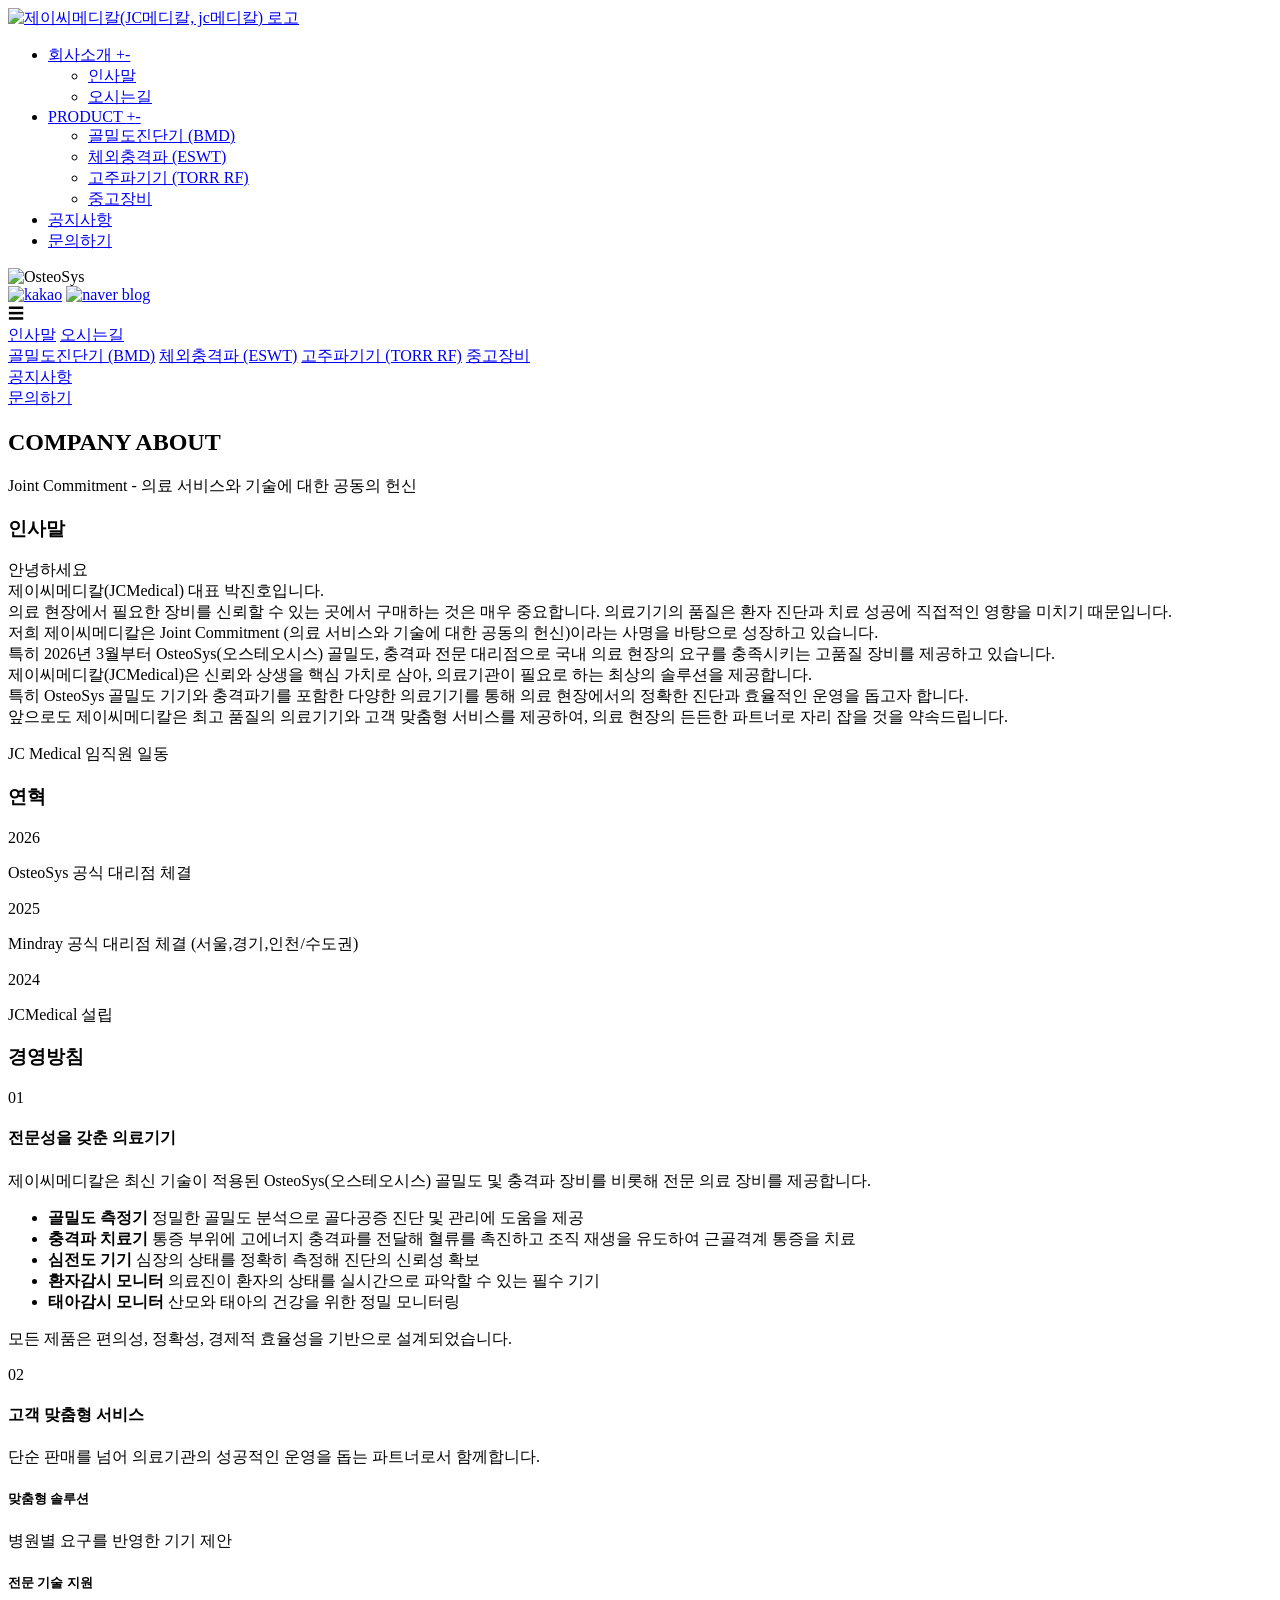
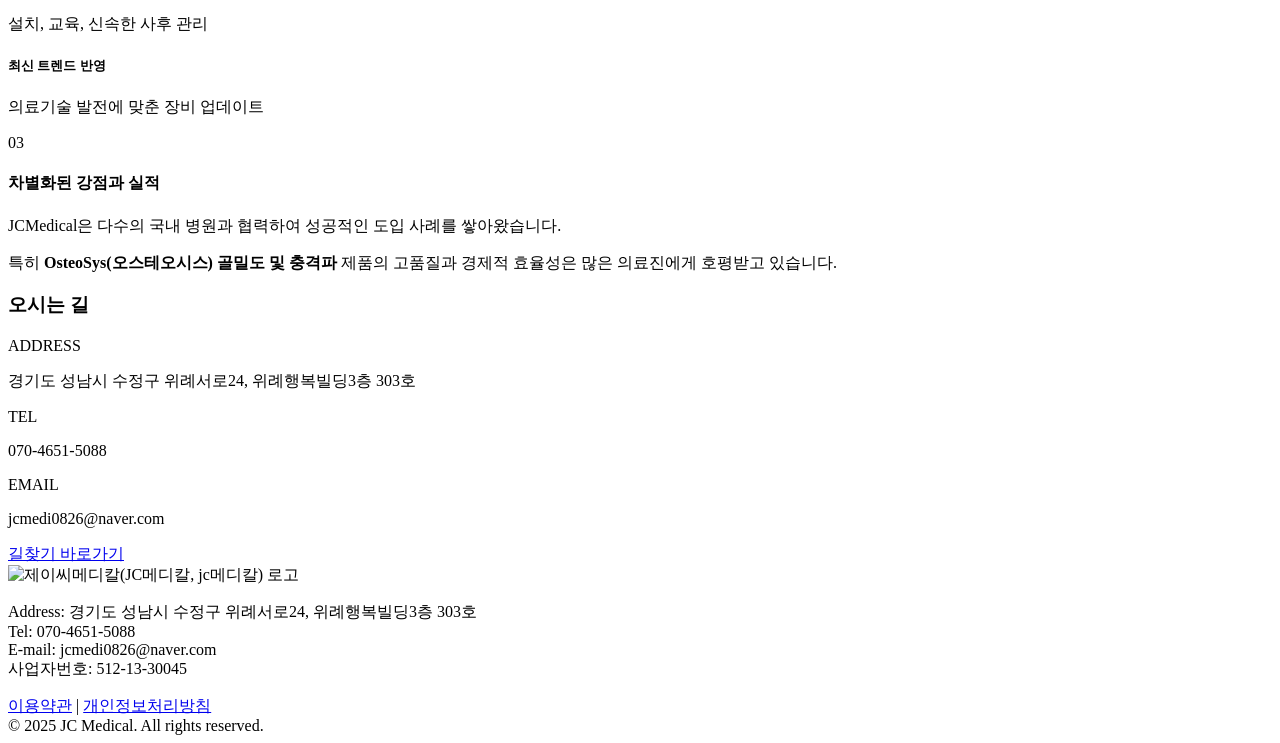
==== about.html @ 2f53f6f6 "Add files via upload" ====
<!DOCTYPE html>
<html lang="ko">
<head>
  <meta charset="UTF-8">
  <meta name="viewport" content="width=device-width, initial-scale=1.0">
  <title>제이씨메디칼(JCMedical)</title>
  <meta name="description" content="제이씨메디칼(JCMedical, JC메디칼) 오스테오시스 전문 대리점">
  <meta name="keywords" content="제이씨메디칼, JC메디칼, jcmedical, 오스테오시스, 골밀도, 충격파, 심전도, 환자감시모니터, 중고 초음파, 토르리프팅, jc메디칼">
  <meta name="robots" content="index, follow">
  <meta property="og:type" content="website">
  <meta property="og:title" content="제이씨메디칼(JCMedical)">
  <meta property="og:description" content="골밀도, 충격파, 심전도, 환자감시모니터, 중고 초음파, 토르리프팅">
  <meta property="og:url" content="https://jcmedi.com/">
  <meta property="og:image" content="https://jcmedi.com/img/logo.png">
  <script type="application/ld+json">
  {
    "@context": "https://schema.org",
    "@type": "MedicalBusiness",
    "name": "제이씨메디칼 (JCMedical, JC메디칼)",
    "description": "제이씨메디칼(JC메디칼) 오스테오시스 전문 대리점",
    "url": "https://jcmedi.com/",
    "telephone": "070-4651-5088",
    "address": {
      "@type": "PostalAddress",
	  "postalCode": "13647",
	  "addressRegion": "경기",
      "addressLocality": "성남시 수정구",
	  "streetAddress": "위례서로24, 위례행복빌딩3층 303호"
    },
    "keywords": "제이씨메디칼, JC메디칼, jcmedical, 오스테오시스, 골밀도, 충격파, 심전도, 환자감시모니터, 중고 초음파, 토르리프팅, jc메디칼"
  }
  </script>
  <meta name="author" content="JCMedical">
  <link rel="icon" href="/favicon.ico">
  <link rel="icon" sizes="32x32" href="/favicon-32.png">
  <link rel="icon" sizes="192x192" href="/favicon-192.png">
  <link rel="apple-touch-icon" href="/favicon-180.png">
  <link rel="stylesheet" href="css/style.css">
  <link rel="stylesheet" href="css/about.css">
  <script src="https://cdn.jsdelivr.net/npm/@supabase/supabase-js@2"></script>
  <script src="js/app.js" defer></script>
  <script type="text/javascript" src="//dapi.kakao.com/v2/maps/sdk.js?appkey=8cfbccd03d7ee80ea73496965b3babec"></script>
  <meta name="naver-site-verification" content="02772589406b6b3355207d270257fc00db805a91" />
  <link rel="canonical" href="https://jcmedi.com/about">
</head>
<body>
<header>
    <div class="header-inner">
        <a href="/" class="logo">
            <img src="img/logo_long.png" alt="제이씨메디칼(JC메디칼, jc메디칼) 로고">
        </a>
        
        <nav class="nav">
            <ul class="nav-menu">
                <li class="nav-item">
					<a href="#">회사소개 <span class="icon-plus">+</span><span class="icon-minus">-</span></a>
					<ul class="mobile-sub">
						<li><a href="about.html">인사말</a></li>
						<li><a href="about.html#location">오시는길</a></li>
					</ul>
				</li>
                <li class="nav-item">
					<a href="#">PRODUCT <span class="icon-plus">+</span><span class="icon-minus">-</span></a>
					<ul class="mobile-sub">
						<li><a href="products.html?cat=bmd">골밀도진단기 (BMD)</a></li>
						<li><a href="products.html?cat=eswt">체외충격파 (ESWT)</a></li>
						<!--<li><a href="products.html?cat=ultrasound">초음파진단기 (Ultrasound / SONO)</a></li>-->
						<li><a href="products.html?cat=freq">고주파기기 (TORR RF)</a></li>
						<li><a href="products.html?cat=used">중고장비</a></li>
					</ul>
				</li>
                <li class="nav-item">
					<a href="notice.html">공지사항</a>
				</li>
                <li class="nav-item">
					<a href="contact.html">문의하기</a>
				</li>
            </ul>
        </nav>
		
		<div class="partner-logo">
			<div class="vendor-logos">
				<img src="img/os_logo.png" alt="OsteoSys">
				<!--<img src="img/min_logo.png" alt="Mindray">-->
			</div>
			<a href="http://pf.kakao.com/_pdvjn/chat" target="_blank"><img src="img/kakao.png" alt="kakao"></a>
			<a href="https://blog.naver.com/jcmedical0826" target="_blank"><img src="img/blog.png" alt="naver blog"></a>
		</div>
        
        <div class="hamburger">☰</div>
    </div>

    <div class="mega-menu">
        <div class="mega-inner">
            <div class="mega-col">
                <a href="about.html">인사말</a>
				<a href="about.html#location">오시는길</a>
            </div>
        
            <div class="mega-col">
				<a href="products.html?cat=bmd">골밀도진단기 (BMD)</a>
				<a href="products.html?cat=eswt">체외충격파 (ESWT)</a>
				<!--<a href="products.html?cat=ultrasound">초음파진단기<br>(Ultrasound / SONO)</a>-->
				<a href="products.html?cat=freq">고주파기기 (TORR RF)</a>
                <a href="products.html?cat=used">중고장비</a>
            </div>
        
            <div class="mega-col">
                <a href="notice.html">공지사항</a>
            </div>
        
            <div class="mega-col">
                <a href="contact.html">문의하기</a>
            </div>
        </div>
    </div>
</header>

<section class="sub-visual">
    <div class="visual-text">
        <h2>COMPANY ABOUT</h2>
        <p>Joint Commitment - 의료 서비스와 기술에 대한 공동의 헌신</p>
    </div>
</section>

<div class="content-wrapper">
    <section id="greeting" class="about-section">
        <h3 class="content-title">인사말</h3>
        <div class="greeting-box">
            <div class="text">
                <p>안녕하세요<br>제이씨메디칼(JCMedical) 대표 박진호입니다.<br>
				의료 현장에서 필요한 장비를 신뢰할 수 있는 곳에서 구매하는 것은 매우 중요합니다. 의료기기의 품질은 환자 진단과 치료 성공에 직접적인 영향을 미치기 때문입니다.<br>
				저희 제이씨메디칼은 Joint Commitment (의료 서비스와 기술에 대한 공동의 헌신)이라는 사명을 바탕으로 성장하고 있습니다.<br>
				특히 2026년 3월부터 OsteoSys(오스테오시스) 골밀도, 충격파 전문 대리점으로 국내 의료 현장의 요구를 충족시키는 고품질 장비를 제공하고 있습니다.<br>
				제이씨메디칼(JCMedical)은 신뢰와 상생을 핵심 가치로 삼아, 의료기관이 필요로 하는 최상의 솔루션을 제공합니다.<br>
				특히 OsteoSys 골밀도 기기와 충격파기를 포함한 다양한 의료기기를 통해 의료 현장에서의 정확한 진단과 효율적인 운영을 돕고자 합니다.<br>
				앞으로도 제이씨메디칼은 최고 품질의 의료기기와 고객 맞춤형 서비스를 제공하여, 의료 현장의 든든한 파트너로 자리 잡을 것을 약속드립니다.<br>
				</p>
                <p class="signature">JC Medical 임직원 일동</p>
            </div>
        </div>
    </section>

    <section id="history" class="about-section">
        <h3 class="content-title">연혁</h3>
        <div class="history-list">
			<div class="history-item">
                <span class="year">2026</span>
				<div class="history-content">
					<p>OsteoSys 공식 대리점 체결</p>
				</div>
            </div>
            <div class="history-item">
				<span class="year">2025</span>
				<div class="history-content">
					<p>Mindray 공식 대리점 체결 (서울,경기,인천/수도권)</p>
				</div>
			</div>
			<div class="history-item">
				<span class="year">2024</span>
				<div class="history-content">
					<p>JCMedical 설립</p>
				</div>
			</div>
        </div>
    </section>

    <section id="policy" class="about-section">
		<div class="container">
			<h3 class="content-title">경영방침</h3>
			
			<div class="policy-grid">
				<div class="policy-card">
					<div class="card-header">
						<span class="card-num">01</span>
						<h4>전문성을 갖춘 의료기기</h4>
					</div>
					<div class="card-body">
						<p class="main-desc">제이씨메디칼은 최신 기술이 적용된 OsteoSys(오스테오시스) 골밀도 및 충격파 장비를 비롯해 전문 의료 장비를 제공합니다.</p>
						<ul class="product-list">
							<li><strong>골밀도 측정기</strong> <span>정밀한 골밀도 분석으로 골다공증 진단 및 관리에 도움을 제공</span></li>
							<li><strong>충격파 치료기</strong> <span>통증 부위에 고에너지 충격파를 전달해 혈류를 촉진하고 조직 재생을 유도하여 근골격계 통증을 치료</span></li>
							<!--<li><strong>초음파기</strong> <span>정밀한 영상을 제공하는 Mindray 초음파 영상 진단기</span></li>-->
							<li><strong>심전도 기기</strong> <span>심장의 상태를 정확히 측정해 진단의 신뢰성 확보</span></li>
							<li><strong>환자감시 모니터</strong> <span>의료진이 환자의 상태를 실시간으로 파악할 수 있는 필수 기기</span></li>
							<li><strong>태아감시 모니터</strong> <span>산모와 태아의 건강을 위한 정밀 모니터링</span></li>							
						</ul>
						<p class="sub-footer">모든 제품은 편의성, 정확성, 경제적 효율성을 기반으로 설계되었습니다.</p>
					</div>
				</div>
	
				<div class="policy-card">
					<div class="card-header">
						<span class="card-num">02</span>
						<h4>고객 맞춤형 서비스</h4>
					</div>
					<div class="card-body">
						<p class="main-desc">단순 판매를 넘어 의료기관의 성공적인 운영을 돕는 파트너로서 함께합니다.</p>
						<div class="service-flex">
							<div class="service-item">
								<h5>맞춤형 솔루션</h5>
								<p>병원별 요구를 반영한 기기 제안</p>
							</div>
							<div class="service-item">
								<h5>전문 기술 지원</h5>
								<p>설치, 교육, 신속한 사후 관리</p>
							</div>
							<div class="service-item">
								<h5>최신 트렌드 반영</h5>
								<p>의료기술 발전에 맞춘 장비 업데이트</p>
							</div>
						</div>
					</div>
				</div>
	
				<div class="policy-card highlight">
					<div class="card-header">
						<span class="card-num">03</span>
						<h4>차별화된 강점과 실적</h4>
					</div>
					<div class="card-body">
						<p class="main-desc">JCMedical은 다수의 국내 병원과 협력하여 성공적인 도입 사례를 쌓아왔습니다.</p>
						<div class="strength-box">
							<p>특히 <strong>OsteoSys(오스테오시스) 골밀도 및 충격파</strong> 제품의 고품질과 경제적 효율성은 많은 의료진에게 호평받고 있습니다.</p>
						</div>
					</div>
				</div>
			</div>
		</div>
	</section>
	
	<section id="location" class="about-section">
		<div class="container">
			<h3 class="content-title">오시는 길</h3>
			
			<div class="location-wrapper">
				<div id="map" class="map-area"></div>
	
				<div class="location-info">
					<div class="info-item">
						<span class="info-label">ADDRESS</span>
						<p>경기도 성남시 수정구 위례서로24, 위례행복빌딩3층 303호</p>
					</div>
					<div class="info-item">
						<span class="info-label">TEL</span>
						<p>070-4651-5088</p>
					</div>
					<div class="info-item">
						<span class="info-label">EMAIL</span>
						<p>jcmedi0826@naver.com</p>
					</div>
					<div class="info-btn-group">
						<a href="https://map.kakao.com/link/to/제이씨메디칼,37.46718,127.1371" target="_blank" class="btn-map-link">길찾기 바로가기</a>
					</div>
				</div>
			</div>
		</div>
	</section>

</div>

<footer class="site-footer">
  <div class="footer-inner">

    <div class="footer-logo-area">
      <img src="img/logo.png" alt="제이씨메디칼(JC메디칼, jc메디칼) 로고" class="footer-logo">
    </div>
	
	<div class="footer-text-area">
      <p class="footer-info">
        Address: 경기도 성남시 수정구 위례서로24, 위례행복빌딩3층 303호<br>
        Tel: 070-4651-5088<br>
        E-mail: jcmedi0826@naver.com<Br>
		사업자번호: 512-13-30045
      </p>
	  
	  <div class="footer-links">
      <a href="policy.html?tab=terms">이용약관</a>
      <span class="divider">|</span>
      <a href="policy.html?tab=privacy">개인정보처리방침</a>
    </div>
    </div>

  </div>

  <div class="footer-bottom">
    © 2025 JC Medical. All rights reserved.
  </div>
</footer>
<script>
window.onload = function() {
    var mapContainer = document.getElementById('map'), // 지도를 표시할 div 
        mapOption = { 
            center: new kakao.maps.LatLng(37.46718, 127.1371), // 지도의 중심좌표 (위도, 경도)
            level: 3 // 지도의 확대 레벨
        };

    var map = new kakao.maps.Map(mapContainer, mapOption); // 지도 생성

    // 마커가 표시될 위치입니다 
    var markerPosition  = new kakao.maps.LatLng(37.46718, 127.1371); 

    // 마커를 생성합니다
    var marker = new kakao.maps.Marker({
        position: markerPosition
    });

    // 마커가 지도 위에 표시되도록 설정합니다
    marker.setMap(map);

// 2. 반응형 대응 (Resize 이벤트 하나로 통합)
    window.addEventListener('resize', function() {
        // 지도의 크기가 변했을 때 내부 캔버스를 다시 그림
        map.relayout();
        // 마커가 있는 중심 좌표로 다시 이동
        map.setCenter(moveLatLon);
    });
};
</script>
</body>
</html>
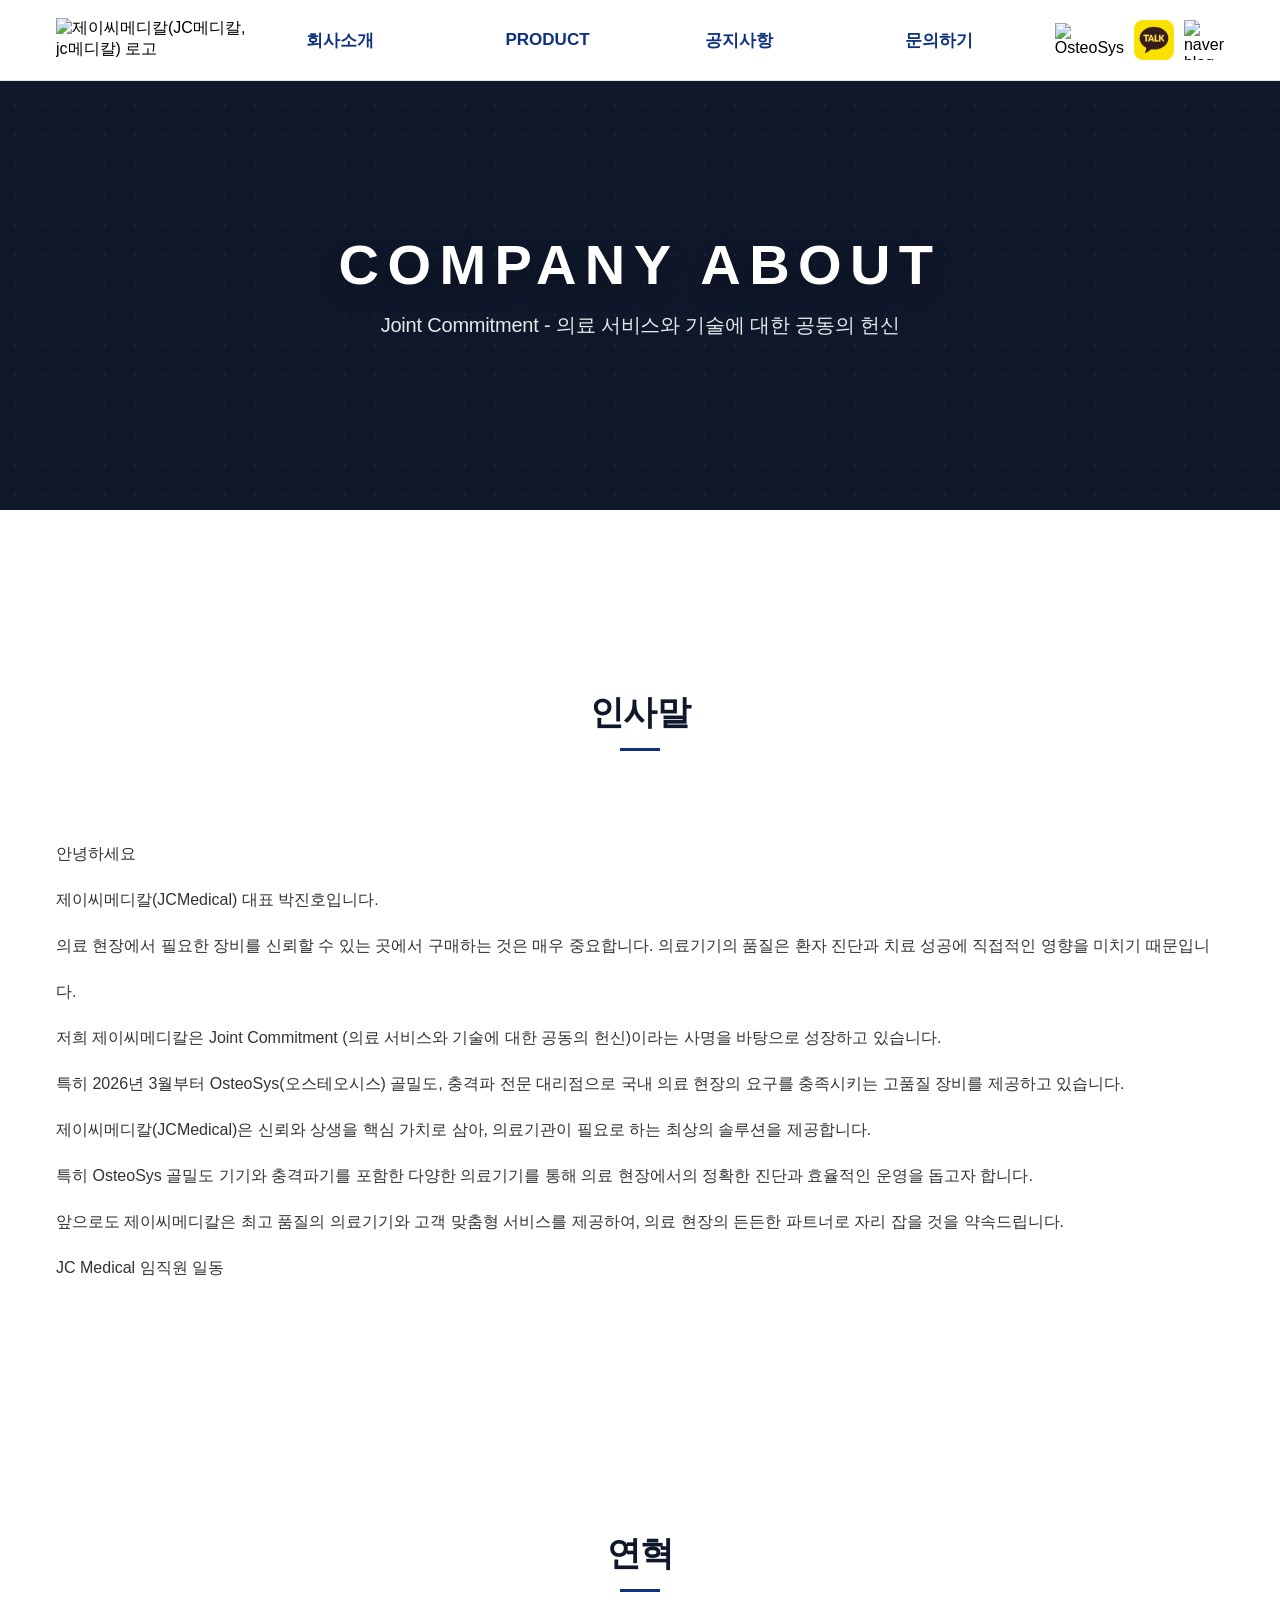
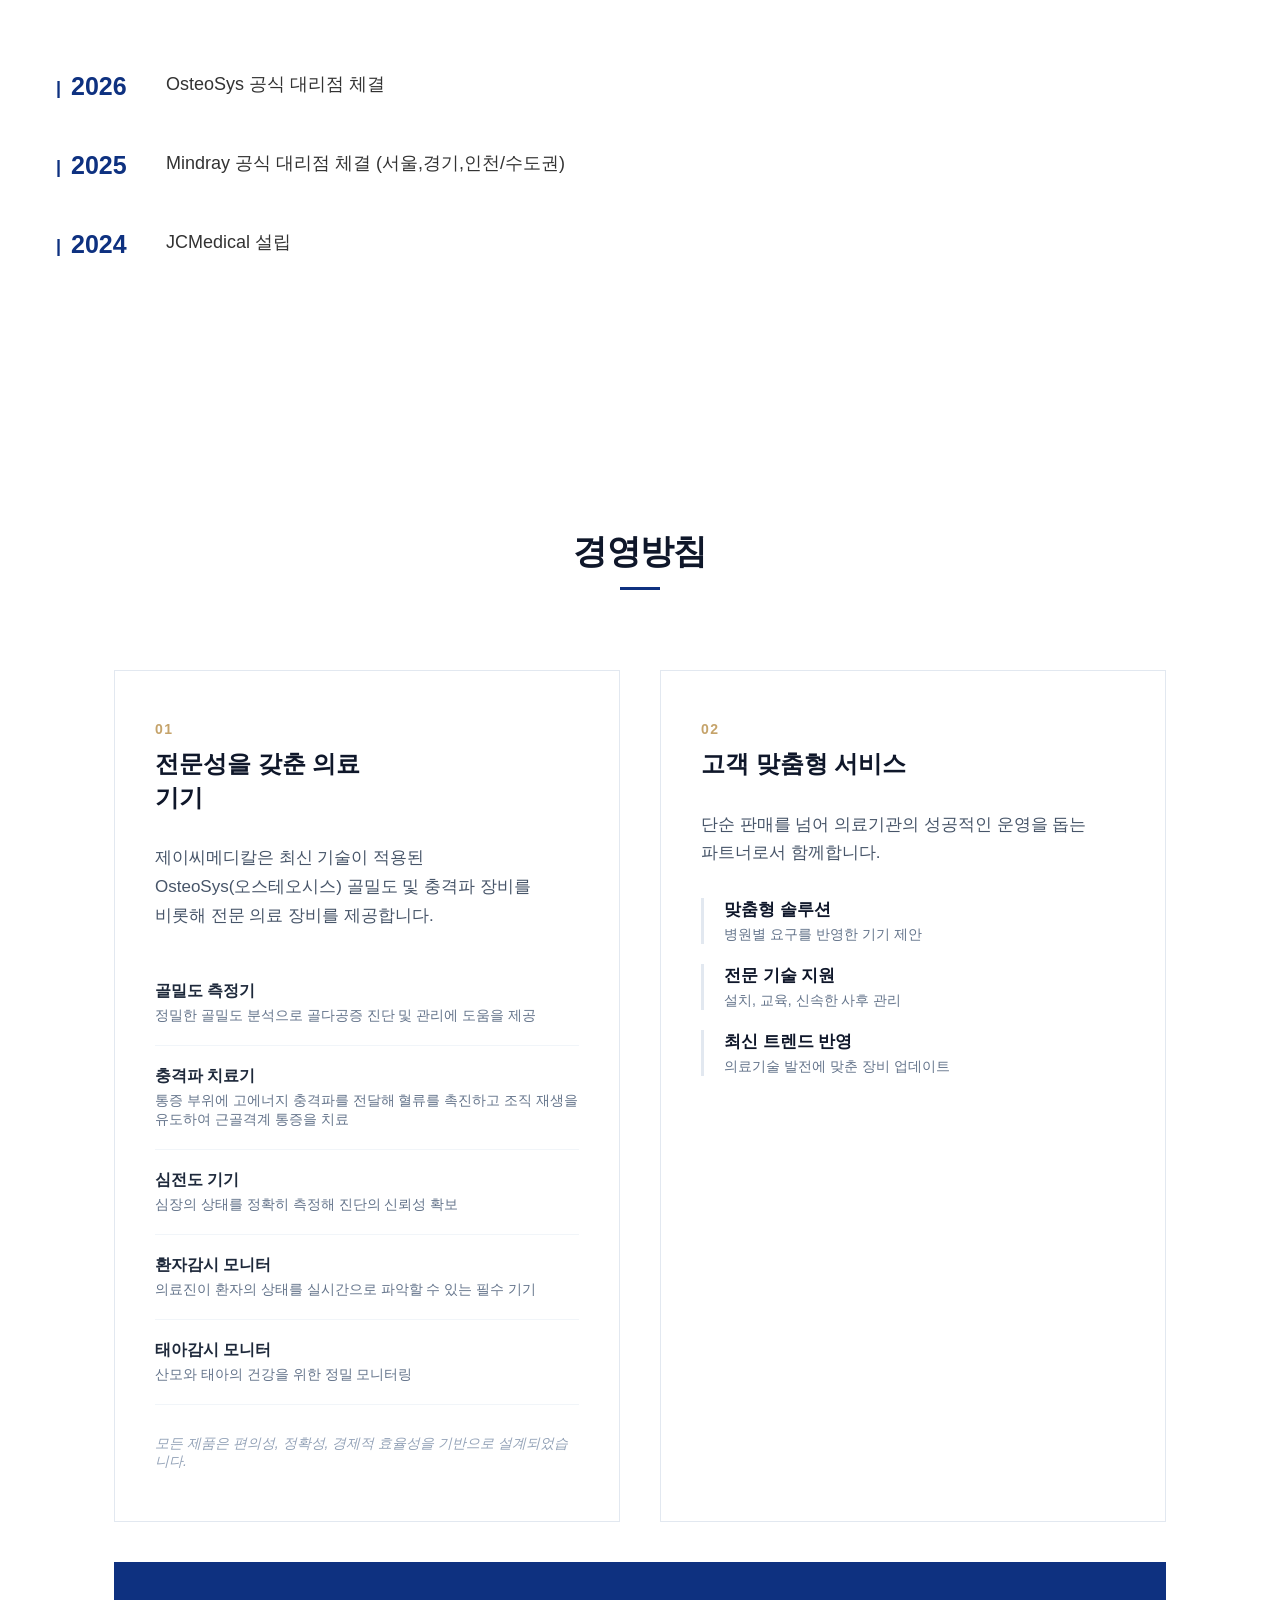
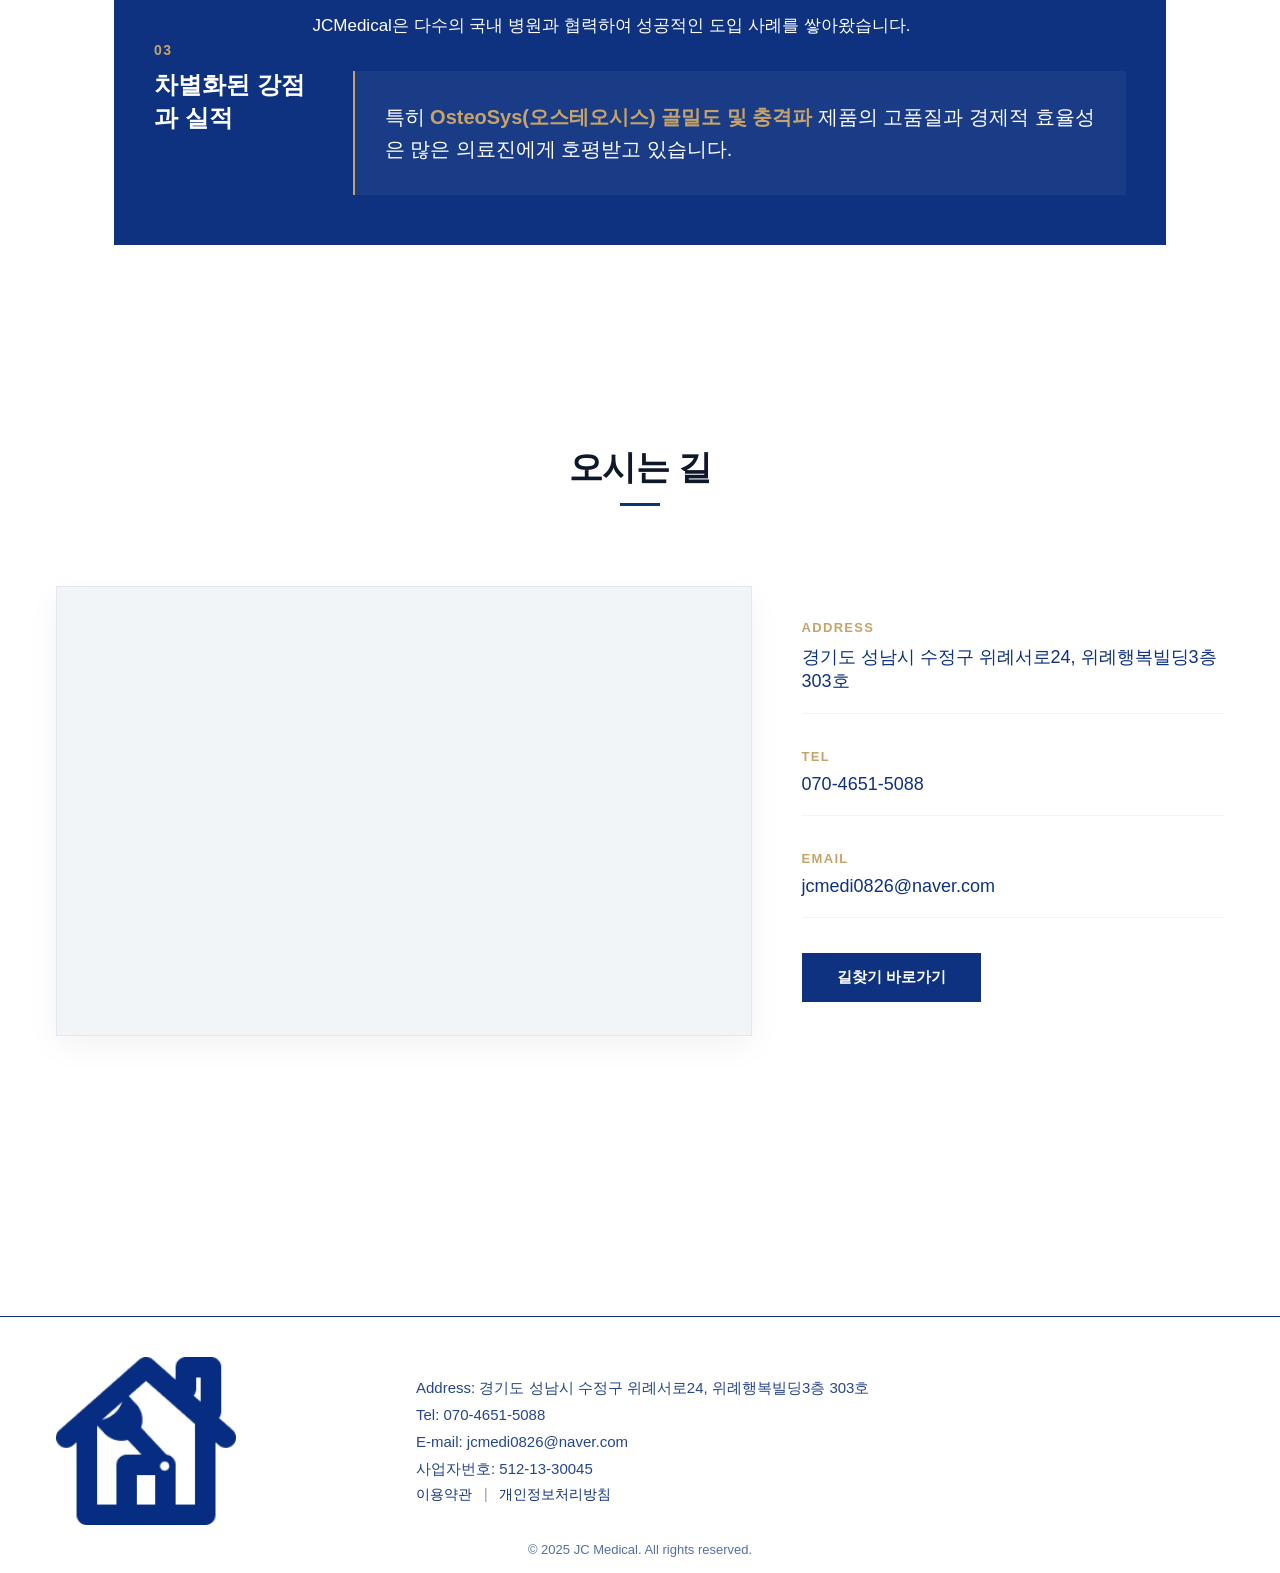
==== commit fa2ce717: "Add files via upload" ====
--- a/about.html
+++ b/about.html
@@ -40,7 +40,7 @@
   <script src="https://cdn.jsdelivr.net/npm/@supabase/supabase-js@2"></script>
   <script src="js/app.js" defer></script>
   <script type="text/javascript" src="//dapi.kakao.com/v2/maps/sdk.js?appkey=8cfbccd03d7ee80ea73496965b3babec"></script>
-  <meta name="naver-site-verification" content="02772589406b6b3355207d270257fc00db805a91" />
+  <meta name="naver-site-verification" content="" />
   <link rel="canonical" href="https://jcmedi.com/about">
 </head>
 <body>
--- a/css/style.css
+++ b/css/style.css
@@ -0,0 +1,1354 @@
+:root {
+    --point-color: #0E3180;
+    --main-bg: #F6F8F9;
+    --section-bg: #EEF2F5;
+    --text-color: #333;
+}
+
+* {
+  box-sizing: border-box;
+  margin: 0;
+  padding: 0;
+}
+
+ul { list-style: none; }
+a { text-decoration: none; color: inherit; }
+body { font-family: 'Pretendard', sans-serif; padding-top: 60px;}
+header {
+  position: fixed; top: 0;
+    left: 0;
+    width: 100%;
+  background: #fff;
+  border-bottom: 1px solid #e5e5e5;
+  z-index: 1000;
+}
+
+.header-inner, .mega-inner {
+  max-width: 1200px;
+  margin: 0 auto;
+  padding: 0 16px;
+  display: grid;
+  grid-template-columns: 200px 50px repeat(4, 1fr) 120px;
+  align-items: center;
+}
+
+/* LOGO */
+.logo {
+  grid-column: 1;
+  display: flex;
+  align-items: center;
+  height: 80px;
+}
+.logo img {
+  height: 45px;
+  display: block;
+}
+
+.partner-logo {
+  grid-column: 7;
+  display: flex;
+  justify-content: flex-end;
+  align-items: center;
+  gap: 10px;
+}
+
+.vendor-logos {
+    display: flex;
+    flex-direction: column;
+    justify-content: center;
+    align-items: center;
+    gap: 4px; 
+}
+
+.vendor-logos img:first-child {
+    height: 28px;
+    width: auto;
+}
+
+.vendor-logos img:last-child {
+    height: 35px;
+    width: auto;
+}
+
+.partner-logo a img {
+    height: 40px;
+    width: auto;
+    cursor: pointer;
+    display: block;
+}
+
+.nav {
+  grid-column: 3 / 7;
+  height: 100%;
+}
+
+.nav-menu {
+  display: grid;
+  grid-template-columns: repeat(4, 1fr);
+  height: 100%;
+}
+
+.nav-item {
+  display: flex;
+  align-items: center;
+  justify-content: flex-start;
+  font-size: 17px;
+  font-weight: 600;
+  color: #0E3180;
+  cursor: pointer;
+  height: 80px;
+}
+
+.mega-menu {
+  position: absolute;
+  top: 100%;
+  left: 0;
+  width: 100%;
+  background: #00425f;
+  overflow: hidden;
+  max-height: 0;
+  transition: max-height 0.3s ease-in-out;
+}
+
+/* 헤더 전체에 마우스 올리면 메가메뉴 내려옴 */
+header:hover .mega-menu {
+  max-height: 300px;
+  border-top: 1px solid rgba(255,255,255,0.1);
+}
+
+.mega-inner {
+  align-items: start;
+  padding: 30px 16px 20px;
+}
+
+.mega-col {
+  grid-column: span 1; 
+  display: flex;
+  flex-direction: column;
+  gap: 15px;
+}
+
+.mega-col:nth-child(1) { grid-column: 3; }
+.mega-col:nth-child(2) { grid-column: 4; }
+.mega-col:nth-child(3) { grid-column: 5; }
+.mega-col:nth-child(4) { grid-column: 6; }
+
+.mega-col a {
+  color: #dce5e3;
+  font-size: 16px;
+  transition: 0.2s;
+  line-height: 25px;
+}
+
+.mega-col a:hover {
+  color: #fff;
+  text-decoration: underline;
+}
+
+.hamburger {
+  display: none;
+  grid-column: 6;
+  justify-self: end;
+  font-size: 26px;
+  cursor: pointer;
+}
+
+.icon-plus, .icon-minus, .mobile-sub {
+  display: none;
+}
+
+.mobile-sub {
+  display: none;
+  list-style: none;
+  padding-left: 20px;
+  background: #f8f9fa;
+  width: 100%;
+}
+
+.mobile-sub li a {
+  font-size: 15px;
+  color: #666;
+  padding: 10px 0;
+  display: block;
+}
+
+.hero { width: 100%; height: 100vh; overflow: hidden; position: relative;}
+.hero::after {
+  content: "";
+  position: absolute;
+  inset: 0;
+  background: rgba(0, 0, 0, 0.6); /* 이미지 위에 30% 어두운 막 생성 */
+  z-index: 1;
+}
+.hero-inner { position: absolute; z-index: 2; height: 100%; width: 100%; max-width: 1200px; left: 0;
+  right: 0; margin: 0 auto; padding: 0 16px; display: flex; align-items: center; justify-content: center; text-align: center; pointer-events: none}
+.hero-text { max-width: 620px; pointer-events: auto;}
+.hero-title {  font-size: 5.2rem;
+  line-height: 1.2;
+  margin-bottom: 1.2rem;
+
+  background: linear-gradient(
+    90deg,
+    #3f5f66 0%,
+	#6fa6a1 40%,
+    #d1ffe9 100%
+  );
+
+  -webkit-background-clip: text;
+  background-clip: text;
+  color: transparent;
+
+}
+.hero h1 { font-size: 2.2rem; margin-bottom: 1.2rem; line-height: 1.2; text-shadow: none; color: #fff; }
+.hero p { font-size: 1.3rem; margin-bottom: 2.5rem; color: rgba(255,255,255,0.9); }
+.point  {color:#d1ffe9; font-size: 3.2rem;}
+.fx-underline{position:relative; color:#fff; text-shadow:4px 7px 7px #333;}
+.fx-underline::after{content:""; position:absolute; left:0; right:0; bottom:-3px; z-index: -2; height:10px; background:linear-gradient(90deg,#b2f1d6,#0E3180); transform:scaleX(0); transform-origin: left; animation:underline 1.2s .5s ease-out forwards}
+@keyframes underline{to{transform:scaleX(1)}}
+
+.hero::after {
+    background: linear-gradient(135deg, rgba(44, 67, 73, 0.85) 0%, rgba(0, 0, 0, 0.7) 100%);
+}
+
+.hero-title {
+    background: none;
+    -webkit-background-clip: border-box;
+    background-clip: border-box;
+    color: #ffffff;
+    font-weight: 800;
+    letter-spacing: -1px;
+    text-shadow: 0 4px 8px rgba(0, 0, 0, 0.6);
+    font-size: 5.2rem;
+    line-height: 1.1;
+    margin-bottom: 1.5rem;
+    display: block;
+}
+
+.hero h1 {
+    color: #f0f0f0;
+    text-shadow: 0 2px 4px rgba(0, 0, 0, 0.5);
+    font-weight: 400;
+    line-height: 1.4;
+}
+
+.point {
+    color: #00425f; /*#00e5ff; */
+    font-weight: 700;
+    font-size: 3.4rem;
+    text-shadow: 0 0 10px #b3e8ff; /*rgba(0, 229, 255, 0.5);*/
+}
+
+.fx-underline {
+    text-shadow: none;
+    font-weight: 500;
+    display: inline-block;
+    margin-bottom: 0.5rem;
+}
+
+.fx-underline::after {
+    height: 3px; 
+    bottom: -1px;
+    /*background: linear-gradient(90deg, #00e5ff, rgba(44, 67, 73, 0));*/
+	background: linear-gradient(90deg, #b3e8ff, rgba(44, 67, 73, 0));
+
+}
+
+@media (max-width: 1024px) {
+    .hero-title {
+        font-size: 4.2rem;
+    }
+    .point {
+        font-size: 2.8rem;
+    }
+    .hero h1 {
+        font-size: 1.8rem;
+    }
+}
+
+@media (max-width: 768px) {
+    .hero-title {
+        font-size: 3rem;
+        margin-bottom: 1rem;
+    }
+    .point {
+        font-size: 2.2rem;
+    }
+    .hero h1 {
+        font-size: 1.4rem;
+        line-height: 1.3;
+    }
+    .fx-underline::after {
+        height: 2px;
+    }
+	
+	.nav-item {
+    flex-direction: column; /* 메뉴와 서브메뉴를 세로로 정렬 */
+    align-items: flex-start;
+    height: auto; /* 높이 고정 해제 */
+    padding: 15px 20px;
+  }
+
+  /* 클릭 시 서브메뉴 보이기 */
+  .nav-item.open .mobile-sub {
+    display: block;
+  }
+}
+
+.heroSwiper {
+  position: absolute; inset: 0; z-index: 1;
+}
+
+.heroSwiper .swiper-slide {
+  width: 100%;
+  height: 100%;
+}
+
+.heroSwiper .swiper-slide img {
+  width: 100%;
+  height: 100%;
+  object-fit: cover;
+}
+
+.section-title {
+  max-width: 1200px;
+  margin: 0 auto 32px;
+  padding: 0 16px;
+  font-size: 28px;
+  font-weight: 600;
+}
+
+.notice {
+  padding: 80px 0;	
+}
+
+/* 섹션 공통 레이아웃 */
+.notice-map-section {
+    padding: 80px 0;
+    background-color: #f9f9f9;
+}
+
+.section-title {
+    text-align: center;
+    font-size: 2.5rem;
+    color: #0E3180;
+    margin-bottom: 50px;
+    font-weight: 800;
+}
+
+.grid-layout {
+    display: flex;
+    gap: 30px;
+    align-items: stretch; /* 두 영역의 높이를 동일하게 */
+}
+
+/* 왼쪽 문의하기 영역 디자인 */
+.notice-area {
+    flex: 1;
+    background: #fff;
+    padding: 30px;
+    border-top: 4px solid #0E3180; /* 상단 포인트 컬러 라인 */
+    box-shadow: 0 10px 30px rgba(0,0,0,0.05);
+    display: flex;
+    flex-direction: column;
+}
+
+.area-header {
+    display: flex;
+    justify-content: space-between;
+    align-items: center;
+    margin-bottom: 25px;
+    border-bottom: 1px solid #eee;
+    padding-bottom: 15px;
+}
+
+.area-header h3 {
+    font-size: 1.4rem;
+    color: #0E3180;
+    letter-spacing: 1px;
+}
+
+.plus-btn {
+    text-decoration: none;
+    color: #999;
+    font-size: 1.5rem;
+    transition: color 0.3s;
+}
+
+.plus-btn:hover { color: #0E3180; }
+
+/* 컨셉 2: 파트너십 상세 내용 */
+.btn-group {
+    display: flex;
+    gap: 10px;
+}
+
+.partnership-content {
+    display: flex;
+    flex-direction: column;
+    height: 100%;
+}
+
+.partnership-content .slogan {
+    font-size: 1.35rem;
+    line-height: 1.6;
+    color: #555;
+    margin-bottom: 42px;
+}
+
+.partnership-content .slogan strong {
+    color: #0E3180;
+}
+
+.contact-features {
+    list-style: none;
+    padding: 0;
+    margin-bottom: 30px;
+}
+
+.contact-features li {
+    margin-bottom: 24px;
+    font-size: 1.10rem;
+    color: #666;
+    display: flex;
+    align-items: center;
+}
+
+.contact-features li span {
+    color: #0E3180;
+    margin-right: 10px;
+    font-weight: bold;
+}
+
+/* 하단 버튼 및 연락처 */
+.contact-bottom {
+    margin-top: auto; /* 하단 밀착 */
+}
+
+.btn-partner {
+    flex: 1; /* 두 버튼의 너비를 동일하게 */
+    display: flex;
+    align-items: center;
+    justify-content: center;
+    height: 55px; /* 높이 고정 */
+    text-align: center;
+    text-decoration: none;
+    font-weight: 600;
+    border-radius: 4px;
+    font-size: 0.95rem;
+    transition: background 0.3s, opacity 0.3s;
+}
+
+.btn-email {
+    background-color: #0E3180;
+    color: #fff;
+}
+
+.btn-email:hover {
+    background-color: #1e2e32;
+}
+
+/* 카카오 버튼 (브랜드 컬러) */
+.btn-kakao {
+    background-color: #FEE500;
+    color: #3C1E1E; /* 카카오 특유의 진한 갈색 글자 */
+}
+
+.btn-kakao:hover {
+    background-color: #fada0a;
+}
+
+.btn-partner:hover {
+    background-color: #1e2e32;
+}
+
+.direct-tel {
+    text-align: center;
+    margin-top: 15px;
+    font-size: 0.9rem;
+    color: #888;
+}
+
+/* --- 오른쪽 지도 영역 유지 (기본 스타일만) --- */
+.map-area {
+    flex: 1;
+    background: #fff;
+    padding: 30px;
+    box-shadow: 0 10px 30px rgba(0,0,0,0.05);
+	border-top: 4px solid #0E3180;
+}
+
+.map-box {
+    width: 100%;
+    height: 300px; /* 높이 고정 */
+    background-color: #eee;
+}
+
+/* 커스텀 오버레이 기본 스타일 */
+.custom-marker {
+    position: relative;
+    width: 40px;
+    height: 40px;
+}
+
+/* 마커 본체 (고급스러운 원형 핀) */
+.marker-body {
+    width: 32px;
+    height: 32px;
+    background: #ffffff; /* 화이트 배경 */
+    border: 3px solid #2c3e50; /* 포인트 컬러 (네이비) */
+    border-radius: 50% 50% 50% 0; /* 물방울 모양 */
+    transform: rotate(-45deg);
+    box-shadow: 0 4px 10px rgba(0,0,0,0.2);
+    display: flex;
+    align-items: center;
+    justify-content: center;
+    z-index: 2;
+    transition: all 0.3s ease;
+}
+
+/* 마커 내부 아이콘/점 */
+.marker-body::after {
+    content: '';
+    width: 10px;
+    height: 10px;
+    background: #2c3e50;
+    border-radius: 50%;
+    transform: rotate(45deg); /* 뒤집힌 회전 복구 */
+}
+
+/* 하단 그림자 및 애니메이션 (퍼지는 효과) */
+.marker-pulse {
+    position: absolute;
+    top: 50%;
+    left: 50%;
+    transform: translate(-50%, -50%);
+    width: 20px;
+    height: 20px;
+    background: rgba(44, 62, 80, 0.4);
+    border-radius: 50%;
+    z-index: 1;
+    animation: pulse 2s infinite;
+}
+
+/* 마커와 레이블을 감싸는 컨테이너 */
+.premium-marker-wrapper {
+    display: flex;
+    flex-direction: column;
+    align-items: center;
+    position: relative;
+}
+
+/* 1. 회사명 레이블 디자인 */
+.marker-label {
+    background: #ffffff;
+    color: #2c3e50;
+    font-size: 13px;
+    font-weight: 700;
+    padding: 6px 15px;
+    border-radius: 20px;
+    border: 1px solid #d1d8e0;
+    box-shadow: 0 4px 12px rgba(0,0,0,0.1);
+    margin-bottom: 8px; /* 마커와의 간격 */
+    white-space: nowrap;
+    position: relative;
+    z-index: 10;
+}
+
+/* 레이블 하단 화살표 효과 */
+.marker-label::after {
+    content: '';
+    position: absolute;
+    bottom: -6px;
+    left: 50%;
+    transform: translateX(-50%);
+    border-left: 6px solid transparent;
+    border-right: 6px solid transparent;
+    border-top: 6px solid #ffffff;
+}
+
+/* 2. 마커 디자인 */
+.custom-marker {
+    position: relative;
+    width: 30px;
+    height: 30px;
+}
+
+.marker-body {
+    width: 24px;
+    height: 24px;
+    background: #2c3e50; /* 포인트 컬러 */
+    border: 3px solid #ffffff;
+    border-radius: 50% 50% 50% 0;
+    transform: rotate(-45deg);
+    box-shadow: 0 4px 10px rgba(0,0,0,0.2);
+    z-index: 2;
+    position: relative;
+}
+
+/* 3. 애니메이션 (맥박 효과) */
+.marker-pulse {
+    position: absolute;
+    top: 50%;
+    left: 50%;
+    transform: translate(-50%, -50%);
+    width: 15px;
+    height: 15px;
+    background: rgba(44, 62, 80, 0.4);
+    border-radius: 50%;
+    z-index: 1;
+    animation: pulse-animation 2s infinite;
+}
+
+@keyframes pulse-animation {
+    0% { transform: translate(-50%, -50%) scale(1); opacity: 0.8; }
+    100% { transform: translate(-50%, -50%) scale(4); opacity: 0; }
+}
+
+@keyframes pulse {
+    0% { transform: translate(-50%, -50%) scale(1); opacity: 0.8; }
+    100% { transform: translate(-50%, -50%) scale(3.5); opacity: 0; }
+}
+
+/* --- 반응형 웹 디자인 --- */
+@media (max-width: 1024px) {
+    .grid-layout {
+        gap: 20px;
+    }
+}
+
+@media (max-width: 768px) {
+    .grid-layout {
+        flex-direction: column; /* 모바일에서 세로로 쌓임 */
+    }
+    
+    .section-title {
+        font-size: 2rem;
+    }
+
+    .notice-area, .map-area {
+        width: 100%;
+    }
+}
+
+@media (max-width: 480px) {
+    .btn-group {
+        flex-direction: column;
+    }
+	.btn-partner {padding: 13px 0px;}
+}
+
+/* 섹션 레이아웃 */
+.notice-map-section {
+    padding: 80px 0;
+    background-color: var(--bg-main);
+}
+
+.notice.container {
+    max-width: 1200px;
+    margin: 0 auto;
+    padding: 0 16px;
+}
+
+.grid-layout {
+    display: grid;
+    grid-template-columns: 1fr 1fr; /* 1:1 비율 */
+    gap: 50px;
+}
+
+/* 공통 헤더 스타일 (이미지 참고) */
+.area-header {
+    display: flex;
+    justify-content: space-between;
+    align-items: center;
+    padding-bottom: 15px;
+    border-bottom: 1px solid #ccc;
+    margin-bottom: 25px;
+}
+
+.area-header h3 {
+    font-size: 22px;
+    font-weight: 600;
+    color: #333;
+}
+
+/* 지도 스타일 */
+.map-box {
+    width: 100%;
+    height: 400px;
+    border-radius: 8px;
+    background-color: #eee;
+}
+
+/* 서브 비주얼 */
+/* --- 서브 비주얼 프리미엄 디자인 --- */
+.sub-visual {
+    width: 100%;
+    height: 450px;
+    position: relative;
+    overflow: hidden;
+    background: #0f172a;
+    display: flex;
+    align-items: center;
+    justify-content: center;
+}
+
+.sub-visual::before {
+    content: '';
+    position: absolute;
+    position: absolute;
+    top: 0; left: 0; right: 0; bottom: 0;
+    background: 
+        linear-gradient(to right, rgba(15, 23, 42, 0.9) 20%, rgba(15, 23, 42, 0.2) 50%, rgba(15, 23, 42, 0.9) 80%),
+        linear-gradient(to bottom, rgba(15, 23, 42, 0.5), transparent, rgba(15, 23, 42, 0.8)),
+        url('img/sub_bg.jpg') no-repeat center/cover;
+    z-index: 1;
+}
+
+/* 테크니컬한 그리드 패턴 추가 (의료/정밀 기기 느낌) */
+.sub-visual::after {
+    content: '';
+    position: absolute;
+    top: 0; left: 0; right: 0; bottom: 0;
+    background-image: radial-gradient(rgba(255, 255, 255, 0.1) 1px, transparent 1px);
+    background-size: 30px 30px; /* 미세한 점 패턴 */
+    z-index: 2;
+    opacity: 0.5;
+}
+
+/* 텍스트 컨테이너 */
+.visual-text {
+    position: relative;
+    z-index: 3;
+    text-align: center;
+    padding: 0 20px;
+}
+
+.visual-text h2 {
+    font-size: 56px; /* 더 크고 웅장하게 */
+    font-weight: 800;
+    letter-spacing: 0.15em; /* 자간을 넓혀 고급스럽게 */
+    margin-bottom: 15px;
+    color: #fff;
+    text-shadow: 0 10px 20px rgba(0,0,0,0.3);
+    text-transform: uppercase;
+}
+
+.visual-text p {
+    font-size: 20px;
+    font-weight: 300;
+    color: rgba(255, 255, 255, 0.9);
+    letter-spacing: -0.01em;
+    word-break: keep-all;
+    position: relative;
+    display: inline-block;
+}
+
+/* 컨텐츠 공통 */
+.content-wrapper { max-width: 1200px; margin: 0 auto; padding: 60px 16px; }
+.about-section { padding: 120px 0; }
+
+.content-title { 
+    font-size: 34px; 
+    color: #0f172a;
+    text-align: center; 
+    margin-bottom: 80px; 
+    position: relative;
+    padding-bottom: 15px;
+	letter-spacing: -0.02em;
+}
+.content-title::after {
+    content: ''; width: 40px; height: 3px; background: #0E3180; /*#2563eb;*/ display: block;
+    position: absolute; bottom: 0; left: 50%; transform: translateX(-50%); margin: 20px auto 0;
+}
+/*인사말*/
+.greeting-box {line-height: 46px; color:#333;}
+
+/* 연혁 스타일 */
+.history-item {
+    display: flex;
+    gap: 30px;
+    margin-bottom: 50px; /* 항목 간 간격 넓힘 */
+    align-items: flex-start; /* 연도가 내용 첫 줄에 맞춰지도록 함 */
+}
+
+/* 연도 스타일 (파란색 아이콘 효과 포함) */
+.history-item .year {
+	font-size:25px;
+    font-weight: 800;
+    color: #0E3180; 
+    min-width: 80px;
+    flex-shrink: 0; /* 연도 영역이 좁아지지 않게 고정 */
+}
+
+/* 연도 앞의 꽃모양/별모양 아이콘 */
+.history-item .year::before {
+    content: "|";
+    font-size: 18px;
+    margin-right: 10px;
+    vertical-align: middle;
+}
+
+/* 내용 텍스트 스타일 */
+.history-item p {
+    margin: 0;
+    font-size: 18px;
+    line-height: 1.6;
+    color: #333;
+    font-weight: 500;
+}
+
+.history-content {
+    display: flex;
+    flex-direction: column; /* 내용들을 위아래(세로)로 배치 */
+    gap: 10px; /* 내용 줄 사이의 간격 */
+}
+
+.history-content p {
+    margin: 0; /* 기본 마진 제거 */
+    font-size: 18px;
+    line-height: 1.4;
+}
+
+/* 반응형 대응: 화면이 작아지면 왼쪽 여백 조절 */
+@media (max-width: 768px) {
+    .history-list { padding-left: 0; }
+    .history-list::before { position: static; display: block; margin-bottom: 30px; }
+    .history-item { gap: 20px; }
+}
+
+@media (max-width: 768px) {
+    .sub-visual {
+        height: 350px; /* 모바일에서는 높이 축소 */
+    }
+
+    .visual-text h2 {
+        font-size: 32px;
+        letter-spacing: 0.1em;
+    }
+
+    .visual-text p {
+        font-size: 16px;
+        line-height: 1.5;
+        padding: 0 10px;
+    }
+    
+    .visual-text::before {
+        margin-bottom: 15px;
+    }
+}
+
+/* 경영방침 그리드 */
+/* --- 프리미엄 경영방침 섹션 스타일 --- */
+
+/* 1. 섹션 전체 배경 및 레이아웃 */
+#policy {
+    padding: 100px 0;
+    background-color: #ffffff; /* 순백색 배경으로 깨끗한 이미지 강조 */
+    color: #1e293b;
+    font-family: 'Pretendard', -apple-system, sans-serif;
+}
+
+#policy .container {
+    max-width: 1100px;
+    margin: 0 auto;
+    padding: 0 24px;
+}
+
+/* 3. 그리드 레이아웃 */
+.policy-grid {
+    display: grid;
+    grid-template-columns: repeat(2, 1fr);
+    gap: 40px;
+}
+
+/* 4. 카드 디자인: 무게감 있는 섀도우와 미세한 보더 */
+.policy-card {
+    background: #ffffff;
+    border: 1px solid #e2e8f0;
+    border-radius: 0; /* 곡선을 줄여 직선의 신뢰감 강조 */
+    padding: 50px 40px;
+    transition: all 0.4s cubic-bezier(0.165, 0.84, 0.44, 1);
+    position: relative;
+    overflow: hidden;
+}
+
+.policy-card::before {
+    content: '';
+    position: absolute;
+    top: 0;
+    left: 0;
+    width: 100%;
+    height: 4px;
+    background: transparent;
+    transition: background 0.3s;
+}
+
+.policy-card:hover {
+    transform: translateY(-10px);
+    box-shadow: 0 30px 60px rgba(15, 23, 42, 0.1);
+    border-color: #cbd5e1;
+}
+
+.policy-card:hover::before {
+    background: #C5A36A; /* 호버 시 상단 포인트 라인 */
+}
+
+/* 5. 카드 헤더 & 숫자 */
+.card-header {
+    margin-bottom: 30px; width: 226px;
+}
+
+.card-num {
+    display: block;
+    font-size: 14px;
+    font-weight: 700;
+    color: #C5A36A;
+    margin-bottom: 10px;
+    letter-spacing: 0.1em;
+}
+
+.card-header h4 {
+    font-size: 24px;
+    font-weight: 700;
+    color: #0f172a;
+    line-height: 1.4;
+    margin: 0;
+}
+
+/* 6. 본문 텍스트 */
+.main-desc {
+    font-size: 17px;
+    line-height: 1.7;
+    color: #475569; /* 부드러운 다크 그레이 */
+    margin-bottom: 30px;
+    word-break: keep-all;
+}
+
+/* 7. 리스트 & 상세 항목 스타일 */
+.product-list {
+    list-style: none;
+    padding: 0;
+    margin-bottom: 30px;
+}
+
+.product-list li {
+    padding: 20px 0;
+    border-bottom: 1px solid #f1f5f9;
+}
+
+.product-list li strong {
+    display: block;
+    font-size: 16px;
+    color: #1e293b;
+    margin-bottom: 4px;
+}
+
+.product-list li span {
+    font-size: 14px;
+    color: #64748b;
+}
+
+.sub-footer {
+    font-size: 14px;
+    color: #94a3b8;
+    font-style: italic;
+}
+
+/* 8. 서비스 섹션 아이템 (박스 형태) */
+.service-flex {
+    display: flex;
+    flex-direction: column;
+    gap: 20px;
+}
+
+.service-item {
+    border-left: 3px solid #e2e8f0;
+    padding-left: 20px;
+    transition: border-color 0.3s;
+}
+
+.service-item:hover {
+    border-color: #C5A36A;
+}
+
+.service-item h5 {
+    font-size: 17px;
+    color: #0f172a;
+    margin-bottom: 5px;
+}
+
+.service-item p {
+    font-size: 14px;
+    color: #64748b;
+    margin: 0;
+}
+
+/* 9. 하이라이트 카드 (실적) - 무게감 있는 반전 디자인 */
+.policy-card.highlight {
+    grid-column: span 2;
+    background: #0E3180; /*#0f172a; /* 아주 깊은 네이비 */
+    border: none;
+    color: #ffffff;
+    display: flex;
+    align-items: center;
+    justify-content: space-between;
+}
+
+.policy-card.highlight .card-header h4,
+.policy-card.highlight .main-desc {
+    color: #ffffff;
+}
+
+.policy-card.highlight .card-num {
+    color: #C5A36A;
+}
+
+.strength-box {
+    flex: 1;
+    background: rgba(255, 255, 255, 0.05);
+    padding: 30px;
+    border-left: 2px solid #C5A36A;
+    margin-left: 40px;
+}
+
+.strength-box p {
+    margin: 0;
+    font-size: 20px;
+    font-weight: 500;
+    line-height: 1.6;
+}
+
+.strength-box strong {
+    color: #C5A36A;
+}
+
+/* 10. 반응형 웹 (Responsive) */
+@media (max-width: 1024px) {
+    .policy-grid {
+        grid-template-columns: 1fr;
+    }
+    .policy-card.highlight {
+        grid-column: span 1;
+        flex-direction: column;
+        align-items: flex-start;
+    }
+    .strength-box {
+        margin-left: 0;
+        margin-top: 30px;
+        width: 100%;
+    }
+}
+
+@media (max-width: 768px) {
+    #policy { padding: 60px 0; }
+	#policy .container {padding: 0px 7px;}
+    .content-title { font-size: 32px; margin-bottom: 40px; }
+    .policy-card { padding: 35px 17px; }
+	.main-desc {margin-left:0;}
+    .strength-box p { font-size: 17px; }
+	.about-section {padding: 30px 0;}
+}
+
+/* 모바일 반응형 */
+@media (max-width: 850px) {
+    .grid-layout {
+        grid-template-columns: 1fr;
+    }
+    .map-box {
+        height: 300px;
+    }
+}
+
+/* 제품 카드 호버 효과 */
+.product-card {
+    transition: transform 0.3s ease, box-shadow 0.3s ease;
+    overflow: hidden;
+}
+.product-card:hover {
+    transform: translateY(-10px);
+    box-shadow: 0 15px 30px rgba(0,0,0,0.1);
+}
+
+/* 에디터 내용 정렬을 위한 스타일 */
+.ql-editor img {
+    max-width: 100%;
+    height: auto;
+    display: block;
+    margin: 20px auto;
+}
+
+/* 제품 상세 이미지 */
+#p-img {
+    box-shadow: 0 4px 15px rgba(0,0,0,0.05);
+}
+
+.site-footer {
+  color: #0E3180;
+  background: #ffffff;
+  margin-top: 120px;
+  border-top: #0E3180 solid 1px;
+}
+
+/* 1200px */
+.footer-inner {
+  max-width: 1200px;
+  margin: 0 auto;
+  padding: 40px 16px 0px 16px;
+
+  display: grid;
+  grid-template-columns: 320px 1fr;
+  gap: 40px;
+  align-items: center;
+}
+
+/* LEFT */
+.footer-logo-area {
+  display: flex;
+  align-items: center;
+}
+
+.footer-logo {
+  width: 180px;    /* 🔥 로고 크게 */
+  height: auto;
+}
+
+.footer-text-area {
+  line-height: 1.8;
+}
+
+.footer-info {
+  font-size: 15px;
+  opacity: 0.9;
+  line-height: 1.8;
+}
+
+/* RIGHT */
+.footer-links {
+  font-size: 14px;
+  white-space: nowrap;
+}
+
+.footer-right a {
+  color: #ffffff;
+  opacity: 0.85;
+}
+
+.footer-right a:hover {
+  opacity: 1;
+  text-decoration: underline;
+}
+
+.divider {
+  margin: 0 8px;
+  opacity: 0.5;
+}
+
+/* BOTTOM */
+.footer-bottom {
+  border-top: 1px solid rgba(255,255,255,0.2);
+  padding: 16px;
+  text-align: center;
+  font-size: 13px;
+  opacity: 0.7;
+}
+
+@supports (height: 100svh) {
+  .hero {
+    height: 90svh;        /* 모바일 주소창 대응 최신 방식 */
+  }
+}
+
+@media (max-width: 768px) {
+  .hamburger {
+    display: block;
+  }
+  
+  .nav {
+    grid-column: auto;
+    position: absolute;
+    top: 61px;          /* header 높이 */
+    left: 0;
+    width: 100%;
+    height: auto;
+    background: #fff;
+    display: none;
+    box-shadow: 0 10px 20px rgba(0,0,0,0.08);
+  }
+
+  .nav.active {
+    display: block !important;
+  }
+
+  .nav-menu {
+	display: flex;
+    flex-direction: column;
+  }
+
+  .mega-menu {
+    display: none !important;
+  }
+
+  .header-inner {
+    overflow: visible;
+  }
+  
+  .nav-item {
+    height: 70px;
+    padding: 0 20px;
+    font-size: 18px;
+    border-bottom: 1px solid #eee;
+    justify-content: flex-start;
+  }
+
+  .nav-item:last-child {
+    border-bottom: none;
+  }
+}
+
+
+
+@media (max-width: 768px) {
+  .heroSwiper {
+    height: 260px;
+  }
+  
+  .products {
+    padding: 48px 0;
+  }
+  
+  .sub-visual { height: 200px; }
+  .sub-tab li a { padding: 15px 20px; font-size: 14px; }
+  .content-title { font-size: 24px; }
+  
+  .hero {
+    height: 0vh; /* 모바일에서는 너무 길지 않게 높이 조절 (취향껏 수정) */
+    min-height: 262px;
+  }
+
+  .hero-inner {
+    padding: 0 20px;
+	height: 70%;
+	margin-top: 44px;
+  }
+
+  .hero-title {
+    font-size: 2.25rem; /* 메인 타이틀 크기 축소 */
+    display: block;
+    margin-bottom: 10px;
+  }
+  .point {font-size: 1.8rem;}
+  .hero h1 {font-size:1rem; line-height:1.2;}
+
+  .fx-underline {
+    font-size: 1.25rem;
+    display: inline-block;
+    margin-bottom: 5px;
+  }
+  
+  .fx-underline::after {height:3px;}
+
+  .hero-text br {
+    display: none;
+  }
+
+  .mobile-br {
+    display: block;
+    content: "";
+    margin-top: 5px;
+  }
+  
+  .footer-inner {
+    grid-template-columns: 1fr;
+    text-align: center;
+  }
+  
+    .footer-logo-area {
+    justify-content: center;
+  }
+
+  .footer-logo {
+    width: 200px;
+  }
+}
+
+@media (max-width: 900px) {
+  .header-inner {
+	  display: grid;
+    grid-template-columns: 1fr 1fr 1fr !important;
+    height: 60px;
+	align-items: center;
+  }
+  .logo { height: 60px; }
+  .logo img { height: 35px; }
+  .nav, .mega-menu { display: none !important; }
+  .hamburger { display: block; }
+  .partner-logo { display: flex; grid-column: 2; justify-content: center; margin-top:2px; margin-left:13px; gap:0px; }
+  .partner-logo img { height: 17px; width: auto; margin-right: 5px; }
+  .partner-logo a img { height: 28px; margin-right: 5px; cursor:pointer; width: auto; }
+
+
+.vendor-logos img:first-child { height: 23px; width: auto;}
+.vendor-logos img:last-child { height: 23px; width: auto;}
+
+.icon-plus, .icon-minus, .mobile-sub {display:block;}
+  /* 모바일 메뉴 열렸을 때 */
+  .nav.active {
+    display: block !important;
+    position: fixed; top: 60px; left: 0; width: 100%; height: calc(100vh - 60px);
+    background: #fff; overflow-y: auto; z-index: 999;
+    border-top: 1px solid #eee; padding: 20px 0;
+  }
+  
+  /* 메뉴 항목 스타일 */
+  .nav-item {
+    border-bottom: 1px solid #f1f1f1;
+    flex-direction: column; align-items: flex-start; height: auto !important; padding: 0;
+  }
+  
+  /* 대메뉴 링크 스타일 */
+  .nav-item > a {
+    display: flex; justify-content: space-between; align-items: center;
+    width: 100%; padding: 15px 20px;
+    font-size: 18px; font-weight: 600; color: #333;
+  }
+
+  /* 펼침/접힘 아이콘 스타일 */
+  .icon-plus, .icon-minus { font-size: 20px; color: #999; }
+  .icon-minus { display: none; }
+  .nav-item:not(:has(.mobile-sub)) .icon-plus { display: none; }
+
+  .nav-item.open > a { color: #00425f; }
+  .nav-item.open .icon-plus { display: none; }
+  .nav-item.open .icon-minus { display: block !important; color: #00425f; }
+  
+  .mobile-sub {
+    display: none;
+    padding: 10px 0 20px 30px; background: #fff; width: 100%; list-style: none;
+  }
+  .nav-item.open .mobile-sub { display: block !important; }
+
+  .mobile-sub li a {
+    display: block; padding: 8px 0; font-size: 16px; color: #555; font-weight: 400;
+  }
+  .partnership-content .slogan {font-size:1.15rem; margin-bottom:29px;}
+  .contact-features li{margin-bottom:17px;}
+}
+
+.loader-container {
+    grid-column: 1 / -1;
+    text-align: center;
+    padding: 50px;
+}
+.spinner {
+    width: 40px;
+    height: 40px;
+    border: 4px solid #f3f3f3;
+    border-top: 4px solid #3498db;
+    border-radius: 50%;
+    animation: spin 1s linear infinite;
+    margin: 0 auto 10px;
+}
+@keyframes spin {
+    0% { transform: rotate(0deg); }
+    100% { transform: rotate(360deg); }
+}
--- a/css/about.css
+++ b/css/about.css
@@ -0,0 +1,83 @@
+#location {
+    padding: 100px 0;
+    background-color: #fff;
+}
+
+.location-wrapper {
+    display: flex;
+    gap: 50px;
+    margin-top: 40px;
+}
+
+/* 지도 스타일 */
+.map-area {
+    flex: 1.5;
+    height: 450px;
+    background: #f1f5f9;
+    border: 1px solid #e2e8f0;
+    filter: grayscale(0.2); /* 지도를 살짝 무채색으로 만들어 고급스럽게 연출 */
+}
+
+/* 정보 영역 스타일 */
+.location-info {
+    flex: 1;
+    display: flex;
+    flex-direction: column;
+    justify-content: center;
+}
+
+.info-item {
+    margin-bottom: 35px;
+    border-bottom: 1px solid #f1f5f9;
+    padding-bottom: 20px;
+}
+
+.info-label {
+    display: block;
+    font-size: 13px;
+    font-weight: 800;
+    color: #C5A36A; /* 포인트 골드 */
+    letter-spacing: 0.1em;
+    margin-bottom: 10px;
+}
+
+.info-item p {
+    font-size: 18px;
+    color: #0E3180; /* 포인트 딥 네이비 */
+    font-weight: 500;
+    margin: 0;
+    word-break: keep-all;
+}
+
+.btn-map-link {
+    display: inline-block;
+    padding: 15px 35px;
+    background-color: #0E3180;
+    color: #fff;
+    text-decoration: none;
+    font-size: 15px;
+    font-weight: 600;
+    transition: background 0.3s ease;
+}
+
+.btn-map-link:hover {
+    background-color: #1a2a2e;
+}
+
+/* 반응형 모바일 */
+@media (max-width: 992px) {
+    .location-wrapper {
+        flex-direction: column;
+        gap: 30px;
+    }
+    .map-area {
+        width: 100% !important; /* 너비 강제 고정 */
+        height: 350px; 
+        min-height: 350px; /* [추가] 최소 높이 보장 */
+        order: 2; 
+    }
+    .location-info {
+        width: 100%;
+        order: 1; 
+    }
+}
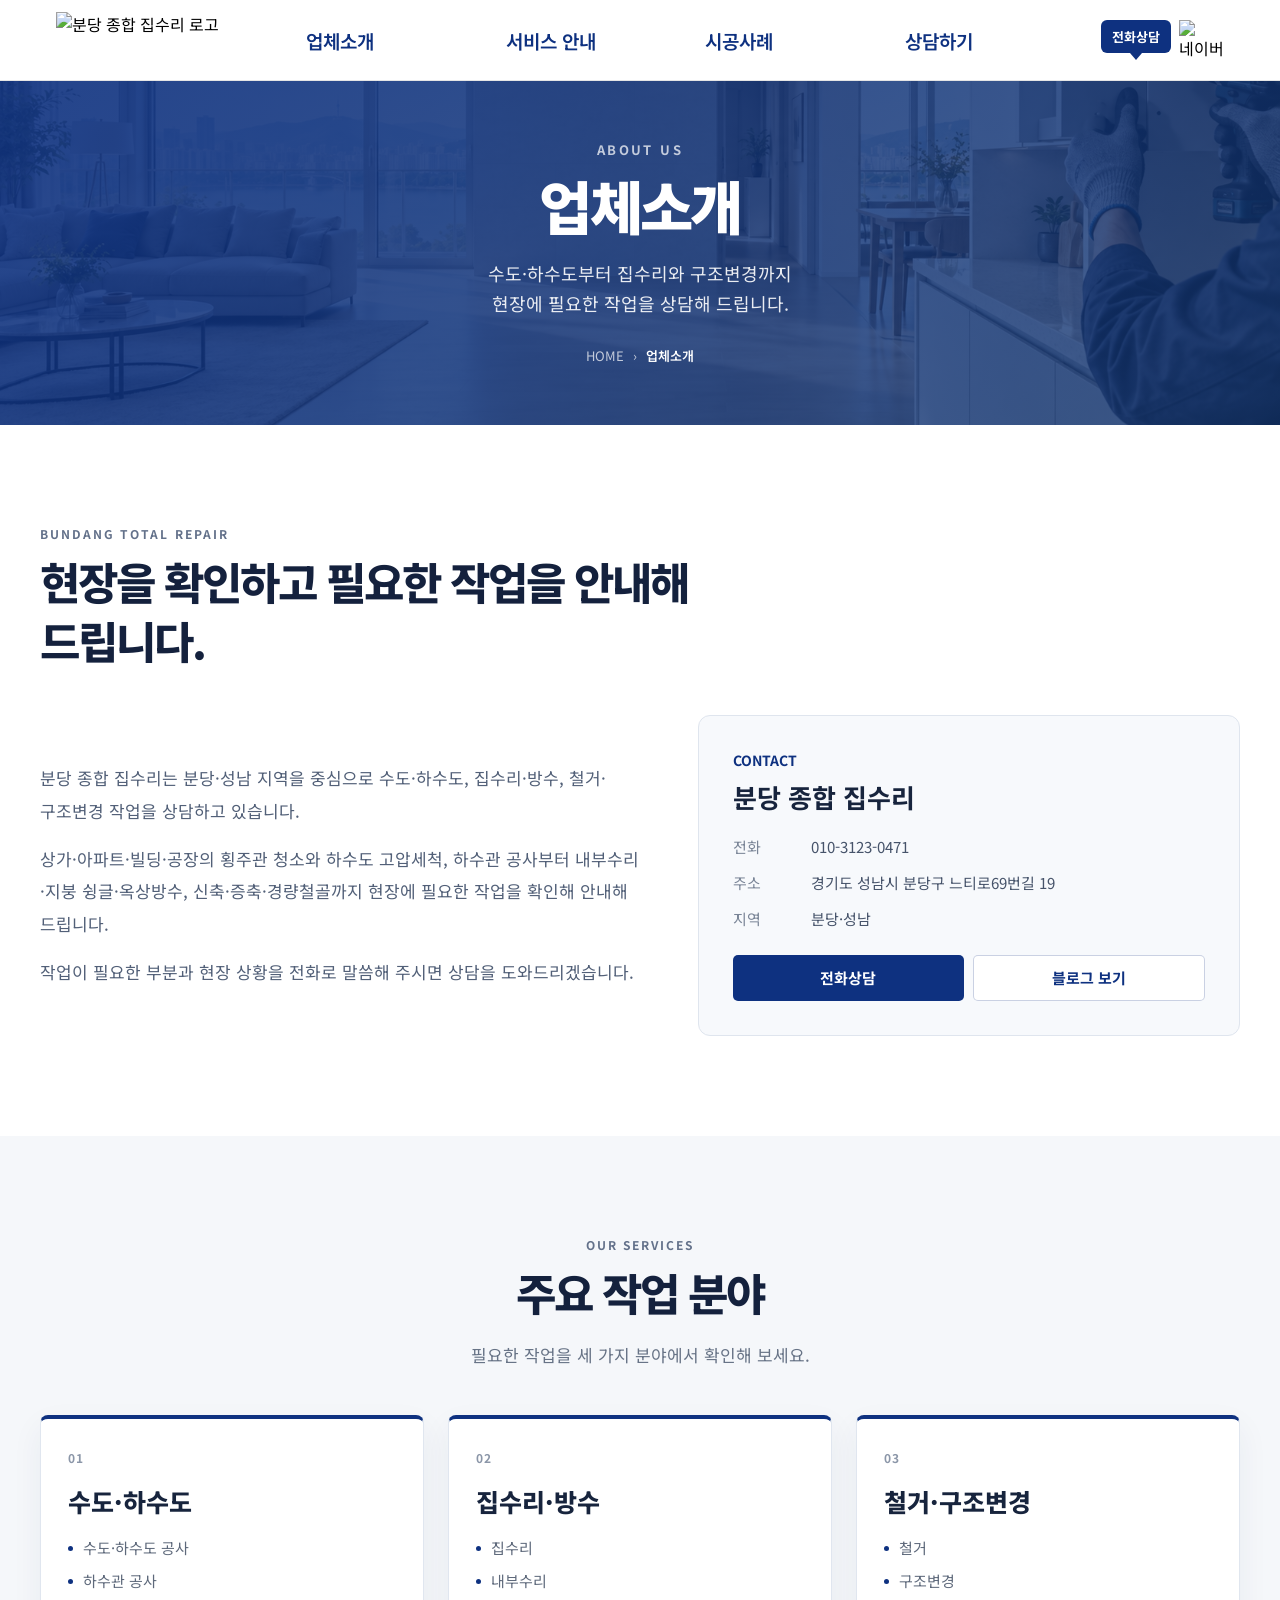
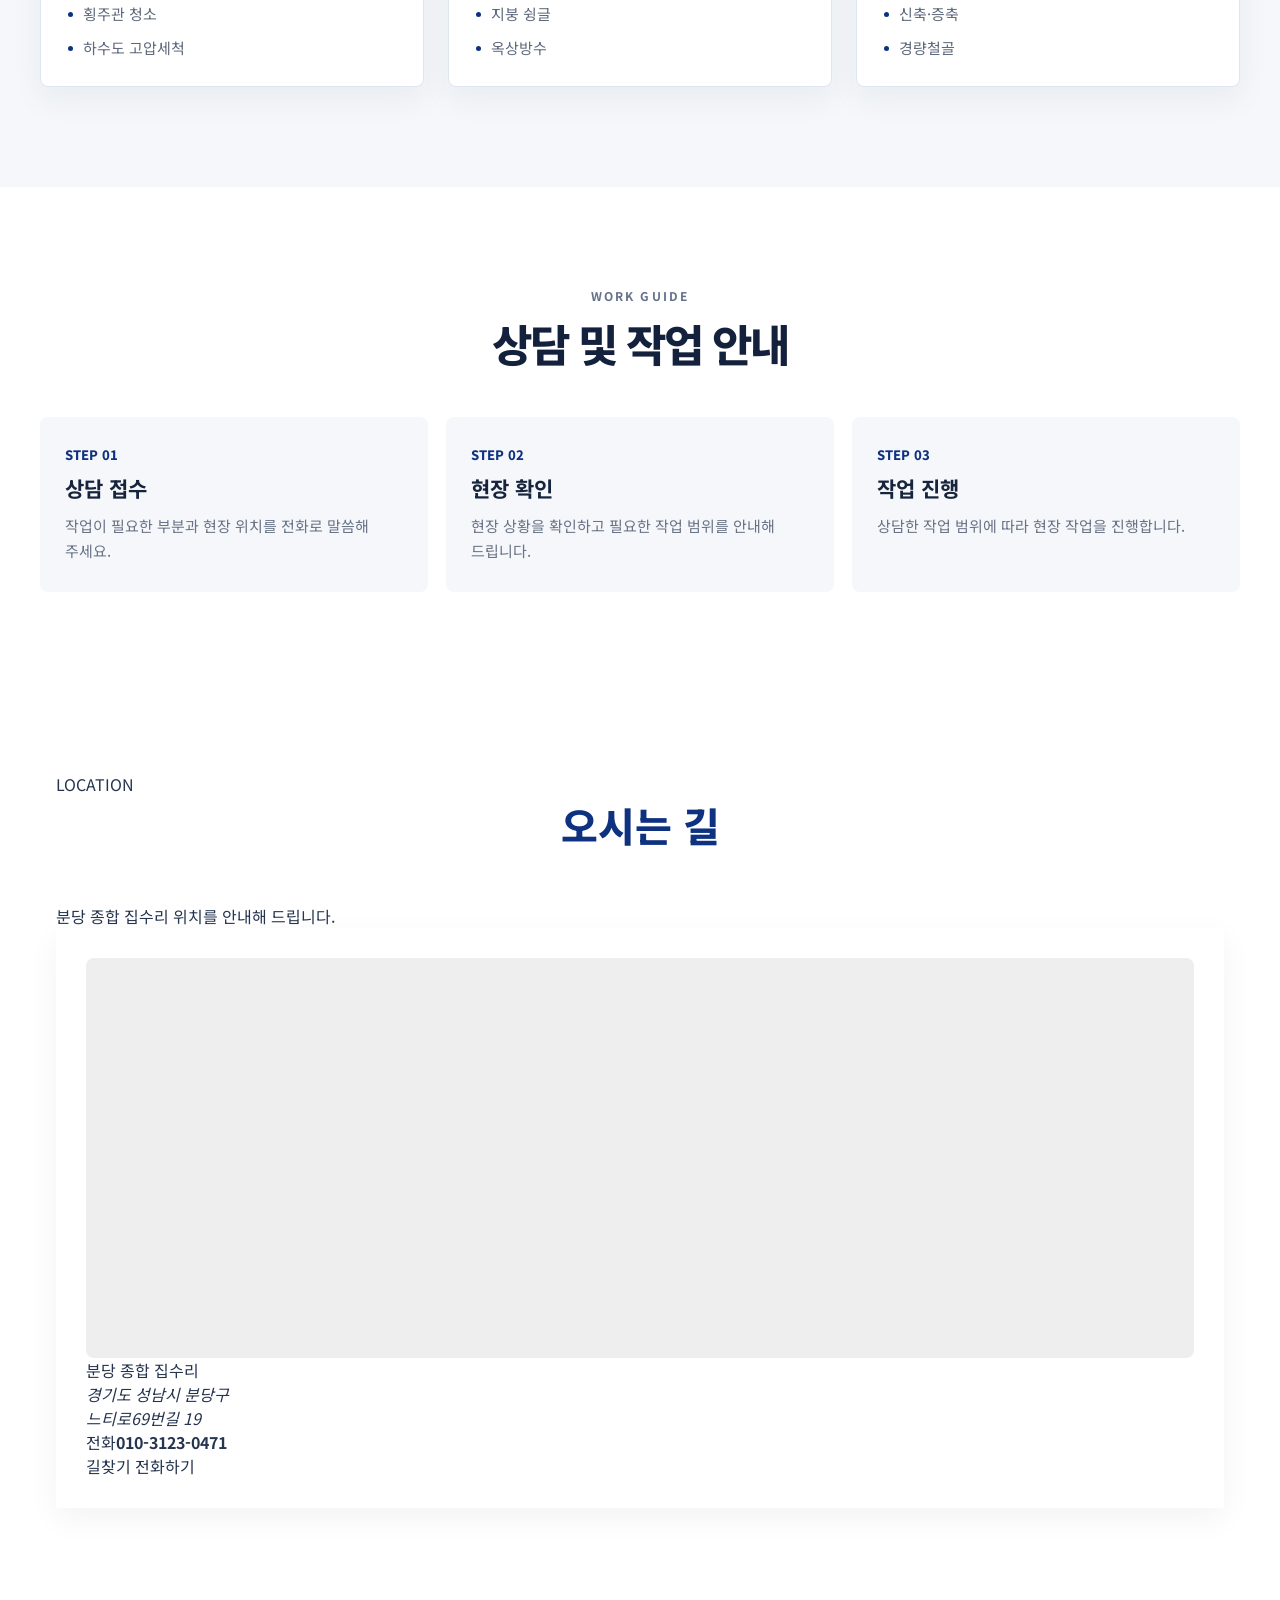
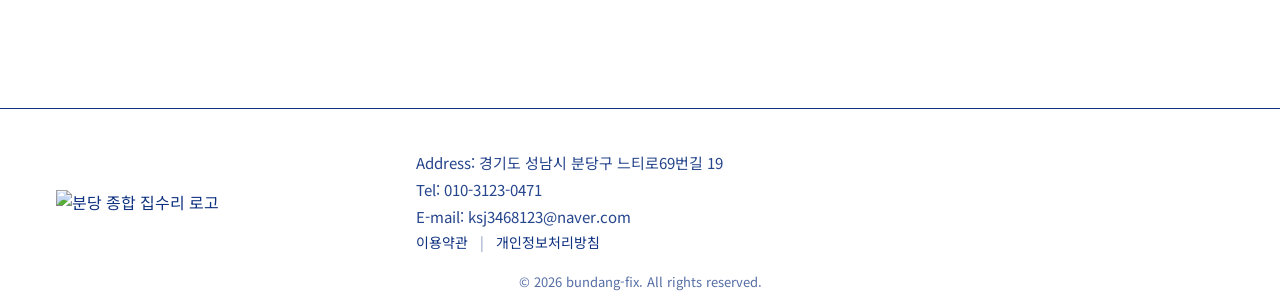
==== commit fa405a6f: "Add files via upload" ====
--- a/about.html
+++ b/about.html
@@ -1,321 +1,325 @@
-<!DOCTYPE html>
-<html lang="ko">
-<head>
-  <meta charset="UTF-8">
-  <meta name="viewport" content="width=device-width, initial-scale=1.0">
-  <title>제이씨메디칼(JCMedical)</title>
-  <meta name="description" content="제이씨메디칼(JCMedical, JC메디칼) 오스테오시스 전문 대리점">
-  <meta name="keywords" content="제이씨메디칼, JC메디칼, jcmedical, 오스테오시스, 골밀도, 충격파, 심전도, 환자감시모니터, 중고 초음파, 토르리프팅, jc메디칼">
-  <meta name="robots" content="index, follow">
-  <meta property="og:type" content="website">
-  <meta property="og:title" content="제이씨메디칼(JCMedical)">
-  <meta property="og:description" content="골밀도, 충격파, 심전도, 환자감시모니터, 중고 초음파, 토르리프팅">
-  <meta property="og:url" content="https://jcmedi.com/">
-  <meta property="og:image" content="https://jcmedi.com/img/logo.png">
-  <script type="application/ld+json">
-  {
-    "@context": "https://schema.org",
-    "@type": "MedicalBusiness",
-    "name": "제이씨메디칼 (JCMedical, JC메디칼)",
-    "description": "제이씨메디칼(JC메디칼) 오스테오시스 전문 대리점",
-    "url": "https://jcmedi.com/",
-    "telephone": "070-4651-5088",
-    "address": {
-      "@type": "PostalAddress",
-	  "postalCode": "13647",
-	  "addressRegion": "경기",
-      "addressLocality": "성남시 수정구",
-	  "streetAddress": "위례서로24, 위례행복빌딩3층 303호"
-    },
-    "keywords": "제이씨메디칼, JC메디칼, jcmedical, 오스테오시스, 골밀도, 충격파, 심전도, 환자감시모니터, 중고 초음파, 토르리프팅, jc메디칼"
-  }
-  </script>
-  <meta name="author" content="JCMedical">
-  <link rel="icon" href="/favicon.ico">
-  <link rel="icon" sizes="32x32" href="/favicon-32.png">
-  <link rel="icon" sizes="192x192" href="/favicon-192.png">
-  <link rel="apple-touch-icon" href="/favicon-180.png">
-  <link rel="stylesheet" href="css/style.css">
-  <link rel="stylesheet" href="css/about.css">
-  <script src="https://cdn.jsdelivr.net/npm/@supabase/supabase-js@2"></script>
-  <script src="js/app.js" defer></script>
-  <script type="text/javascript" src="//dapi.kakao.com/v2/maps/sdk.js?appkey=8cfbccd03d7ee80ea73496965b3babec"></script>
-  <meta name="naver-site-verification" content="" />
-  <link rel="canonical" href="https://jcmedi.com/about">
-</head>
-<body>
-<header>
-    <div class="header-inner">
-        <a href="/" class="logo">
-            <img src="img/logo_long.png" alt="제이씨메디칼(JC메디칼, jc메디칼) 로고">
-        </a>
-        
-        <nav class="nav">
-            <ul class="nav-menu">
-                <li class="nav-item">
-					<a href="#">회사소개 <span class="icon-plus">+</span><span class="icon-minus">-</span></a>
-					<ul class="mobile-sub">
-						<li><a href="about.html">인사말</a></li>
-						<li><a href="about.html#location">오시는길</a></li>
-					</ul>
-				</li>
-                <li class="nav-item">
-					<a href="#">PRODUCT <span class="icon-plus">+</span><span class="icon-minus">-</span></a>
-					<ul class="mobile-sub">
-						<li><a href="products.html?cat=bmd">골밀도진단기 (BMD)</a></li>
-						<li><a href="products.html?cat=eswt">체외충격파 (ESWT)</a></li>
-						<!--<li><a href="products.html?cat=ultrasound">초음파진단기 (Ultrasound / SONO)</a></li>-->
-						<li><a href="products.html?cat=freq">고주파기기 (TORR RF)</a></li>
-						<li><a href="products.html?cat=used">중고장비</a></li>
-					</ul>
-				</li>
-                <li class="nav-item">
-					<a href="notice.html">공지사항</a>
-				</li>
-                <li class="nav-item">
-					<a href="contact.html">문의하기</a>
-				</li>
-            </ul>
-        </nav>
-		
-		<div class="partner-logo">
-			<div class="vendor-logos">
-				<img src="img/os_logo.png" alt="OsteoSys">
-				<!--<img src="img/min_logo.png" alt="Mindray">-->
-			</div>
-			<a href="http://pf.kakao.com/_pdvjn/chat" target="_blank"><img src="img/kakao.png" alt="kakao"></a>
-			<a href="https://blog.naver.com/jcmedical0826" target="_blank"><img src="img/blog.png" alt="naver blog"></a>
-		</div>
-        
-        <div class="hamburger">☰</div>
-    </div>
-
-    <div class="mega-menu">
-        <div class="mega-inner">
-            <div class="mega-col">
-                <a href="about.html">인사말</a>
-				<a href="about.html#location">오시는길</a>
-            </div>
-        
-            <div class="mega-col">
-				<a href="products.html?cat=bmd">골밀도진단기 (BMD)</a>
-				<a href="products.html?cat=eswt">체외충격파 (ESWT)</a>
-				<!--<a href="products.html?cat=ultrasound">초음파진단기<br>(Ultrasound / SONO)</a>-->
-				<a href="products.html?cat=freq">고주파기기 (TORR RF)</a>
-                <a href="products.html?cat=used">중고장비</a>
-            </div>
-        
-            <div class="mega-col">
-                <a href="notice.html">공지사항</a>
-            </div>
-        
-            <div class="mega-col">
-                <a href="contact.html">문의하기</a>
-            </div>
-        </div>
-    </div>
-</header>
-
-<section class="sub-visual">
-    <div class="visual-text">
-        <h2>COMPANY ABOUT</h2>
-        <p>Joint Commitment - 의료 서비스와 기술에 대한 공동의 헌신</p>
-    </div>
-</section>
-
-<div class="content-wrapper">
-    <section id="greeting" class="about-section">
-        <h3 class="content-title">인사말</h3>
-        <div class="greeting-box">
-            <div class="text">
-                <p>안녕하세요<br>제이씨메디칼(JCMedical) 대표 박진호입니다.<br>
-				의료 현장에서 필요한 장비를 신뢰할 수 있는 곳에서 구매하는 것은 매우 중요합니다. 의료기기의 품질은 환자 진단과 치료 성공에 직접적인 영향을 미치기 때문입니다.<br>
-				저희 제이씨메디칼은 Joint Commitment (의료 서비스와 기술에 대한 공동의 헌신)이라는 사명을 바탕으로 성장하고 있습니다.<br>
-				특히 2026년 3월부터 OsteoSys(오스테오시스) 골밀도, 충격파 전문 대리점으로 국내 의료 현장의 요구를 충족시키는 고품질 장비를 제공하고 있습니다.<br>
-				제이씨메디칼(JCMedical)은 신뢰와 상생을 핵심 가치로 삼아, 의료기관이 필요로 하는 최상의 솔루션을 제공합니다.<br>
-				특히 OsteoSys 골밀도 기기와 충격파기를 포함한 다양한 의료기기를 통해 의료 현장에서의 정확한 진단과 효율적인 운영을 돕고자 합니다.<br>
-				앞으로도 제이씨메디칼은 최고 품질의 의료기기와 고객 맞춤형 서비스를 제공하여, 의료 현장의 든든한 파트너로 자리 잡을 것을 약속드립니다.<br>
-				</p>
-                <p class="signature">JC Medical 임직원 일동</p>
-            </div>
-        </div>
-    </section>
-
-    <section id="history" class="about-section">
-        <h3 class="content-title">연혁</h3>
-        <div class="history-list">
-			<div class="history-item">
-                <span class="year">2026</span>
-				<div class="history-content">
-					<p>OsteoSys 공식 대리점 체결</p>
-				</div>
-            </div>
-            <div class="history-item">
-				<span class="year">2025</span>
-				<div class="history-content">
-					<p>Mindray 공식 대리점 체결 (서울,경기,인천/수도권)</p>
-				</div>
-			</div>
-			<div class="history-item">
-				<span class="year">2024</span>
-				<div class="history-content">
-					<p>JCMedical 설립</p>
-				</div>
-			</div>
-        </div>
-    </section>
-
-    <section id="policy" class="about-section">
-		<div class="container">
-			<h3 class="content-title">경영방침</h3>
-			
-			<div class="policy-grid">
-				<div class="policy-card">
-					<div class="card-header">
-						<span class="card-num">01</span>
-						<h4>전문성을 갖춘 의료기기</h4>
-					</div>
-					<div class="card-body">
-						<p class="main-desc">제이씨메디칼은 최신 기술이 적용된 OsteoSys(오스테오시스) 골밀도 및 충격파 장비를 비롯해 전문 의료 장비를 제공합니다.</p>
-						<ul class="product-list">
-							<li><strong>골밀도 측정기</strong> <span>정밀한 골밀도 분석으로 골다공증 진단 및 관리에 도움을 제공</span></li>
-							<li><strong>충격파 치료기</strong> <span>통증 부위에 고에너지 충격파를 전달해 혈류를 촉진하고 조직 재생을 유도하여 근골격계 통증을 치료</span></li>
-							<!--<li><strong>초음파기</strong> <span>정밀한 영상을 제공하는 Mindray 초음파 영상 진단기</span></li>-->
-							<li><strong>심전도 기기</strong> <span>심장의 상태를 정확히 측정해 진단의 신뢰성 확보</span></li>
-							<li><strong>환자감시 모니터</strong> <span>의료진이 환자의 상태를 실시간으로 파악할 수 있는 필수 기기</span></li>
-							<li><strong>태아감시 모니터</strong> <span>산모와 태아의 건강을 위한 정밀 모니터링</span></li>							
-						</ul>
-						<p class="sub-footer">모든 제품은 편의성, 정확성, 경제적 효율성을 기반으로 설계되었습니다.</p>
-					</div>
-				</div>
-	
-				<div class="policy-card">
-					<div class="card-header">
-						<span class="card-num">02</span>
-						<h4>고객 맞춤형 서비스</h4>
-					</div>
-					<div class="card-body">
-						<p class="main-desc">단순 판매를 넘어 의료기관의 성공적인 운영을 돕는 파트너로서 함께합니다.</p>
-						<div class="service-flex">
-							<div class="service-item">
-								<h5>맞춤형 솔루션</h5>
-								<p>병원별 요구를 반영한 기기 제안</p>
-							</div>
-							<div class="service-item">
-								<h5>전문 기술 지원</h5>
-								<p>설치, 교육, 신속한 사후 관리</p>
-							</div>
-							<div class="service-item">
-								<h5>최신 트렌드 반영</h5>
-								<p>의료기술 발전에 맞춘 장비 업데이트</p>
-							</div>
-						</div>
-					</div>
-				</div>
-	
-				<div class="policy-card highlight">
-					<div class="card-header">
-						<span class="card-num">03</span>
-						<h4>차별화된 강점과 실적</h4>
-					</div>
-					<div class="card-body">
-						<p class="main-desc">JCMedical은 다수의 국내 병원과 협력하여 성공적인 도입 사례를 쌓아왔습니다.</p>
-						<div class="strength-box">
-							<p>특히 <strong>OsteoSys(오스테오시스) 골밀도 및 충격파</strong> 제품의 고품질과 경제적 효율성은 많은 의료진에게 호평받고 있습니다.</p>
-						</div>
-					</div>
-				</div>
-			</div>
-		</div>
-	</section>
-	
-	<section id="location" class="about-section">
-		<div class="container">
-			<h3 class="content-title">오시는 길</h3>
-			
-			<div class="location-wrapper">
-				<div id="map" class="map-area"></div>
-	
-				<div class="location-info">
-					<div class="info-item">
-						<span class="info-label">ADDRESS</span>
-						<p>경기도 성남시 수정구 위례서로24, 위례행복빌딩3층 303호</p>
-					</div>
-					<div class="info-item">
-						<span class="info-label">TEL</span>
-						<p>070-4651-5088</p>
-					</div>
-					<div class="info-item">
-						<span class="info-label">EMAIL</span>
-						<p>jcmedi0826@naver.com</p>
-					</div>
-					<div class="info-btn-group">
-						<a href="https://map.kakao.com/link/to/제이씨메디칼,37.46718,127.1371" target="_blank" class="btn-map-link">길찾기 바로가기</a>
-					</div>
-				</div>
-			</div>
-		</div>
-	</section>
-
-</div>
-
-<footer class="site-footer">
-  <div class="footer-inner">
-
-    <div class="footer-logo-area">
-      <img src="img/logo.png" alt="제이씨메디칼(JC메디칼, jc메디칼) 로고" class="footer-logo">
-    </div>
-	
-	<div class="footer-text-area">
-      <p class="footer-info">
-        Address: 경기도 성남시 수정구 위례서로24, 위례행복빌딩3층 303호<br>
-        Tel: 070-4651-5088<br>
-        E-mail: jcmedi0826@naver.com<Br>
-		사업자번호: 512-13-30045
-      </p>
-	  
-	  <div class="footer-links">
-      <a href="policy.html?tab=terms">이용약관</a>
-      <span class="divider">|</span>
-      <a href="policy.html?tab=privacy">개인정보처리방침</a>
-    </div>
-    </div>
-
-  </div>
-
-  <div class="footer-bottom">
-    © 2025 JC Medical. All rights reserved.
-  </div>
-</footer>
-<script>
-window.onload = function() {
-    var mapContainer = document.getElementById('map'), // 지도를 표시할 div 
-        mapOption = { 
-            center: new kakao.maps.LatLng(37.46718, 127.1371), // 지도의 중심좌표 (위도, 경도)
-            level: 3 // 지도의 확대 레벨
-        };
-
-    var map = new kakao.maps.Map(mapContainer, mapOption); // 지도 생성
-
-    // 마커가 표시될 위치입니다 
-    var markerPosition  = new kakao.maps.LatLng(37.46718, 127.1371); 
-
-    // 마커를 생성합니다
-    var marker = new kakao.maps.Marker({
-        position: markerPosition
-    });
-
-    // 마커가 지도 위에 표시되도록 설정합니다
-    marker.setMap(map);
-
-// 2. 반응형 대응 (Resize 이벤트 하나로 통합)
-    window.addEventListener('resize', function() {
-        // 지도의 크기가 변했을 때 내부 캔버스를 다시 그림
-        map.relayout();
-        // 마커가 있는 중심 좌표로 다시 이동
-        map.setCenter(moveLatLon);
-    });
-};
-</script>
-</body>
-</html>+<!DOCTYPE html>
+<html lang="ko">
+<head>
+  <meta charset="UTF-8">
+  <meta name="viewport" content="width=device-width, initial-scale=1.0">
+  <title>업체소개 | 분당 종합 집수리</title>
+  <meta name="description" content="분당·성남 지역의 수도·하수도, 집수리·방수, 철거·구조변경 작업을 상담하는 분당 종합 집수리를 소개합니다.">
+  <meta name="keywords" content="분당 종합 집수리, 분당 집수리, 분당 하수도, 횡주관 청소, 하수도 고압세척, 옥상방수, 구조변경, 경량철골">
+  <meta name="robots" content="index, follow">
+  <meta name="author" content="분당 종합 집수리">
+  <meta name="theme-color" content="#0E3180">
+  <link rel="canonical" href="https://bundang-fix.netlify.app/about.html">
+
+  <meta property="og:type" content="website">
+  <meta property="og:locale" content="ko_KR">
+  <meta property="og:site_name" content="분당 종합 집수리">
+  <meta property="og:title" content="업체소개 | 분당 종합 집수리">
+  <meta property="og:description" content="수도·하수도부터 집수리·방수, 철거·구조변경까지 현장에 필요한 작업을 상담합니다.">
+  <meta property="og:url" content="https://bundang-fix.netlify.app/about.html">
+  <meta property="og:image" content="https://bundang-fix.netlify.app/img/logo_long.png">
+  <meta property="og:image:alt" content="분당 종합 집수리 로고">
+
+  <script type="application/ld+json">
+  {
+    "@context": "https://schema.org",
+    "@type": "AboutPage",
+    "name": "분당 종합 집수리 업체소개",
+    "url": "https://bundang-fix.netlify.app/about.html",
+    "description": "분당·성남 지역의 수도·하수도, 집수리·방수, 철거·구조변경 작업을 안내합니다.",
+    "about": {
+      "@type": "HomeAndConstructionBusiness",
+      "@id": "https://bundang-fix.netlify.app/#business",
+      "name": "분당 종합 집수리",
+      "telephone": "+82-10-3123-0471",
+      "url": "https://bundang-fix.netlify.app/",
+      "address": {
+        "@type": "PostalAddress",
+        "postalCode": "13610",
+        "addressCountry": "KR",
+        "addressRegion": "경기도",
+        "addressLocality": "성남시 분당구",
+        "streetAddress": "느티로69번길 19"
+      },
+      "sameAs": [
+        "https://blog.naver.com/ksj3468123"
+      ]
+    }
+  }
+  </script>
+
+  <link rel="icon" href="/favicon.ico">
+  <link rel="icon" sizes="32x32" href="/favicon-32.png">
+  <link rel="icon" sizes="192x192" href="/favicon-192.png">
+  <link rel="apple-touch-icon" href="/favicon-180.png">
+  <link rel="stylesheet" href="css/style.css?v=26091404">
+  <link rel="stylesheet" href="https://fonts.googleapis.com/css2?family=Noto+Sans+KR:wght@500;700;900&display=swap">
+  <link rel="stylesheet" crossorigin href="https://cdn.jsdelivr.net/gh/orioncactus/pretendard@v1.3.9/dist/web/variable/pretendardvariable-dynamic-subset.min.css">
+
+  <!-- 카카오맵 JavaScript 키 발급 후 아래 주석을 해제하세요. -->
+  <!--
+  <script src="https://dapi.kakao.com/v2/maps/sdk.js?appkey=발급받은_JavaScript_키"></script>
+  -->
+</head>
+
+<body>
+  <header>
+    <div class="header-inner">
+      <a href="/" class="logo">
+        <img src="img/logo_long.png" alt="분당 종합 집수리 로고">
+      </a>
+
+      <nav class="nav" aria-label="주요 메뉴">
+        <ul class="nav-menu">
+          <li class="nav-item">
+            <a href="about.html">업체소개 <span class="icon-plus">+</span><span class="icon-minus">-</span></a>
+            <ul class="mobile-sub">
+              <li><a href="about.html">인사말</a></li>
+              <li><a href="about.html#location">오시는길</a></li>
+            </ul>
+          </li>
+          <li class="nav-item">
+            <a href="service.html?cat=11">서비스 안내 <span class="icon-plus">+</span><span class="icon-minus">-</span></a>
+            <ul class="mobile-sub">
+              <li><a href="service.html?cat=11">수도·하수도</a></li>
+              <li><a href="service.html?cat=21">집수리·방수</a></li>
+              <li><a href="service.html?cat=31">철거·구조변경</a></li>
+            </ul>
+          </li>
+          <li class="nav-item"><a href="notice.html">시공사례</a></li>
+          <li class="nav-item"><a href="contact.html">상담하기</a></li>
+        </ul>
+      </nav>
+
+      <div class="partner-logo">
+        <a href="tel:01031230471" class="call-bubble" aria-label="전화 상담하기">전화상담</a>
+        <a href="https://blog.naver.com/ksj3468123" target="_blank" rel="noopener noreferrer" aria-label="네이버 블로그 새 창으로 열기">
+          <img src="img/blog.png" alt="네이버 블로그">
+        </a>
+      </div>
+
+      <div class="hamburger" aria-label="모바일 메뉴 열기">☰</div>
+    </div>
+
+    <div class="mega-menu">
+      <div class="mega-inner">
+        <div class="mega-col">
+          <a href="about.html">인사말</a>
+          <a href="about.html#location">오시는길</a>
+        </div>
+        <div class="mega-col">
+          <a href="service.html?cat=11">수도·하수도</a>
+          <a href="service.html?cat=21">집수리·방수</a>
+          <a href="service.html?cat=31">철거·구조변경</a>
+        </div>
+        <div class="mega-col">
+          <a href="notice.html">시공사례</a>
+        </div>
+        <div class="mega-col">
+          <a href="contact.html">상담·견적문의</a>
+        </div>
+      </div>
+    </div>
+  </header>
+
+  <main class="about-page">
+    <section class="subpage-hero" aria-labelledby="aboutTitle">
+      <div class="subpage-hero-inner">
+        <span class="subpage-eyebrow">ABOUT US</span>
+        <h1 class="subpage-title" id="aboutTitle">업체소개</h1>
+        <p class="subpage-description">수도·하수도부터 집수리와 구조변경까지<br>현장에 필요한 작업을 상담해 드립니다.</p>
+        <div class="subpage-breadcrumb" aria-label="현재 위치">
+          <a href="/">HOME</a><span aria-hidden="true">›</span><strong>업체소개</strong>
+        </div>
+      </div>
+    </section>
+
+    <section class="about-section" aria-labelledby="greetingTitle">
+      <div class="about-container">
+        <div class="about-heading">
+          <span class="about-label">BUNDANG TOTAL REPAIR</span>
+          <h2 id="greetingTitle">현장을 확인하고 필요한 작업을 안내해 드립니다.</h2>
+        </div>
+
+        <div class="about-intro-grid">
+          <div class="about-intro-copy">
+            <p>분당 종합 집수리는 분당·성남 지역을 중심으로 수도·하수도, 집수리·방수, 철거·구조변경 작업을 상담하고 있습니다.</p>
+            <p>상가·아파트·빌딩·공장의 횡주관 청소와 하수도 고압세척, 하수관 공사부터 내부수리·지붕 슁글·옥상방수, 신축·증축·경량철골까지 현장에 필요한 작업을 확인해 안내해 드립니다.</p>
+            <p>작업이 필요한 부분과 현장 상황을 전화로 말씀해 주시면 상담을 도와드리겠습니다.</p>
+          </div>
+
+          <aside class="about-contact-panel" aria-label="업체 연락처">
+            <strong>CONTACT</strong>
+            <h3>분당 종합 집수리</h3>
+            <ul class="about-contact-list">
+              <li><span>전화</span><a href="tel:01031230471">010-3123-0471</a></li>
+              <li><span>주소</span><address>경기도 성남시 분당구 느티로69번길 19</address></li>
+              <li><span>지역</span><div>분당·성남</div></li>
+            </ul>
+            <div class="about-contact-actions">
+              <a class="is-primary" href="tel:01031230471">전화상담</a>
+              <a class="is-secondary" href="https://blog.naver.com/ksj3468123" target="_blank" rel="noopener noreferrer">블로그 보기</a>
+            </div>
+          </aside>
+        </div>
+      </div>
+    </section>
+
+    <section class="about-section is-muted" aria-labelledby="businessTitle">
+      <div class="about-container">
+        <div class="about-heading is-center">
+          <span class="about-label">OUR SERVICES</span>
+          <h2 id="businessTitle">주요 작업 분야</h2>
+          <p>필요한 작업을 세 가지 분야에서 확인해 보세요.</p>
+        </div>
+
+        <div class="about-service-grid">
+          <article class="about-service-card">
+            <span class="about-service-number">01</span>
+            <h3>수도·하수도</h3>
+            <ul>
+              <li>수도·하수도 공사</li>
+              <li>하수관 공사</li>
+              <li>횡주관 청소</li>
+              <li>하수도 고압세척</li>
+            </ul>
+          </article>
+
+          <article class="about-service-card">
+            <span class="about-service-number">02</span>
+            <h3>집수리·방수</h3>
+            <ul>
+              <li>집수리</li>
+              <li>내부수리</li>
+              <li>지붕 슁글</li>
+              <li>옥상방수</li>
+            </ul>
+          </article>
+
+          <article class="about-service-card">
+            <span class="about-service-number">03</span>
+            <h3>철거·구조변경</h3>
+            <ul>
+              <li>철거</li>
+              <li>구조변경</li>
+              <li>신축·증축</li>
+              <li>경량철골</li>
+            </ul>
+          </article>
+        </div>
+      </div>
+    </section>
+
+    <section class="about-section" aria-labelledby="processTitle">
+      <div class="about-container">
+        <div class="about-heading is-center">
+          <span class="about-label">WORK GUIDE</span>
+          <h2 id="processTitle">상담 및 작업 안내</h2>
+        </div>
+
+        <div class="about-process-grid">
+          <article class="about-process-card">
+            <span>STEP 01</span>
+            <strong>상담 접수</strong>
+            <p>작업이 필요한 부분과 현장 위치를 전화로 말씀해 주세요.</p>
+          </article>
+          <article class="about-process-card">
+            <span>STEP 02</span>
+            <strong>현장 확인</strong>
+            <p>현장 상황을 확인하고 필요한 작업 범위를 안내해 드립니다.</p>
+          </article>
+          <article class="about-process-card">
+            <span>STEP 03</span>
+            <strong>작업 진행</strong>
+            <p>상담한 작업 범위에 따라 현장 작업을 진행합니다.</p>
+          </article>
+        </div>
+      </div>
+    </section>
+
+    <section class="notice-map-section" id="location" aria-labelledby="locationTitle">
+      <div class="notice container">
+        <div class="location-heading">
+          <span class="location-label">LOCATION</span>
+          <h2 class="section-title" id="locationTitle">오시는 길</h2>
+          <p>분당 종합 집수리 위치를 안내해 드립니다.</p>
+        </div>
+
+        <div class="map-area location-map-wrap">
+          <div id="kakaomap" class="map-box" aria-label="분당 종합 집수리 지도"></div>
+
+          <div class="location-info">
+            <span class="location-company">분당 종합 집수리</span>
+            <address>경기도 성남시 분당구<br>느티로69번길 19</address>
+            <a class="location-tel" href="tel:01031230471">
+              <span>전화</span><strong>010-3123-0471</strong>
+            </a>
+            <div class="location-buttons">
+              <a class="location-route" href="https://map.kakao.com/link/search/경기도 성남시 분당구 느티로69번길 19" target="_blank" rel="noopener noreferrer">길찾기</a>
+              <a class="location-call" href="tel:01031230471">전화하기</a>
+            </div>
+          </div>
+        </div>
+      </div>
+    </section>
+  </main>
+
+  <footer class="site-footer">
+    <div class="footer-inner">
+      <div class="footer-logo-area">
+        <img src="img/logo_long.png" alt="분당 종합 집수리 로고" class="footer-logo">
+      </div>
+      <div class="footer-text-area">
+        <p class="footer-info">
+          Address: 경기도 성남시 분당구 느티로69번길 19<br>
+          Tel: 010-3123-0471<br>
+          E-mail: ksj3468123@naver.com
+        </p>
+        <div class="footer-links">
+          <a href="policy.html?tab=terms">이용약관</a>
+          <span class="divider">|</span>
+          <a href="policy.html?tab=privacy">개인정보처리방침</a>
+        </div>
+      </div>
+    </div>
+    <div class="footer-bottom">© 2026 bundang-fix. All rights reserved.</div>
+  </footer>
+
+  <script>
+  window.addEventListener("load", function () {
+    if (typeof kakao === "undefined" || !kakao.maps) return;
+
+    var mapContainer = document.getElementById("kakaomap");
+    if (!mapContainer) return;
+
+    var markerPosition = new kakao.maps.LatLng(37.46718, 127.1371);
+    var map = new kakao.maps.Map(mapContainer, {
+      center: markerPosition,
+      level: 5
+    });
+
+    var content = `
+      <div class="premium-marker-wrapper">
+        <div class="marker-label">분당 종합 집수리</div>
+        <div class="custom-marker">
+          <div class="marker-pulse"></div>
+          <div class="marker-body"></div>
+        </div>
+      </div>
+    `;
+
+    new kakao.maps.CustomOverlay({
+      position: markerPosition,
+      content: content,
+      xAnchor: 0.5,
+      yAnchor: 1.0
+    }).setMap(map);
+
+    window.addEventListener("resize", function () {
+      map.setCenter(markerPosition);
+    });
+  });
+  </script>
+  <script src="js/app.js?v=26091404" defer></script>
+</body>
+</html>
--- a/css/style.css
+++ b/css/style.css
@@ -13,7 +13,10 @@
 
 ul { list-style: none; }
 a { text-decoration: none; color: inherit; }
-body { font-family: 'Pretendard', sans-serif; padding-top: 60px;}
+body {
+  font-family: "Pretendard Variable", Pretendard, "Noto Sans KR", sans-serif;
+  padding-top: 60px;
+}
 header {
   position: fixed; top: 0;
     left: 0;
@@ -40,7 +43,7 @@
   height: 80px;
 }
 .logo img {
-  height: 45px;
+  height: 56px;
   display: block;
 }
 
@@ -48,33 +51,62 @@
   grid-column: 7;
   display: flex;
   justify-content: flex-end;
+  align-items: flex-start;
+  gap: 8px; height: 40px;
+}
+
+.call-bubble {
+  position: relative;
+  display: inline-flex;
   align-items: center;
-  gap: 10px;
-}
-
-.vendor-logos {
-    display: flex;
-    flex-direction: column;
-    justify-content: center;
-    align-items: center;
-    gap: 4px; 
-}
-
-.vendor-logos img:first-child {
-    height: 28px;
-    width: auto;
-}
-
-.vendor-logos img:last-child {
-    height: 35px;
-    width: auto;
-}
-
-.partner-logo a img {
-    height: 40px;
-    width: auto;
-    cursor: pointer;
-    display: block;
+  justify-content: center;
+
+  /* 기존 40px에서 33px로 변경 */
+  height: 33px;
+  padding: 0 11px;
+
+  color: #ffffff;
+  background-color: #0E3180;
+  border-radius: 6px;
+
+  font-size: 13px;
+  font-weight: 700;
+  line-height: 1;
+  white-space: nowrap;
+
+  transition:
+    background-color 0.2s ease,
+    transform 0.2s ease;
+}
+
+.call-bubble::after {
+  content: "";
+  position: absolute;
+
+  left: 50%;
+  bottom: -7px;
+  transform: translateX(-50%);
+
+  width: 0;
+  height: 0;
+
+  border-left: 6px solid transparent;
+  border-right: 6px solid transparent;
+  border-top: 7px solid #0E3180;
+}
+
+.header-blog,
+.partner-logo a:not(.call-bubble) {
+  display: flex;
+  align-items: flex-start;
+}
+
+.partner-logo img {
+  display: block;
+  width: auto;
+
+  /* 블로그는 꼬리를 포함한 전체 높이 */
+  height: 40px;
 }
 
 .nav {
@@ -92,7 +124,7 @@
   display: flex;
   align-items: center;
   justify-content: flex-start;
-  font-size: 17px;
+  font-size: 19px;
   font-weight: 600;
   color: #0E3180;
   cursor: pointer;
@@ -104,7 +136,7 @@
   top: 100%;
   left: 0;
   width: 100%;
-  background: #00425f;
+  background: #F4F7FC;
   overflow: hidden;
   max-height: 0;
   transition: max-height 0.3s ease-in-out;
@@ -134,14 +166,14 @@
 .mega-col:nth-child(4) { grid-column: 6; }
 
 .mega-col a {
-  color: #dce5e3;
+  color: #26354F;
   font-size: 16px;
   transition: 0.2s;
   line-height: 25px;
 }
 
 .mega-col a:hover {
-  color: #fff;
+  color: #0E3180;
   text-decoration: underline;
 }
 
@@ -177,52 +209,28 @@
   content: "";
   position: absolute;
   inset: 0;
-  background: rgba(0, 0, 0, 0.6); /* 이미지 위에 30% 어두운 막 생성 */
   z-index: 1;
+  background: linear-gradient(135deg,rgba(30, 39, 52, 0.68) 0%,rgba(0, 0, 0, 0.58) 100%);
 }
 .hero-inner { position: absolute; z-index: 2; height: 100%; width: 100%; max-width: 1200px; left: 0;
   right: 0; margin: 0 auto; padding: 0 16px; display: flex; align-items: center; justify-content: center; text-align: center; pointer-events: none}
-.hero-text { max-width: 620px; pointer-events: auto;}
-.hero-title {  font-size: 5.2rem;
-  line-height: 1.2;
-  margin-bottom: 1.2rem;
-
-  background: linear-gradient(
-    90deg,
-    #3f5f66 0%,
-	#6fa6a1 40%,
-    #d1ffe9 100%
-  );
-
-  -webkit-background-clip: text;
-  background-clip: text;
-  color: transparent;
-
-}
+.hero-text { max-width: 760px; pointer-events: auto;}
 .hero h1 { font-size: 2.2rem; margin-bottom: 1.2rem; line-height: 1.2; text-shadow: none; color: #fff; }
 .hero p { font-size: 1.3rem; margin-bottom: 2.5rem; color: rgba(255,255,255,0.9); }
-.point  {color:#d1ffe9; font-size: 3.2rem;}
-.fx-underline{position:relative; color:#fff; text-shadow:4px 7px 7px #333;}
-.fx-underline::after{content:""; position:absolute; left:0; right:0; bottom:-3px; z-index: -2; height:10px; background:linear-gradient(90deg,#b2f1d6,#0E3180); transform:scaleX(0); transform-origin: left; animation:underline 1.2s .5s ease-out forwards}
 @keyframes underline{to{transform:scaleX(1)}}
-
-.hero::after {
-    background: linear-gradient(135deg, rgba(44, 67, 73, 0.85) 0%, rgba(0, 0, 0, 0.7) 100%);
-}
-
 .hero-title {
     background: none;
     -webkit-background-clip: border-box;
     background-clip: border-box;
     color: #ffffff;
     font-weight: 800;
-    letter-spacing: -1px;
-    text-shadow: 0 4px 8px rgba(0, 0, 0, 0.6);
+    letter-spacing: -3px;
+    text-shadow: 0 3px 12px rgba(0, 0, 0, 0.35);
+    line-height: 1.1;
+    display: block;
     font-size: 5.2rem;
-    line-height: 1.1;
-    margin-bottom: 1.5rem;
-    display: block;
-}
+    margin-bottom: 54px;
+  }
 
 .hero h1 {
     color: #f0f0f0;
@@ -231,26 +239,45 @@
     line-height: 1.4;
 }
 
-.point {
-    color: #00425f; /*#00e5ff; */
-    font-weight: 700;
-    font-size: 3.4rem;
-    text-shadow: 0 0 10px #b3e8ff; /*rgba(0, 229, 255, 0.5);*/
-}
-
-.fx-underline {
-    text-shadow: none;
-    font-weight: 500;
-    display: inline-block;
-    margin-bottom: 0.5rem;
-}
-
-.fx-underline::after {
-    height: 3px; 
-    bottom: -1px;
-    /*background: linear-gradient(90deg, #00e5ff, rgba(44, 67, 73, 0));*/
-	background: linear-gradient(90deg, #b3e8ff, rgba(44, 67, 73, 0));
-
+.point {color:#7EA7FF; font-weight: 700; font-size: 3.4rem;}
+.fx-underline{position:relative; color:rgba(255, 255, 255, 0.92); font-weight: 500; display: block; margin-bottom: 0.5rem; text-shadow: 0 2px 8px rgba(0, 0, 0, 0.3);
+  font-size: 2.7rem; line-height: 1.35; letter-spacing: -1.8px;}
+.fx-underline::after { display: none;}
+.fx-underline .point {
+  position: relative;
+  display: inline-block;
+
+  margin-left: 5px;
+
+  color: #8eaeff;
+  font-size: inherit;
+  font-weight: 800;
+  line-height: inherit;
+
+  text-shadow: none;
+}
+
+/* 핵심 문구에만 밑줄 */
+.fx-underline .point::after {
+  content: "";
+  position: absolute;
+
+  left: 0;
+  right: 0;
+  bottom: -7px;
+
+  height: 4px;
+  border-radius: 10px;
+
+  background: linear-gradient(
+    90deg,
+    #8eaeff 0%,
+    rgba(142, 174, 255, 0.12) 100%
+  );
+
+  transform: scaleX(0);
+  transform-origin: left;
+  animation: underline 1.1s 0.4s ease-out forwards;
 }
 
 @media (max-width: 1024px) {
@@ -263,12 +290,15 @@
     .hero h1 {
         font-size: 1.8rem;
     }
+	.fx-underline {
+		font-size: 2.25rem;
+	}
 }
 
 @media (max-width: 768px) {
     .hero-title {
         font-size: 3rem;
-        margin-bottom: 1rem;
+        margin-bottom: 1rem; letter-spacing: -2px;
     }
     .point {
         font-size: 2.2rem;
@@ -277,9 +307,22 @@
         font-size: 1.4rem;
         line-height: 1.3;
     }
+	.fx-underline {
+		margin-bottom: 15px;
+		font-size: 1.8rem;
+		letter-spacing: -1.2px;
+	}
     .fx-underline::after {
         height: 2px;
     }
+	.fx-underline .point {
+		margin-left: 2px;
+	}
+	
+	.fx-underline .point::after {
+		bottom: -4px;
+		height: 3px;
+	}
 	
 	.nav-item {
     flex-direction: column; /* 메뉴와 서브메뉴를 세로로 정렬 */
@@ -313,8 +356,11 @@
   max-width: 1200px;
   margin: 0 auto 32px;
   padding: 0 16px;
-  font-size: 28px;
-  font-weight: 600;
+  text-align: center;
+  font-size: 2.5rem;
+  color: #0E3180;
+  margin-bottom: 50px;
+  font-weight: 800;
 }
 
 .notice {
@@ -325,14 +371,6 @@
 .notice-map-section {
     padding: 80px 0;
     background-color: #f9f9f9;
-}
-
-.section-title {
-    text-align: center;
-    font-size: 2.5rem;
-    color: #0E3180;
-    margin-bottom: 50px;
-    font-weight: 800;
 }
 
 .grid-layout {
@@ -474,7 +512,6 @@
     background: #fff;
     padding: 30px;
     box-shadow: 0 10px 30px rgba(0,0,0,0.05);
-	border-top: 4px solid #0E3180;
 }
 
 .map-box {
@@ -631,6 +668,14 @@
 }
 
 @media (max-width: 480px) {
+	.hero-title {
+    font-size: 2.25rem;
+  }
+
+  .fx-underline {
+    font-size: 1.45rem;
+  }
+
     .btn-group {
         flex-direction: column;
     }
@@ -1108,7 +1153,7 @@
 }
 
 .footer-logo {
-  width: 180px;    /* 🔥 로고 크게 */
+  width: 195px;    /* 🔥 로고 크게 */
   height: auto;
 }
 
@@ -1230,27 +1275,11 @@
 	height: 70%;
 	margin-top: 44px;
   }
-
-  .hero-title {
-    font-size: 2.25rem; /* 메인 타이틀 크기 축소 */
-    display: block;
-    margin-bottom: 10px;
-  }
   .point {font-size: 1.8rem;}
   .hero h1 {font-size:1rem; line-height:1.2;}
 
-  .fx-underline {
-    font-size: 1.25rem;
-    display: inline-block;
-    margin-bottom: 5px;
-  }
-  
+  .fx-underline { display: block; margin-bottom: 19px; color: rgba(255, 255, 255, 0.92); font-size: 2.7rem; font-weight: 500; line-height: 1.35; letter-spacing: -1.8px;}
   .fx-underline::after {height:3px;}
-
-  .hero-text br {
-    display: none;
-  }
-
   .mobile-br {
     display: block;
     content: "";
@@ -1279,16 +1308,13 @@
 	align-items: center;
   }
   .logo { height: 60px; }
-  .logo img { height: 35px; }
+  .logo img { height: 36px; }
   .nav, .mega-menu { display: none !important; }
   .hamburger { display: block; }
-  .partner-logo { display: flex; grid-column: 2; justify-content: center; margin-top:2px; margin-left:13px; gap:0px; }
-  .partner-logo img { height: 17px; width: auto; margin-right: 5px; }
-  .partner-logo a img { height: 28px; margin-right: 5px; cursor:pointer; width: auto; }
-
-
-.vendor-logos img:first-child { height: 23px; width: auto;}
-.vendor-logos img:last-child { height: 23px; width: auto;}
+  .partner-logo { display: flex; grid-column: 2; justify-content: center; margin-top:2px; margin-left:13px; gap:0px; align-items: flex-start;}
+  .call-bubble { height: 23px; padding: 0 8px; border-radius: 4px; font-size: 11px; }
+  .call-bubble::after { bottom: -5px; border-left-width: 5px; border-right-width: 5px; border-top-width: 5px; }
+  .partner-logo img { height: 28px;}
 
 .icon-plus, .icon-minus, .mobile-sub {display:block;}
   /* 모바일 메뉴 열렸을 때 */
@@ -1339,7 +1365,7 @@
     text-align: center;
     padding: 50px;
 }
-.spinner {
+.spinner {
     width: 40px;
     height: 40px;
     border: 4px solid #f3f3f3;
@@ -1348,7 +1374,1539 @@
     animation: spin 1s linear infinite;
     margin: 0 auto 10px;
 }
-@keyframes spin {
-    0% { transform: rotate(0deg); }
-    100% { transform: rotate(360deg); }
-}+@keyframes spin {
+    0% { transform: rotate(0deg); }
+    100% { transform: rotate(360deg); }
+}
+
+/* =========================================================
+   MAIN PAGE RESPONSIVE FINAL
+   PC 스타일은 유지하고 태블릿·모바일의 비율만 정돈합니다.
+   index.html 후반의 섹션별 <style>보다 우선하도록 선택자를
+   구체적으로 작성했습니다.
+========================================================= */
+
+html {
+  -webkit-text-size-adjust: 100%;
+  text-size-adjust: 100%;
+  scroll-behavior: smooth;
+}
+
+body {
+  min-width: 320px;
+  overflow-x: hidden;
+  word-break: keep-all;
+}
+
+img {
+  max-width: 100%;
+}
+
+@media (max-width: 900px) {
+  body {
+    padding-top: 60px;
+  }
+
+  header .header-inner {
+    width: 100%;
+    max-width: none;
+    height: 60px;
+    padding: 0 12px !important;
+    grid-template-columns: minmax(100px, 1fr) auto auto !important;
+    column-gap: 10px;
+  }
+
+  header .logo {
+    grid-column: 1;
+    justify-self: start;
+    height: 60px;
+    min-width: 0;
+  }
+
+  header .logo img {
+    width: auto;
+    height: 38px;
+    object-fit: contain;
+  }
+
+  header .partner-logo {
+    grid-column: 2;
+    justify-self: end;
+    justify-content: flex-end;
+    align-items: flex-start;
+    height: 34px;
+    margin: 0;
+    gap: 7px;
+    display: flex !important;
+    width: auto !important;
+    min-width: max-content !important;
+    flex-shrink: 0 !important;
+    z-index: 2 !important;
+  }
+  
+  header .partner-logo .call-bubble {
+	 border-radius: 5px;
+    display: inline-flex !important;
+    flex: 0 0 auto !important;
+    width: auto !important;
+    height: 28px !important;
+    padding: 0 9px !important;
+    font-size: 11px !important;
+  }
+  
+  header .partner-logo a:not(.call-bubble) {
+    display: flex !important;
+    flex: 0 0 34px !important;
+    width: 34px !important;
+    min-width: 34px !important;
+    height: 34px !important;
+    overflow: visible !important;
+  }
+  
+  header .partner-logo a:not(.call-bubble) img {
+    display: block !important;
+    width: 34px !important;
+    min-width: 34px !important;
+    max-width: none !important;
+    height: 34px !important;
+    object-fit: contain !important;
+  }
+
+  header .call-bubble::after {
+    bottom: -6px;
+    border-left-width: 6px;
+    border-right-width: 6px;
+    border-top-width: 6px;
+  }
+
+  header .partner-logo img {
+    height: 35px;
+  }
+  
+  header .hamburger {
+	display: block;
+    font-size: 0;
+    line-height: 1;
+    grid-column: 3 !important;
+    justify-self: end !important;
+    margin: 0 !important;
+    z-index: 3 !important;
+  }
+
+  header .hamburger::after {
+    content: "☰";
+    display: block;
+    color: #0e3180;
+    font-size: 27px;
+  }
+
+  header .nav.active {
+    top: 60px;
+    height: calc(100dvh - 60px);
+    padding: 10px 0 24px;
+  }
+
+  header .nav-menu {
+    width: 100%;
+  }
+
+  header .nav-item > a {
+    min-height: 54px;
+    padding: 14px 20px;
+    font-size: 17px;
+  }
+
+  header .mobile-sub {
+    padding: 5px 20px 15px 34px;
+    background: #f7f9fc;
+  }
+
+  header .mobile-sub li a {
+    min-height: 42px;
+    padding: 10px 0;
+    color: #586477;
+    font-size: 15px;
+    line-height: 1.45;
+  }
+
+  /* 히어로: PC 구성을 비례 축소 */
+  body .hero {
+    width: 100%;
+    height: min(680px, calc(100svh - 60px));
+    min-height: 500px;
+  }
+
+  body .hero-inner {
+    height: 100%;
+    margin-top: 0;
+    padding: 0 28px;
+  }
+
+  body .hero-text {
+    width: 100%;
+    max-width: 650px;
+  }
+
+  body .hero h1 {
+    margin: 0;
+    font-size: 1rem;
+    line-height: 1.35;
+  }
+
+  body .hero h1 > br {
+    display: none;
+  }
+
+  body .hero-title {
+    margin-bottom: 30px;
+    font-size: clamp(3.3rem, 8vw, 4.2rem);
+    line-height: 1.12;
+    letter-spacing: -2.5px;
+  }
+
+  body .fx-underline {
+    margin-bottom: 18px;
+    font-size: clamp(2rem, 5.2vw, 2.5rem);
+    line-height: 1.4;
+    letter-spacing: -1.3px;
+  }
+
+  body .fx-underline .point {
+    margin-left: 3px;
+    font-size: inherit;
+  }
+
+  body .heroSwiper {
+    width: 100%;
+    height: 100%;
+  }
+
+  body .heroSwiper .swiper-slide img {
+    object-position: center center;
+  }
+
+  body .products {
+    padding: 82px 20px;
+  }
+
+  body .products .container {
+    width: 100%;
+    max-width: 760px;
+  }
+
+  body .service-heading {
+    max-width: 650px;
+    margin-bottom: 40px;
+  }
+
+  body .products .section-title {
+    font-size: 38px;
+  }
+
+  body .service-message {
+    font-size: 24px;
+    line-height: 1.5;
+  }
+
+  body .service-intro {
+    font-size: 15px;
+  }
+
+  body .service-grid {
+    grid-template-columns: repeat(2, minmax(0, 1fr));
+    gap: 20px;
+  }
+
+  body .service-content {
+    min-height: 150px;
+    padding: 21px 20px 18px;
+  }
+
+  body .service-content h3 {
+    font-size: 22px;
+  }
+
+  body .service-content p {
+    margin: 5px 0 22px;
+    font-size: 15px;
+    line-height: 1.6;
+  }
+
+  body .service-more {
+    right: 20px;
+    bottom: 18px;
+    font-size: 14px;
+  }
+
+  body .notice-map-section {
+    padding: 82px 20px;
+  }
+
+  body .notice-map-section .notice.container {
+    width: 100%;
+    max-width: 760px;
+    padding: 0;
+  }
+
+  body .location-heading {
+    margin-bottom: 30px;
+  }
+
+  body .notice-map-section .location-heading .section-title {
+    font-size: 38px;
+  }
+
+  body .location-map-wrap,
+  body .notice-map-section .map-box {
+    width: 100%;
+    height: 520px;
+    min-height: 520px;
+  }
+
+  body .location-info {
+    top: auto;
+    right: 22px;
+    bottom: 22px;
+    left: 22px;
+    width: auto;
+    max-width: 360px;
+    padding: 25px 24px 23px;
+    transform: none;
+  }
+
+  body .location-company {
+    font-size: 20px;
+  }
+
+  body .location-info address,
+  body .location-tel span,
+  body .location-buttons a {
+    font-size: 15px;
+  }
+
+  body .site-footer {
+    margin-top: 0;
+  }
+
+  body .footer-inner {
+    max-width: 760px;
+    padding: 38px 20px 26px;
+    grid-template-columns: 190px minmax(0, 1fr);
+    gap: 28px;
+    text-align: left;
+  }
+
+  body .footer-logo-area {
+    justify-content: flex-start;
+  }
+
+  body .footer-logo {
+    width: 180px;
+  }
+}
+
+@media (max-width: 600px) {
+  header .header-inner {
+    padding: 0 12px;
+    grid-template-columns: minmax(92px, 1fr) auto auto !important;
+    column-gap: 10px;
+  }
+
+  header .logo img {
+    height: 34px;
+  }
+
+  header .partner-logo {
+    height: 33px;
+    gap: 6px;
+  }
+
+  header .call-bubble {
+    height: 27px;
+    padding: 0 9px;
+    font-size: 11px;
+  }
+
+  header .partner-logo img {
+    height: 33px;
+  }
+
+  body .hero {
+    height: min(610px, calc(100svh - 60px));
+    min-height: 470px;
+  }
+
+  body .hero-inner {
+    padding: 0 18px;
+  }
+
+  body .hero-title {
+    margin-bottom: 26px;
+    font-size: clamp(2.5rem, 11vw, 3.25rem);
+    letter-spacing: -2px;
+  }
+
+  body .fx-underline {
+    margin-bottom: 17px;
+    font-size: clamp(1.45rem, 6.2vw, 1.85rem);
+    letter-spacing: -.9px;
+  }
+
+  body .fx-underline .point::after {
+    bottom: -5px;
+    height: 3px;
+  }
+
+  body .heroSwiper .swiper-button-next,
+  body .heroSwiper .swiper-button-prev {
+    width: 36px;
+    height: 36px;
+  }
+
+  body .heroSwiper .swiper-button-prev {
+    left: 10px;
+  }
+
+  body .heroSwiper .swiper-button-next {
+    right: 10px;
+  }
+
+  body .products {
+    padding: 64px 16px;
+  }
+
+  body .products .container {
+    max-width: 520px;
+  }
+
+  body .service-heading {
+    margin-bottom: 34px;
+  }
+
+  body .service-eyebrow {
+    margin-bottom: 8px;
+    font-size: 11px;
+  }
+
+  body .products .section-title {
+    font-size: 32px;
+  }
+
+  body .products .section-title::after {
+    margin: 15px auto 18px;
+  }
+
+  body .service-message {
+    margin-bottom: 13px;
+    font-size: clamp(20px, 5.8vw, 23px);
+    line-height: 1.5;
+  }
+
+  body .service-intro {
+    font-size: 14px;
+    line-height: 1.7;
+  }
+
+  body .service-target {
+    max-width: 100%;
+    margin-top: 17px;
+    padding: 8px 14px;
+    font-size: 15px;
+    line-height: 1.55;
+  }
+
+  body .service-grid {
+    grid-template-columns: 1fr;
+    gap: 18px;
+  }
+
+  body .service-card:hover {
+    transform: none;
+  }
+
+  body .service-image {
+    aspect-ratio: 16 / 10;
+  }
+
+  body .service-content {
+    min-height: 146px;
+    padding: 20px 19px 17px;
+  }
+
+  body .service-content h3 {
+    font-size: 21px;
+    line-height: 1.35;
+	margin-bottom: 10px;
+  }
+
+  body .service-content p {
+    margin: 5px 0 22px;
+    font-size: 17px;
+    line-height: 1.3;
+  }
+
+  body .service-more {
+    right: 19px;
+    bottom: 17px;
+    font-size: 13px;
+  }
+
+  body .notice-map-section {
+    padding: 64px 16px;
+  }
+
+  body .notice-map-section .notice.container {
+    max-width: 520px;
+  }
+
+  body .location-heading {
+    margin-bottom: 26px;
+  }
+
+  body .location-label {
+    margin-bottom: 8px;
+    font-size: 11px;
+  }
+
+  body .notice-map-section .location-heading .section-title {
+    font-size: 32px;
+  }
+
+  body .notice-map-section .location-heading .section-title::after {
+    margin: 15px auto 12px;
+  }
+
+  body .location-heading p {
+    font-size: 14px;
+  }
+
+  body .location-map-wrap,
+  body .notice-map-section .map-box {
+    height: 520px;
+    min-height: 520px;
+  }
+
+  body .location-info {
+    right: 14px;
+    bottom: 14px;
+    left: 14px;
+    max-width: none;
+    padding: 22px 20px 19px;
+  }
+
+  body .location-company {
+    margin-bottom: 9px;
+    font-size: 19px;
+  }
+
+  body .location-info address {
+    font-size: 15px;
+    line-height: 1.5;
+  }
+
+  body .location-tel {
+    margin: 14px 0 17px;
+  }
+
+  body .location-tel span {
+    font-size: 13px;
+  }
+
+  body .location-tel strong {
+    font-size: 16px;
+  }
+
+  body .location-buttons a {
+    min-height: 44px;
+    font-size: 14px;
+  }
+
+  body .site-footer {
+    margin-top: 0;
+  }
+
+  body .footer-inner {
+    padding: 34px 20px 22px;
+    grid-template-columns: 1fr;
+    gap: 20px;
+    text-align: center;
+  }
+
+  body .footer-logo-area {
+    justify-content: center;
+  }
+
+  body .footer-logo {
+    width: 174px;
+  }
+
+  body .footer-info {
+    font-size: 13px;
+    line-height: 1.75;
+  }
+
+  body .footer-links {
+    margin-top: 9px;
+    font-size: 13px;
+    white-space: normal;
+  }
+
+  body .footer-bottom {
+    padding: 14px 16px;
+    font-size: 12px;
+  }
+}
+
+@media (max-width: 380px) {  
+  header .header-inner {
+    grid-template-columns: minmax(90px, 1fr) auto auto !important;
+    column-gap: 7px !important;
+    padding: 0 9px !important;
+  }
+
+  header .logo img {
+    height: 34px !important;
+  }
+
+  header .partner-logo {
+    display: flex;
+    height: 32px;
+    gap: 5px;
+  }
+  
+  header .partner-logo .call-bubble {
+    height: 27px !important;
+    padding: 0 8px !important;
+    font-size: 10px !important;
+  }
+
+  header .partner-logo a:not(.call-bubble) {
+    display: flex !important;
+    flex-basis: 32px !important;
+
+    width: 32px !important;
+    min-width: 32px !important;
+    height: 32px !important;
+  }
+  
+  header .partner-logo a:not(.call-bubble) img {
+    display: block !important;
+
+    width: 32px !important;
+    min-width: 32px !important;
+    max-width: none !important;
+    height: 32px !important;
+  }
+  
+  header .partner-logo img {
+    height: 32px;
+  }
+
+  header .hamburger::after {
+    font-size: 24px !important;
+  }
+
+  body .hero {
+    min-height: 445px;
+  }
+
+  body .hero-title {
+    font-size: 2.3rem;
+  }
+
+  body .fx-underline {
+    font-size: 1.35rem;
+  }
+
+  body .service-message br,
+  body .service-intro br {
+    display: none;
+  }
+
+  body .location-map-wrap,
+  body .notice-map-section .map-box {
+    height: 550px;
+    min-height: 550px;
+  }
+
+  body .location-buttons {
+    grid-template-columns: 1fr;
+  }
+}
+
+@media (prefers-reduced-motion: reduce) {
+  html {
+    scroll-behavior: auto;
+  }
+}
+
+/* =========================================================
+   FINAL 3-CATEGORY + MOBILE OVERRIDE (2026-09-14)
+   이전 반응형 선언보다 아래에서 적용되는 최종 규칙입니다.
+========================================================= */
+@media (min-width: 901px) {
+  body .service-grid {
+    grid-template-columns: repeat(3, minmax(0, 1fr));
+    align-items: stretch;
+  }
+
+  body .service-card {
+    height: 100%;
+  }
+}
+
+@media (max-width: 900px) {
+  header .header-inner {
+    grid-template-columns: minmax(96px, 1fr) auto auto !important;
+    column-gap: 9px !important;
+    padding-inline: 12px !important;
+  }
+
+  header .partner-logo {
+    display: flex !important;
+    width: auto !important;
+    min-width: max-content !important;
+    margin: 0 !important;
+    gap: 7px !important;
+    align-items: flex-start !important;
+    overflow: visible !important;
+  }
+
+  header .partner-logo .call-bubble {
+    display: inline-flex !important;
+    flex: 0 0 auto !important;
+    height: 28px !important;
+    padding: 0 9px !important;
+    font-size: 11px !important;
+  }
+
+  header .partner-logo a:not(.call-bubble),
+  header .partner-logo a:not(.call-bubble) img {
+    display: block !important;
+    flex: 0 0 34px !important;
+    width: 34px !important;
+    min-width: 34px !important;
+    max-width: 34px !important;
+    height: 34px !important;
+    object-fit: contain !important;
+  }
+
+  header .hamburger {
+    grid-column: 3 !important;
+    justify-self: end !important;
+    flex: 0 0 auto !important;
+  }
+
+  body .service-grid {
+    grid-template-columns: repeat(2, minmax(0, 1fr));
+  }
+}
+
+@media (max-width: 600px) {
+  header .header-inner {
+    grid-template-columns: minmax(90px, 1fr) auto auto !important;
+    column-gap: 7px !important;
+    padding-inline: 10px !important;
+  }
+
+  header .logo img {
+    height: 34px !important;
+  }
+
+  body .service-grid {
+    grid-template-columns: minmax(0, 1fr) !important;
+    gap: 18px !important;
+  }
+
+  body .service-card {
+    width: 100%;
+  }
+
+  body .service-content p {
+    word-break: keep-all;
+  }
+}
+
+@media (max-width: 380px) {
+  header .header-inner {
+    grid-template-columns: minmax(82px, 1fr) auto auto !important;
+    column-gap: 5px !important;
+    padding-inline: 8px !important;
+  }
+
+  header .logo img {
+    height: 34px !important;
+  }
+
+  header .partner-logo {
+    gap: 4px !important;
+  }
+
+  header .partner-logo .call-bubble {
+    height: 26px !important;
+    padding-inline: 7px !important;
+    font-size: 10px !important;
+  }
+
+  header .partner-logo a:not(.call-bubble),
+  header .partner-logo a:not(.call-bubble) img {
+    flex-basis: 31px !important;
+    width: 31px !important;
+    min-width: 31px !important;
+    max-width: 31px !important;
+    height: 31px !important;
+  }
+
+  header .hamburger::after {
+    font-size: 23px !important;
+  }
+}
+
+/* =========================================================
+   TYPOGRAPHY
+========================================================= */
+.hero-title,
+.fx-underline,
+.section-title,
+.service-content h3,
+.location-company,
+.subpage-title,
+.about-heading h2,
+.about-service-card h3,
+.about-process-card strong {
+  font-family: "Noto Sans KR", sans-serif;
+}
+
+.nav,
+.mega-menu,
+.mobile-sub,
+.service-content p,
+.service-more,
+.service-intro,
+.service-target,
+.location-info,
+.site-footer,
+.call-bubble,
+.about-page {
+  font-family: "Pretendard Variable", Pretendard, "Noto Sans KR", sans-serif;
+}
+
+/* =========================================================
+   ABOUT PAGE
+========================================================= */
+.about-page {
+  color: #26354f;
+  background: #fff;
+}
+
+.subpage-hero {
+  position: relative;
+  display: flex;
+  align-items: center;
+  justify-content: center;
+  min-height: 360px;
+  padding: 80px 20px 60px;
+  overflow: hidden;
+  text-align: center;
+  background:
+    linear-gradient(135deg, rgba(14, 49, 128, .91), rgba(19, 54, 112, .76)),
+    url("../img/banner1.webp") center / cover no-repeat;
+}
+
+.subpage-hero-inner {
+  position: relative;
+  z-index: 1;
+  width: 100%;
+  max-width: 1200px;
+  margin: 0 auto;
+}
+
+.subpage-eyebrow {
+  display: block;
+  margin-bottom: 12px;
+  color: rgba(255, 255, 255, .72);
+  font-size: 13px;
+  font-weight: 700;
+  letter-spacing: .18em;
+}
+
+.subpage-title {
+  margin: 0;
+  color: #fff;
+  font-size: clamp(38px, 5vw, 58px);
+  font-weight: 900;
+  line-height: 1.2;
+  letter-spacing: -.045em;
+}
+
+.subpage-description {
+  margin: 17px 0 0;
+  color: rgba(255, 255, 255, .9);
+  font-size: 18px;
+  line-height: 1.7;
+}
+
+.subpage-breadcrumb {
+  display: flex;
+  justify-content: center;
+  gap: 9px;
+  margin-top: 27px;
+  color: rgba(255, 255, 255, .72);
+  font-size: 13px;
+}
+
+.subpage-breadcrumb strong {
+  color: #fff;
+  font-weight: 600;
+}
+
+.about-section {
+  padding: 100px 20px;
+}
+
+.about-section.is-muted {
+  background: #f5f7fa;
+}
+
+.about-container {
+  width: 100%;
+  max-width: 1200px;
+  margin: 0 auto;
+}
+
+.about-heading {
+  max-width: 760px;
+  margin-bottom: 44px;
+}
+
+.about-heading.is-center {
+  margin-right: auto;
+  margin-left: auto;
+  text-align: center;
+}
+
+.about-label {
+  display: block;
+  margin-bottom: 10px;
+  color: #63718a;
+  font-size: 12px;
+  font-weight: 700;
+  letter-spacing: .17em;
+}
+
+.about-heading h2 {
+  margin: 0;
+  color: #14213d;
+  font-size: clamp(30px, 4vw, 44px);
+  font-weight: 800;
+  line-height: 1.35;
+  letter-spacing: -.045em;
+  word-break: keep-all;
+}
+
+.about-heading p {
+  margin: 18px 0 0;
+  color: #677386;
+  font-size: 17px;
+  line-height: 1.8;
+  word-break: keep-all;
+}
+
+.about-intro-grid {
+  display: grid;
+  grid-template-columns: minmax(0, 1.05fr) minmax(320px, .95fr);
+  gap: 58px;
+  align-items: center;
+}
+
+.about-intro-copy {
+  color: #526078;
+  font-size: 17px;
+  line-height: 1.9;
+  word-break: keep-all;
+}
+
+.about-intro-copy p + p {
+  margin-top: 16px;
+}
+
+.about-contact-panel {
+  padding: 34px;
+  border: 1px solid #dfe5ee;
+  border-radius: 12px;
+  background: #f7f9fc;
+}
+
+.about-contact-panel strong {
+  display: block;
+  margin-bottom: 9px;
+  color: #0e3180;
+  font-size: 14px;
+  font-weight: 700;
+}
+
+.about-contact-panel h3 {
+  margin: 0 0 20px;
+  color: #17243d;
+  font-size: 26px;
+  line-height: 1.4;
+}
+
+.about-contact-list {
+  display: grid;
+  gap: 12px;
+}
+
+.about-contact-list li {
+  display: grid;
+  grid-template-columns: 68px minmax(0, 1fr);
+  gap: 10px;
+  color: #46536a;
+  font-size: 15px;
+  line-height: 1.6;
+}
+
+.about-contact-list span {
+  color: #7a8597;
+}
+
+.about-contact-list address {
+  font-style: normal;
+}
+
+.about-contact-actions {
+  display: grid;
+  grid-template-columns: repeat(2, minmax(0, 1fr));
+  gap: 9px;
+  margin-top: 24px;
+}
+
+.about-contact-actions a {
+  display: inline-flex;
+  align-items: center;
+  justify-content: center;
+  min-height: 46px;
+  padding: 0 14px;
+  border-radius: 5px;
+  font-size: 15px;
+  font-weight: 700;
+}
+
+.about-contact-actions .is-primary {
+  color: #fff;
+  background: #0e3180;
+}
+
+.about-contact-actions .is-secondary {
+  color: #0e3180;
+  border: 1px solid rgba(14, 49, 128, .22);
+  background: #fff;
+}
+
+.about-service-grid {
+  display: grid;
+  grid-template-columns: repeat(3, minmax(0, 1fr));
+  gap: 24px;
+}
+
+.about-service-card {
+  min-width: 0;
+  padding: 30px 27px 27px;
+  border: 1px solid #e0e6ef;
+  border-top: 4px solid #0e3180;
+  border-radius: 8px;
+  background: #fff;
+  box-shadow: 0 12px 32px rgba(31, 49, 82, .06);
+}
+
+.about-service-number {
+  display: block;
+  margin-bottom: 18px;
+  color: #8b96a8;
+  font-size: 12px;
+  font-weight: 700;
+  letter-spacing: .12em;
+}
+
+.about-service-card h3 {
+  margin: 0 0 17px;
+  color: #17243d;
+  font-size: 25px;
+  font-weight: 800;
+  line-height: 1.4;
+}
+
+.about-service-card ul {
+  display: grid;
+  gap: 10px;
+}
+
+.about-service-card li {
+  position: relative;
+  padding-left: 15px;
+  color: #5e697b;
+  font-size: 15px;
+  line-height: 1.55;
+}
+
+.about-service-card li::before {
+  content: "";
+  position: absolute;
+  top: .67em;
+  left: 0;
+  width: 5px;
+  height: 5px;
+  border-radius: 50%;
+  background: #0e3180;
+}
+
+.about-process-grid {
+  display: grid;
+  grid-template-columns: repeat(3, minmax(0, 1fr));
+  gap: 18px;
+}
+
+.about-process-card {
+  padding: 28px 25px;
+  border-radius: 8px;
+  background: #f5f7fa;
+}
+
+.about-process-card span {
+  display: block;
+  margin-bottom: 10px;
+  color: #0e3180;
+  font-size: 13px;
+  font-weight: 800;
+}
+
+.about-process-card strong {
+  display: block;
+  margin-bottom: 9px;
+  color: #17243d;
+  font-size: 21px;
+  line-height: 1.4;
+}
+
+.about-process-card p {
+  margin: 0;
+  color: #687386;
+  font-size: 15px;
+  line-height: 1.7;
+}
+
+@media (max-width: 900px) {
+  .subpage-hero {
+    min-height: 320px;
+    padding-top: 70px;
+  }
+
+  .about-section {
+    padding: 80px 20px;
+  }
+
+  .about-intro-grid {
+    grid-template-columns: 1fr;
+    gap: 34px;
+  }
+
+  .about-service-grid,
+  .about-process-grid {
+    grid-template-columns: repeat(2, minmax(0, 1fr));
+  }
+}
+
+@media (max-width: 600px) {
+  .subpage-hero {
+    min-height: 280px;
+    padding: 58px 18px 44px;
+  }
+
+  .subpage-eyebrow {
+    font-size: 11px;
+  }
+
+  .subpage-title {
+    font-size: 36px;
+  }
+
+  .subpage-description {
+    font-size: 15px;
+    line-height: 1.65;
+  }
+
+  .subpage-breadcrumb {
+    margin-top: 21px;
+    font-size: 12px;
+  }
+
+  .about-section {
+    padding: 64px 16px;
+  }
+
+  .about-heading {
+    margin-bottom: 31px;
+  }
+
+  .about-heading h2 {
+    font-size: 29px;
+  }
+
+  .about-heading p,
+  .about-intro-copy {
+    font-size: 15px;
+    line-height: 1.75;
+  }
+
+  .about-contact-panel {
+    padding: 25px 20px;
+  }
+
+  .about-contact-panel h3 {
+    font-size: 22px;
+  }
+
+  .about-contact-list li {
+    grid-template-columns: 58px minmax(0, 1fr);
+    font-size: 14px;
+  }
+
+  .about-service-grid,
+  .about-process-grid {
+    grid-template-columns: 1fr;
+    gap: 16px;
+  }
+
+  .about-service-card {
+    padding: 25px 21px 23px;
+  }
+
+  .about-service-card h3 {
+    font-size: 22px;
+  }
+}
+
+@media (max-width: 380px) {
+  .about-contact-actions {
+    grid-template-columns: 1fr;
+  }
+}
+
+/* =========================================================
+   SERVICE PAGE
+========================================================= */
+.service-page {
+  color: #26354f;
+  background: #fff;
+  font-family: "Pretendard Variable", Pretendard, "Noto Sans KR", sans-serif;
+}
+
+.service-page .subpage-hero {
+  background:
+    linear-gradient(135deg, rgba(14, 49, 128, .91), rgba(19, 54, 112, .76)),
+    url("../img/banner3.webp") center / cover no-repeat;
+}
+
+.service-detail-section {
+  padding: 90px 20px 110px;
+}
+
+.service-detail-container {
+  width: 100%;
+  max-width: 1200px;
+  margin: 0 auto;
+}
+
+.service-category-nav {
+  display: grid;
+  grid-template-columns: repeat(3, minmax(0, 1fr));
+  margin-bottom: 52px;
+  border: 1px solid #dfe5ed;
+  border-radius: 7px;
+  overflow: hidden;
+  background: #fff;
+}
+
+.service-category-nav a {
+  position: relative;
+  display: flex;
+  align-items: center;
+  justify-content: center;
+  min-height: 64px;
+  padding: 12px 16px;
+  color: #536078;
+  border-right: 1px solid #dfe5ed;
+  font-size: 17px;
+  font-weight: 700;
+  line-height: 1.4;
+  text-align: center;
+  transition: color .2s ease, background-color .2s ease;
+}
+
+.service-category-nav a:last-child {
+  border-right: 0;
+}
+
+.service-category-nav a:hover {
+  color: #0e3180;
+  background: #f4f7fc;
+}
+
+.service-category-nav a.is-active {
+  color: #fff;
+  background: #0e3180;
+}
+
+.service-detail-panel {
+  display: grid;
+  grid-template-columns: minmax(0, 1.03fr) minmax(360px, .97fr);
+  gap: 58px;
+  align-items: center;
+}
+
+.service-detail-panel[hidden] {
+  display: none;
+}
+
+.service-detail-image {
+  position: relative;
+  aspect-ratio: 16 / 11;
+  overflow: hidden;
+  border-radius: 10px;
+  background: #e2e7ee;
+  box-shadow: 0 18px 44px rgba(29, 45, 75, .12);
+}
+
+.service-detail-image::after {
+  content: "";
+  position: absolute;
+  inset: 0;
+  background: linear-gradient(180deg, transparent 62%, rgba(12, 24, 46, .25));
+  pointer-events: none;
+}
+
+.service-detail-image img {
+  display: block;
+  width: 100%;
+  height: 100%;
+  object-fit: cover;
+}
+
+.service-detail-number {
+  display: block;
+  margin-bottom: 11px;
+  color: #0e3180;
+  font-size: 12px;
+  font-weight: 800;
+  letter-spacing: .16em;
+}
+
+.service-detail-copy h2 {
+  margin: 0;
+  color: #14213d;
+  font-family: "Noto Sans KR", sans-serif;
+  font-size: clamp(34px, 4vw, 48px);
+  font-weight: 800;
+  line-height: 1.3;
+  letter-spacing: -.045em;
+}
+
+.service-detail-copy > p {
+  margin: 19px 0 29px;
+  color: #687386;
+  font-size: 17px;
+  line-height: 1.8;
+  word-break: keep-all;
+}
+
+.service-work-list {
+  border-top: 1px solid #dfe5ed;
+}
+
+.service-work-list li {
+  display: grid;
+  grid-template-columns: 145px minmax(0, 1fr);
+  gap: 14px;
+  padding: 16px 0;
+  border-bottom: 1px solid #e5e9ef;
+  line-height: 1.55;
+}
+
+.service-work-list strong {
+  color: #26354f;
+  font-size: 16px;
+  font-weight: 700;
+}
+
+.service-work-list span {
+  color: #707b8d;
+  font-size: 15px;
+}
+
+.service-consult-section {
+  padding: 82px 20px;
+  color: #fff;
+  text-align: center;
+  background: #0e3180;
+}
+
+.service-consult-inner {
+  width: 100%;
+  max-width: 780px;
+  margin: 0 auto;
+}
+
+.service-consult-inner > span {
+  display: block;
+  margin-bottom: 11px;
+  color: rgba(255, 255, 255, .68);
+  font-size: 12px;
+  font-weight: 800;
+  letter-spacing: .18em;
+}
+
+.service-consult-inner h2 {
+  margin: 0;
+  color: #fff;
+  font-family: "Noto Sans KR", sans-serif;
+  font-size: clamp(29px, 4vw, 40px);
+  font-weight: 800;
+  line-height: 1.45;
+  letter-spacing: -.04em;
+  word-break: keep-all;
+}
+
+.service-consult-inner p {
+  margin: 17px 0 0;
+  color: rgba(255, 255, 255, .78);
+  font-size: 16px;
+  line-height: 1.7;
+}
+
+.service-consult-actions {
+  display: flex;
+  justify-content: center;
+  gap: 10px;
+  margin-top: 29px;
+}
+
+.service-consult-actions a {
+  display: inline-flex;
+  align-items: center;
+  justify-content: center;
+  min-width: 170px;
+  min-height: 50px;
+  padding: 0 20px;
+  border-radius: 5px;
+  font-size: 16px;
+  font-weight: 700;
+}
+
+.service-consult-actions .is-call {
+  color: #0e3180;
+  background: #fff;
+}
+
+.service-consult-actions .is-contact {
+  color: #fff;
+  border: 1px solid rgba(255, 255, 255, .52);
+  background: transparent;
+}
+
+@media (max-width: 900px) {
+  .service-detail-section {
+    padding: 74px 20px 88px;
+  }
+
+  .service-category-nav {
+    margin-bottom: 40px;
+  }
+
+  .service-detail-panel {
+    grid-template-columns: 1fr;
+    gap: 38px;
+  }
+
+  .service-detail-image {
+    max-height: 520px;
+  }
+}
+
+@media (max-width: 600px) {
+  .service-detail-section {
+    padding: 54px 15px 68px;
+  }
+
+  .service-category-nav {
+    grid-template-columns: 1fr;
+    margin-bottom: 34px;
+    border-radius: 6px;
+  }
+
+  .service-category-nav a {
+    min-height: 51px;
+    border-right: 0;
+    border-bottom: 1px solid #dfe5ed;
+    font-size: 15px;
+  }
+
+  .service-category-nav a:last-child {
+    border-bottom: 0;
+  }
+
+  .service-detail-panel {
+    gap: 29px;
+  }
+
+  .service-detail-image {
+    aspect-ratio: 16 / 10;
+    border-radius: 7px;
+  }
+
+  .service-detail-copy h2 {
+    font-size: 30px;
+  }
+
+  .service-detail-copy > p {
+    margin: 15px 0 23px;
+    font-size: 15px;
+    line-height: 1.75;
+  }
+
+  .service-work-list li {
+    grid-template-columns: 1fr;
+    gap: 4px;
+    padding: 14px 0;
+  }
+
+  .service-work-list strong {
+    font-size: 15px;
+  }
+
+  .service-work-list span {
+    font-size: 14px;
+  }
+
+  .service-consult-section {
+    padding: 65px 16px;
+  }
+
+  .service-consult-inner h2 {
+    font-size: 27px;
+  }
+
+  .service-consult-inner p {
+    font-size: 14px;
+  }
+
+  .service-consult-actions {
+    display: grid;
+    grid-template-columns: 1fr;
+    gap: 9px;
+  }
+
+  .service-consult-actions a {
+    width: 100%;
+    min-width: 0;
+  }
+}
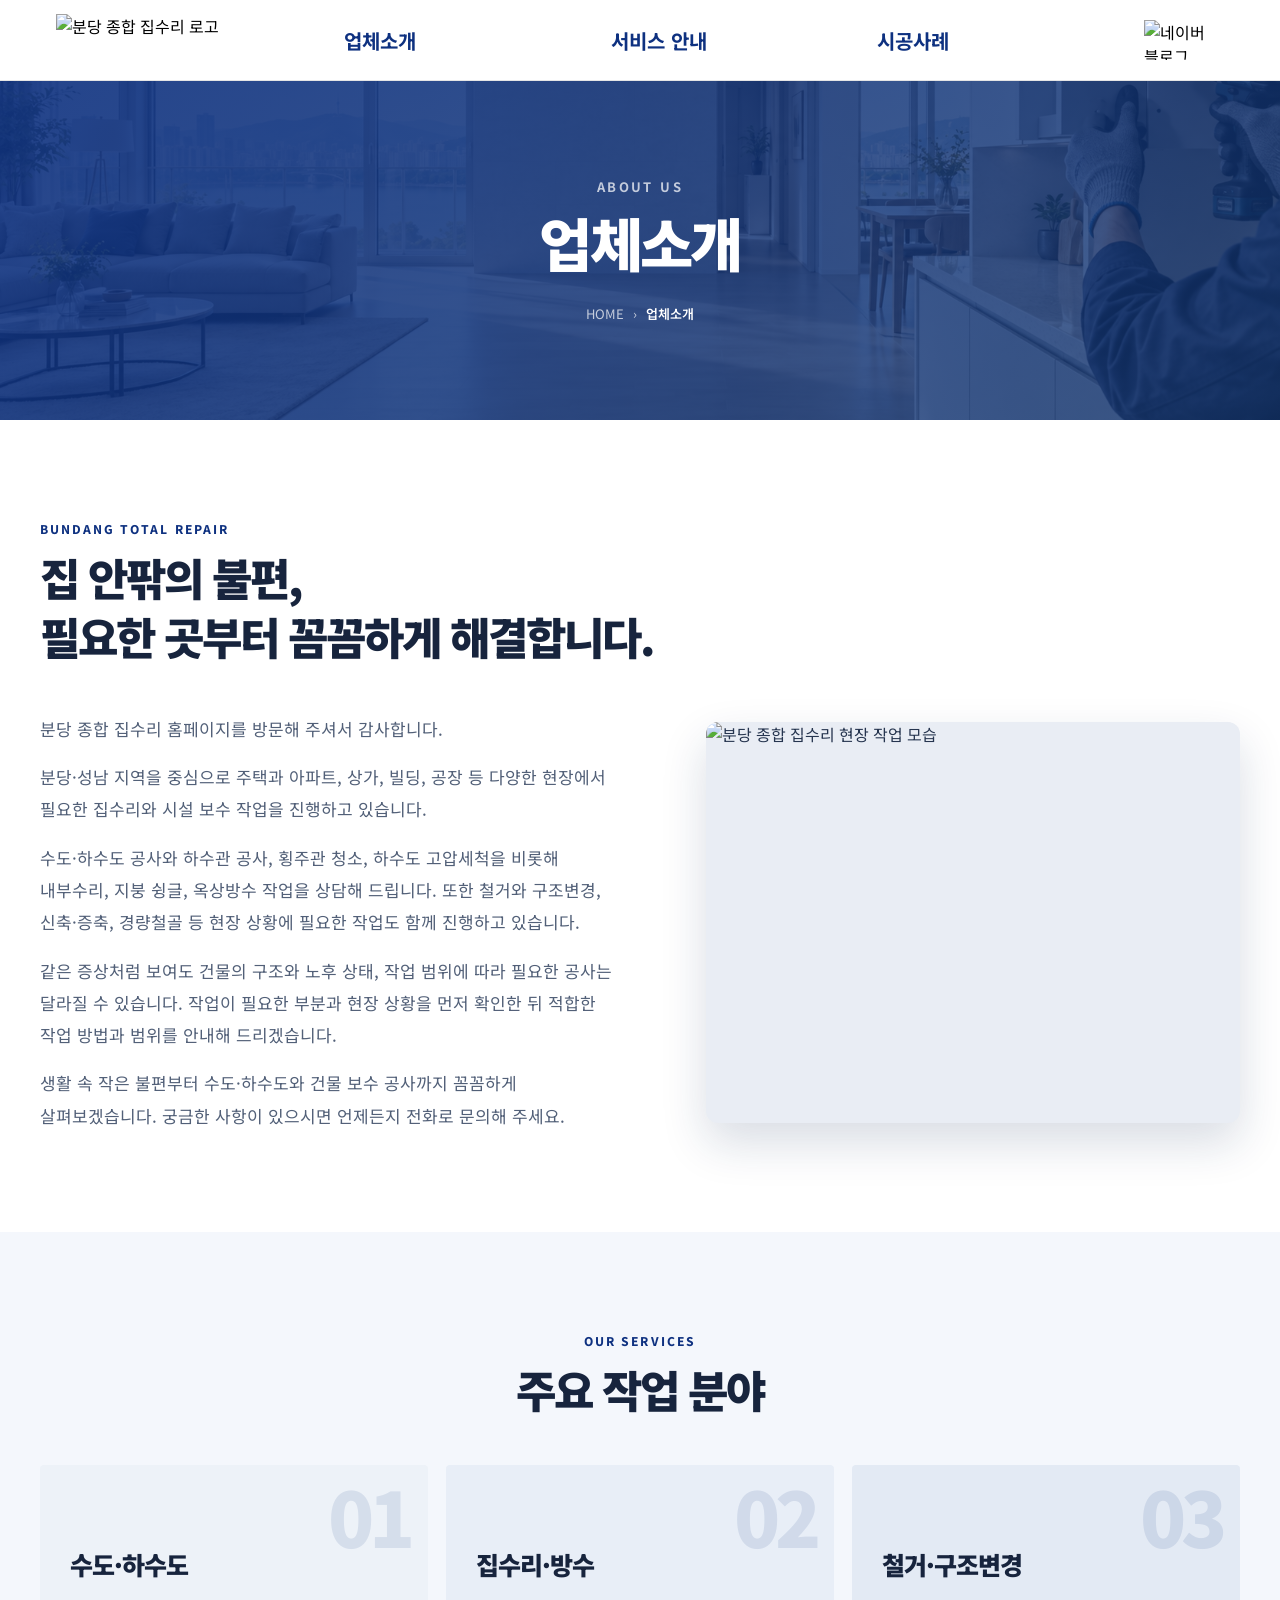
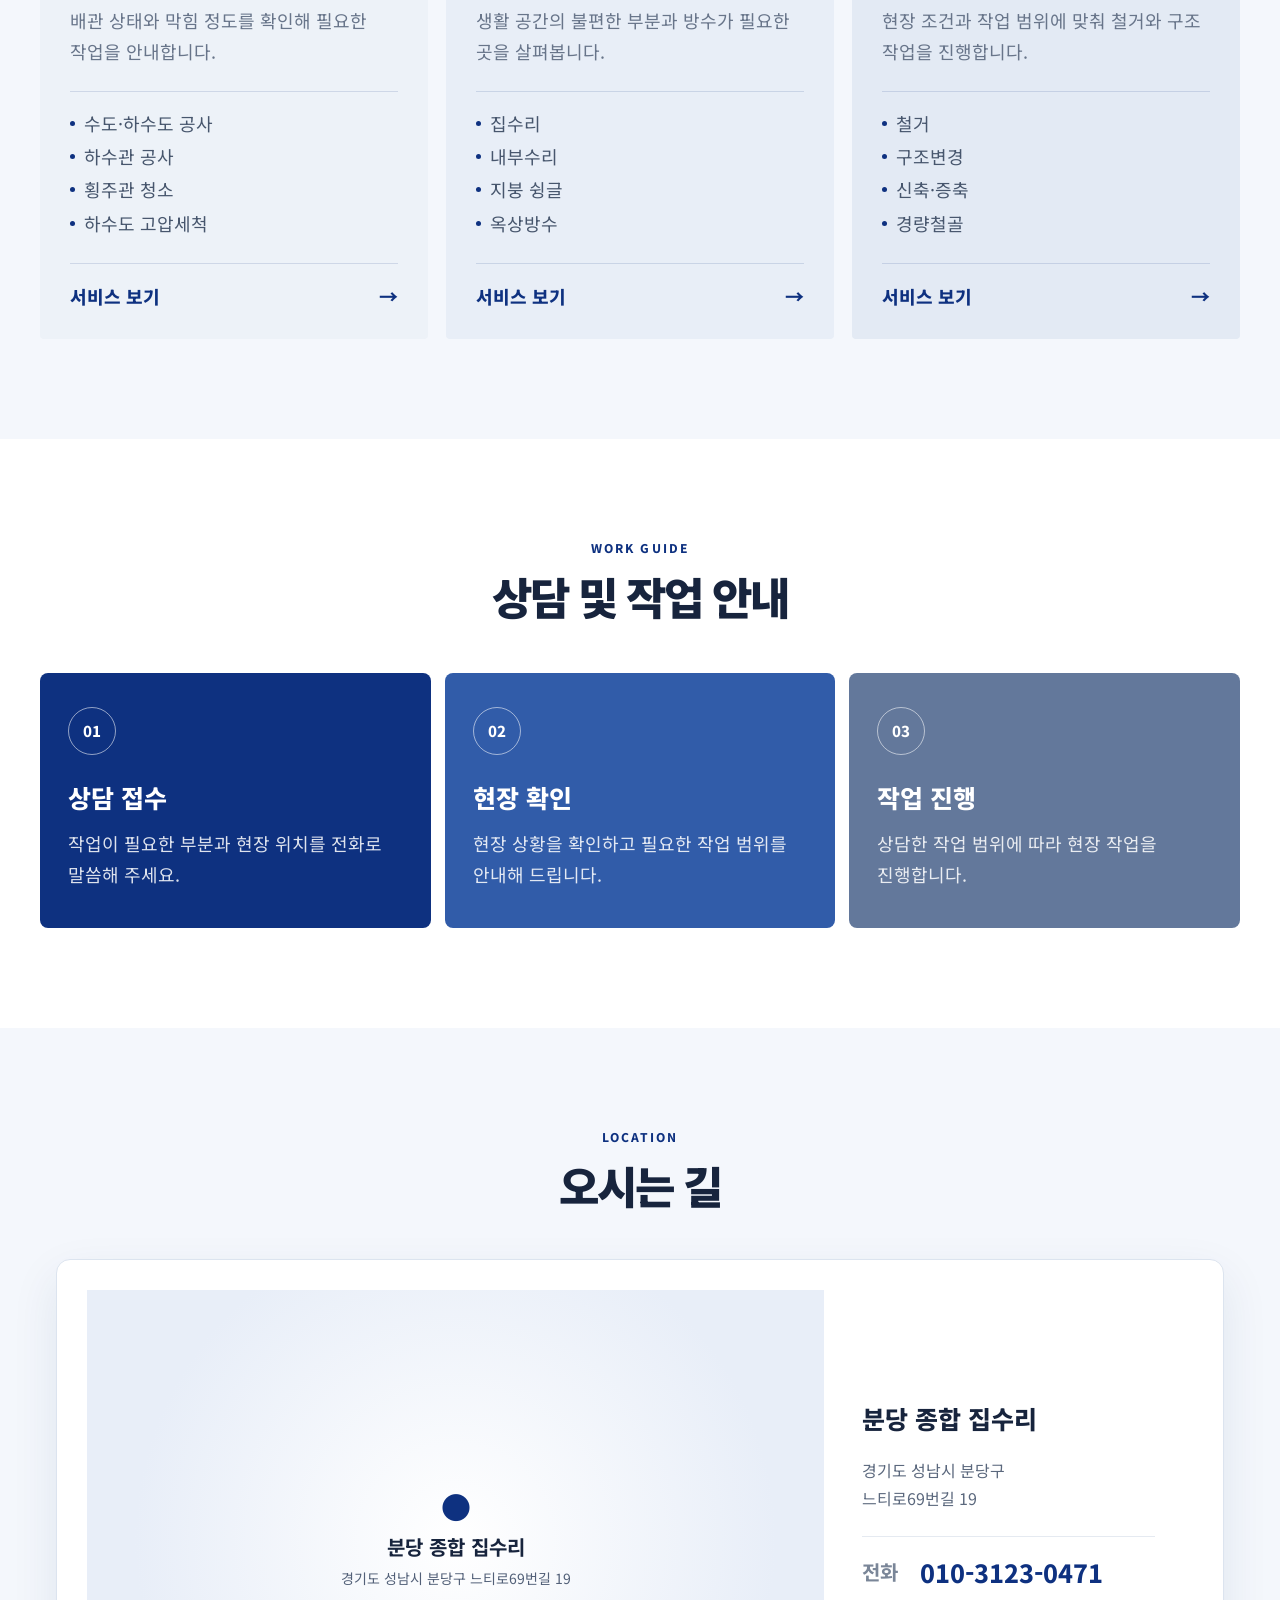
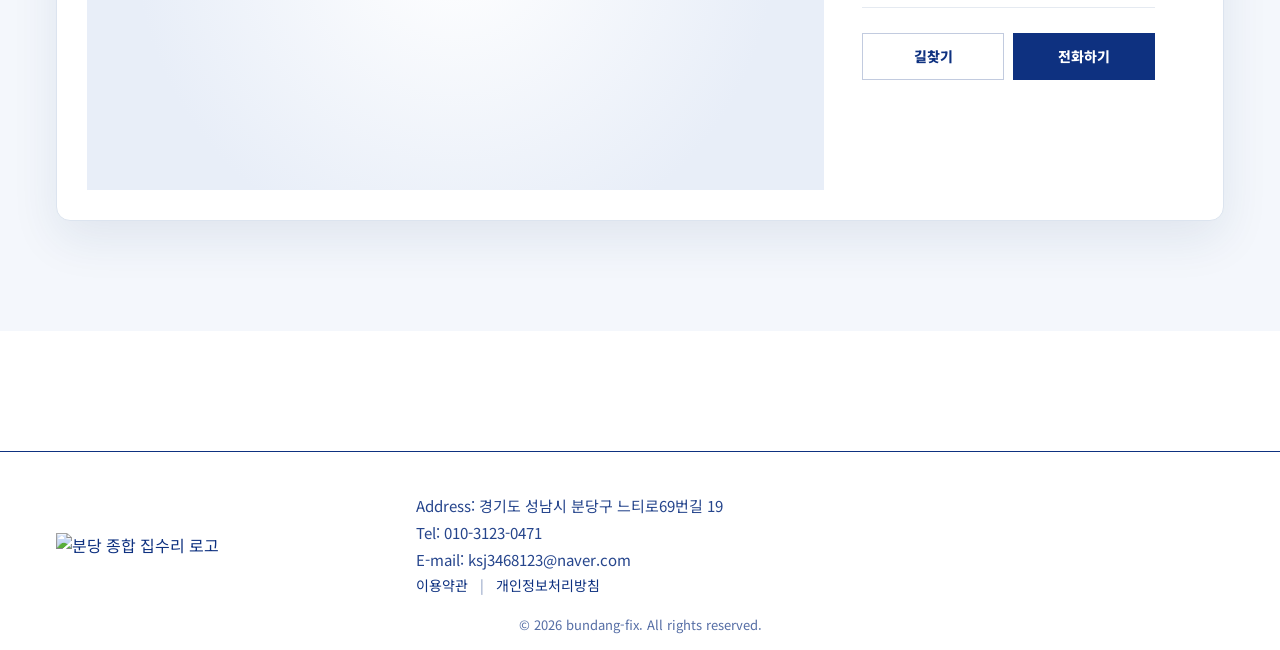
==== commit 9e19b9b1: "Add files via upload" ====
--- a/about.html
+++ b/about.html
@@ -52,7 +52,8 @@
   <link rel="icon" sizes="32x32" href="/favicon-32.png">
   <link rel="icon" sizes="192x192" href="/favicon-192.png">
   <link rel="apple-touch-icon" href="/favicon-180.png">
-  <link rel="stylesheet" href="css/style.css?v=26091404">
+  <link rel="stylesheet" href="css/style.css?v=26091506">
+  <link rel="stylesheet" href="css/about.css?v=26091506">
   <link rel="stylesheet" href="https://fonts.googleapis.com/css2?family=Noto+Sans+KR:wght@500;700;900&display=swap">
   <link rel="stylesheet" crossorigin href="https://cdn.jsdelivr.net/gh/orioncactus/pretendard@v1.3.9/dist/web/variable/pretendardvariable-dynamic-subset.min.css">
 
@@ -87,12 +88,11 @@
             </ul>
           </li>
           <li class="nav-item"><a href="notice.html">시공사례</a></li>
-          <li class="nav-item"><a href="contact.html">상담하기</a></li>
         </ul>
       </nav>
 
       <div class="partner-logo">
-        <a href="tel:01031230471" class="call-bubble" aria-label="전화 상담하기">전화상담</a>
+        <a href="tel:01031230471" class="call-bubble" aria-label="전화 상담하기" style="display:none;">전화상담</a>
         <a href="https://blog.naver.com/ksj3468123" target="_blank" rel="noopener noreferrer" aria-label="네이버 블로그 새 창으로 열기">
           <img src="img/blog.png" alt="네이버 블로그">
         </a>
@@ -115,9 +115,6 @@
         <div class="mega-col">
           <a href="notice.html">시공사례</a>
         </div>
-        <div class="mega-col">
-          <a href="contact.html">상담·견적문의</a>
-        </div>
       </div>
     </div>
   </header>
@@ -127,7 +124,6 @@
       <div class="subpage-hero-inner">
         <span class="subpage-eyebrow">ABOUT US</span>
         <h1 class="subpage-title" id="aboutTitle">업체소개</h1>
-        <p class="subpage-description">수도·하수도부터 집수리와 구조변경까지<br>현장에 필요한 작업을 상담해 드립니다.</p>
         <div class="subpage-breadcrumb" aria-label="현재 위치">
           <a href="/">HOME</a><span aria-hidden="true">›</span><strong>업체소개</strong>
         </div>
@@ -138,29 +134,21 @@
       <div class="about-container">
         <div class="about-heading">
           <span class="about-label">BUNDANG TOTAL REPAIR</span>
-          <h2 id="greetingTitle">현장을 확인하고 필요한 작업을 안내해 드립니다.</h2>
+          <h2 id="greetingTitle">집 안팎의 불편,<br>필요한 곳부터 꼼꼼하게 해결합니다.</h2>
         </div>
 
         <div class="about-intro-grid">
           <div class="about-intro-copy">
-            <p>분당 종합 집수리는 분당·성남 지역을 중심으로 수도·하수도, 집수리·방수, 철거·구조변경 작업을 상담하고 있습니다.</p>
-            <p>상가·아파트·빌딩·공장의 횡주관 청소와 하수도 고압세척, 하수관 공사부터 내부수리·지붕 슁글·옥상방수, 신축·증축·경량철골까지 현장에 필요한 작업을 확인해 안내해 드립니다.</p>
-            <p>작업이 필요한 부분과 현장 상황을 전화로 말씀해 주시면 상담을 도와드리겠습니다.</p>
+            <p>분당 종합 집수리 홈페이지를 방문해 주셔서 감사합니다.</p>
+            <p>분당·성남 지역을 중심으로 주택과 아파트, 상가, 빌딩, 공장 등 다양한 현장에서 필요한 집수리와 시설 보수 작업을 진행하고 있습니다.</p>
+            <p>수도·하수도 공사와 하수관 공사, 횡주관 청소, 하수도 고압세척을 비롯해 내부수리, 지붕 슁글, 옥상방수 작업을 상담해 드립니다. 또한 철거와 구조변경, 신축·증축, 경량철골 등 현장 상황에 필요한 작업도 함께 진행하고 있습니다.</p>
+            <p>같은 증상처럼 보여도 건물의 구조와 노후 상태, 작업 범위에 따라 필요한 공사는 달라질 수 있습니다. 작업이 필요한 부분과 현장 상황을 먼저 확인한 뒤 적합한 작업 방법과 범위를 안내해 드리겠습니다.</p>
+            <p>생활 속 작은 불편부터 수도·하수도와 건물 보수 공사까지 꼼꼼하게 살펴보겠습니다. 궁금한 사항이 있으시면 언제든지 전화로 문의해 주세요.</p>
           </div>
 
-          <aside class="about-contact-panel" aria-label="업체 연락처">
-            <strong>CONTACT</strong>
-            <h3>분당 종합 집수리</h3>
-            <ul class="about-contact-list">
-              <li><span>전화</span><a href="tel:01031230471">010-3123-0471</a></li>
-              <li><span>주소</span><address>경기도 성남시 분당구 느티로69번길 19</address></li>
-              <li><span>지역</span><div>분당·성남</div></li>
-            </ul>
-            <div class="about-contact-actions">
-              <a class="is-primary" href="tel:01031230471">전화상담</a>
-              <a class="is-secondary" href="https://blog.naver.com/ksj3468123" target="_blank" rel="noopener noreferrer">블로그 보기</a>
-            </div>
-          </aside>
+          <figure class="about-intro-image">
+            <img src="img/about.jpg" alt="분당 종합 집수리 현장 작업 모습" loading="lazy">
+          </figure>
         </div>
       </div>
     </section>
@@ -170,41 +158,28 @@
         <div class="about-heading is-center">
           <span class="about-label">OUR SERVICES</span>
           <h2 id="businessTitle">주요 작업 분야</h2>
-          <p>필요한 작업을 세 가지 분야에서 확인해 보세요.</p>
         </div>
 
         <div class="about-service-grid">
           <article class="about-service-card">
-            <span class="about-service-number">01</span>
-            <h3>수도·하수도</h3>
-            <ul>
-              <li>수도·하수도 공사</li>
-              <li>하수관 공사</li>
-              <li>횡주관 청소</li>
-              <li>하수도 고압세척</li>
-            </ul>
+            <div class="about-service-head"><span class="about-service-number">01</span><h3>수도·하수도</h3></div>
+            <p>배관 상태와 막힘 정도를 확인해 필요한 작업을 안내합니다.</p>
+            <ul class="about-service-tags"><li>수도·하수도 공사</li><li>하수관 공사</li><li>횡주관 청소</li><li>하수도 고압세척</li></ul>
+            <a class="about-service-link" href="service.html?cat=11">서비스 보기 <span aria-hidden="true">→</span></a>
           </article>
 
           <article class="about-service-card">
-            <span class="about-service-number">02</span>
-            <h3>집수리·방수</h3>
-            <ul>
-              <li>집수리</li>
-              <li>내부수리</li>
-              <li>지붕 슁글</li>
-              <li>옥상방수</li>
-            </ul>
+            <div class="about-service-head"><span class="about-service-number">02</span><h3>집수리·방수</h3></div>
+            <p>생활 공간의 불편한 부분과 방수가 필요한 곳을 살펴봅니다.</p>
+            <ul class="about-service-tags"><li>집수리</li><li>내부수리</li><li>지붕 슁글</li><li>옥상방수</li></ul>
+            <a class="about-service-link" href="service.html?cat=21">서비스 보기 <span aria-hidden="true">→</span></a>
           </article>
 
           <article class="about-service-card">
-            <span class="about-service-number">03</span>
-            <h3>철거·구조변경</h3>
-            <ul>
-              <li>철거</li>
-              <li>구조변경</li>
-              <li>신축·증축</li>
-              <li>경량철골</li>
-            </ul>
+            <div class="about-service-head"><span class="about-service-number">03</span><h3>철거·구조변경</h3></div>
+            <p>현장 조건과 작업 범위에 맞춰 철거와 구조 작업을 진행합니다.</p>
+            <ul class="about-service-tags"><li>철거</li><li>구조변경</li><li>신축·증축</li><li>경량철골</li></ul>
+            <a class="about-service-link" href="service.html?cat=31">서비스 보기 <span aria-hidden="true">→</span></a>
           </article>
         </div>
       </div>
@@ -242,11 +217,12 @@
         <div class="location-heading">
           <span class="location-label">LOCATION</span>
           <h2 class="section-title" id="locationTitle">오시는 길</h2>
-          <p>분당 종합 집수리 위치를 안내해 드립니다.</p>
         </div>
 
         <div class="map-area location-map-wrap">
-          <div id="kakaomap" class="map-box" aria-label="분당 종합 집수리 지도"></div>
+          <div id="kakaomap" class="map-box" aria-label="분당 종합 집수리 지도">
+            <div class="map-placeholder"><strong>분당 종합 집수리</strong><span>경기도 성남시 분당구 느티로69번길 19</span></div>
+          </div>
 
           <div class="location-info">
             <span class="location-company">분당 종합 집수리</span>
@@ -256,7 +232,7 @@
             </a>
             <div class="location-buttons">
               <a class="location-route" href="https://map.kakao.com/link/search/경기도 성남시 분당구 느티로69번길 19" target="_blank" rel="noopener noreferrer">길찾기</a>
-              <a class="location-call" href="tel:01031230471">전화하기</a>
+              <a class="location-call" href="tel:01031230471" data-phone="010-3123-0471">전화하기</a>
             </div>
           </div>
         </div>
@@ -292,6 +268,9 @@
     var mapContainer = document.getElementById("kakaomap");
     if (!mapContainer) return;
 
+    var mapPlaceholder = mapContainer.querySelector(".map-placeholder");
+    if (mapPlaceholder) mapPlaceholder.remove();
+
     var markerPosition = new kakao.maps.LatLng(37.46718, 127.1371);
     var map = new kakao.maps.Map(mapContainer, {
       center: markerPosition,
@@ -320,6 +299,6 @@
     });
   });
   </script>
-  <script src="js/app.js?v=26091404" defer></script>
+  <script src="js/app.js?v=26091506" defer></script>
 </body>
 </html>
--- a/css/style.css
+++ b/css/style.css
@@ -31,7 +31,7 @@
   margin: 0 auto;
   padding: 0 16px;
   display: grid;
-  grid-template-columns: 200px 50px repeat(4, 1fr) 120px;
+  grid-template-columns: 200px 88px repeat(3, 1fr) 80px;
   align-items: center;
 }
 
@@ -43,12 +43,12 @@
   height: 80px;
 }
 .logo img {
-  height: 56px;
+  height: 52px;
   display: block;
 }
 
 .partner-logo {
-  grid-column: 7;
+  grid-column: 6;
   display: flex;
   justify-content: flex-end;
   align-items: flex-start;
@@ -110,13 +110,13 @@
 }
 
 .nav {
-  grid-column: 3 / 7;
+  grid-column: 3 / 6;
   height: 100%;
 }
 
 .nav-menu {
   display: grid;
-  grid-template-columns: repeat(4, 1fr);
+  grid-template-columns: repeat(3, minmax(0, 1fr));
   height: 100%;
 }
 
@@ -124,8 +124,8 @@
   display: flex;
   align-items: center;
   justify-content: flex-start;
-  font-size: 19px;
-  font-weight: 600;
+  font-size: 20px;
+  font-weight: 700;
   color: #0E3180;
   cursor: pointer;
   height: 80px;
@@ -163,11 +163,10 @@
 .mega-col:nth-child(1) { grid-column: 3; }
 .mega-col:nth-child(2) { grid-column: 4; }
 .mega-col:nth-child(3) { grid-column: 5; }
-.mega-col:nth-child(4) { grid-column: 6; }
 
 .mega-col a {
   color: #26354F;
-  font-size: 16px;
+  font-size: 17px;
   transition: 0.2s;
   line-height: 25px;
 }
@@ -2239,13 +2238,6 @@
   letter-spacing: -.045em;
 }
 
-.subpage-description {
-  margin: 17px 0 0;
-  color: rgba(255, 255, 255, .9);
-  font-size: 18px;
-  line-height: 1.7;
-}
-
 .subpage-breadcrumb {
   display: flex;
   justify-content: center;
@@ -2528,11 +2520,6 @@
 
   .subpage-title {
     font-size: 36px;
-  }
-
-  .subpage-description {
-    font-size: 15px;
-    line-height: 1.65;
   }
 
   .subpage-breadcrumb {
@@ -2791,15 +2778,18 @@
 }
 
 .service-consult-actions a {
-  display: inline-flex;
+  display: flex;
   align-items: center;
   justify-content: center;
-  min-width: 170px;
-  min-height: 50px;
-  padding: 0 20px;
-  border-radius: 5px;
-  font-size: 16px;
+  min-width: 230px;
+  min-height: 64px;
+  padding: 10px 22px;
+  gap: 2px;
+  flex-direction: column;
+  border-radius: 6px;
+  font-size: 15px;
   font-weight: 700;
+  line-height: 1.35;
 }
 
 .service-consult-actions .is-call {
@@ -2807,10 +2797,24 @@
   background: #fff;
 }
 
-.service-consult-actions .is-contact {
+.service-consult-actions .is-call strong {
+  display: block;
+  color: #0e3180;
+  font-size: 18px;
+  font-weight: 900;
+}
+
+.service-consult-actions .is-message {
   color: #fff;
-  border: 1px solid rgba(255, 255, 255, .52);
+  border: 1px solid rgba(255, 255, 255, .55);
   background: transparent;
+}
+
+.service-consult-actions .is-message span {
+  display: block;
+  color: rgba(255, 255, 255, .74);
+  font-size: 12px;
+  font-weight: 500;
 }
 
 @media (max-width: 900px) {
@@ -2837,21 +2841,28 @@
     padding: 54px 15px 68px;
   }
 
-  .service-category-nav {
-    grid-template-columns: 1fr;
-    margin-bottom: 34px;
-    border-radius: 6px;
-  }
-
-  .service-category-nav a {
-    min-height: 51px;
-    border-right: 0;
-    border-bottom: 1px solid #dfe5ed;
-    font-size: 15px;
-  }
-
-  .service-category-nav a:last-child {
-    border-bottom: 0;
+  .service-category-nav {
+    grid-template-columns: repeat(3, minmax(0, 1fr));
+    margin-bottom: 34px;
+    border-radius: 6px;
+  }
+
+  .service-category-nav a {
+    min-width: 0;
+    min-height: 54px;
+    padding: 8px 3px;
+
+    border-right: 1px solid #dfe5ed;
+    border-bottom: 0;
+
+    font-size: 14px;
+    line-height: 1.25;
+    white-space: nowrap;
+  }
+
+  .service-category-nav a:last-child {
+    border-right: 0;
+    border-bottom: 0;
   }
 
   .service-detail-panel {
@@ -2892,7 +2903,7 @@
   }
 
   .service-consult-inner h2 {
-    font-size: 27px;
+    font-size: 25px;
   }
 
   .service-consult-inner p {
--- a/css/about.css
+++ b/css/about.css
@@ -0,0 +1,654 @@
+/* 분당 종합 집수리 - 업체소개 전용 스타일 */
+
+.about-page {
+  color: #26354f;
+  background: #fff;
+  font-family: "Pretendard Variable", Pretendard, "Noto Sans KR", sans-serif;
+}
+
+.about-page .about-container,
+.about-page .notice.container {
+  width: 100%;
+  max-width: 1200px;
+  margin: 0 auto;
+}
+
+.about-page .about-section {
+  padding: 100px 20px;
+}
+
+.about-page .about-section.is-muted {
+  background: #f4f7fc;
+}
+
+.about-page .about-heading {
+  max-width: 880px;
+  margin-bottom: 46px;
+}
+
+.about-page .about-heading.is-center {
+  margin-right: auto;
+  margin-left: auto;
+  text-align: center;
+}
+
+.about-page .about-label,
+.about-page .location-label {
+  display: block;
+  margin-bottom: 11px;
+  color: #0e3180;
+  font-size: 12px;
+  font-weight: 800;
+  letter-spacing: .17em;
+}
+
+.about-page .about-heading h2,
+.about-page .location-heading h2 {
+  margin: 0;
+  color: #17243d;
+  font-family: "Noto Sans KR", sans-serif;
+  font-size: clamp(30px, 4vw, 44px);
+  font-weight: 900;
+  line-height: 1.35;
+  letter-spacing: -.045em;
+  word-break: keep-all;
+}
+
+/* 인사말 */
+.about-page .about-intro-grid {
+  display: grid;
+  grid-template-columns: minmax(0, 1.05fr) minmax(360px, .95fr);
+  gap: clamp(40px, 6vw, 76px);
+  align-items: center;
+}
+
+.about-page .about-intro-copy {
+  color: #526078;
+  font-size: 17px;
+  line-height: 1.9;
+  word-break: keep-all;
+}
+
+.about-page .about-intro-copy p {
+  margin: 0;
+}
+
+.about-page .about-intro-copy p + p {
+  margin-top: 16px;
+}
+
+.about-page .about-intro-image {
+  position: relative;
+  min-width: 0;
+  margin: 0;
+}
+
+.about-page .about-intro-image img {
+  position: relative;
+  z-index: 1;
+  display: block;
+  width: 100%;
+  aspect-ratio: 4 / 3;
+  border-radius: 12px;
+  background: #e9edf4;
+  object-fit: cover;
+  box-shadow: 0 20px 46px rgba(20, 45, 90, .16);
+}
+
+/* 주요 작업 분야 - 큰 번호 포스터형 */
+.about-page .about-service-grid {
+  display: grid;
+  grid-template-columns: repeat(3, minmax(0, 1fr));
+  gap: 18px;
+}
+
+.about-page .about-service-card {
+  position: relative;
+  display: flex;
+  min-width: 0;
+  min-height: 390px;
+  padding: 38px 30px 30px;
+  overflow: hidden;
+  flex-direction: column;
+
+  border: 0;
+  border-radius: 4px;
+  background: #edf2f8;
+  box-shadow: none;
+
+  transition:
+    transform 0.25s ease,
+    background-color 0.25s ease;
+}
+
+/* 기존 카드 위쪽 색상선 제거 */
+.about-page .about-service-card::before {
+  display: none;
+}
+
+/* 카드별로 아주 미세한 배경 차이 */
+.about-page .about-service-card:nth-child(2) {
+  background: #e8eef7;
+}
+
+.about-page .about-service-card:nth-child(3) {
+  background: #e3eaf4;
+}
+
+.about-page .about-service-card:hover {
+  transform: translateY(-6px);
+  border-color: transparent;
+  background: #dce6f4;
+  box-shadow: none;
+}
+
+/* 제목 영역 */
+.about-page .about-service-head {
+  display: block;
+  margin: 0 0 23px;
+}
+
+/* 배경처럼 크게 들어가는 번호 */
+.about-page .about-service-number {
+  position: absolute;
+  top: 12px;
+  right: 18px;
+
+  display: block;
+  width: auto;
+  height: auto;
+
+  color: rgba(14, 49, 128, 0.1);
+  background: transparent;
+
+  font-family: "Noto Sans KR", sans-serif;
+  font-size: 76px;
+  font-weight: 900;
+  line-height: 1;
+  letter-spacing: -5px;
+}
+
+/* 서비스 제목 */
+.about-page .about-service-card h3 {
+  position: relative;
+  z-index: 1;
+
+  margin: 0;
+  padding-top: 44px;
+
+  color: #17243d;
+  font-family: "Noto Sans KR", sans-serif;
+  font-size: 25px;
+  font-weight: 900;
+  line-height: 1.4;
+  letter-spacing: -0.04em;
+}
+
+/* 서비스 설명 */
+.about-page .about-service-card > p {
+  position: relative;
+  z-index: 1;
+
+  min-height: 52px;
+  margin: 0 0 24px;
+
+  color: #68758a;
+  font-size: 18px;
+  line-height: 1.7;
+  word-break: keep-all;
+}
+
+/* 세부 작업 */
+.about-page .about-service-tags {
+  position: relative;
+  z-index: 1;
+
+  display: grid;
+  margin: 0 0 28px;
+  padding: 20px 0 0;
+  gap: 10px;
+
+  border-top: 1px solid rgba(14, 49, 128, 0.14);
+  list-style: none;
+}
+
+.about-page .about-service-tags li {
+  position: relative;
+  padding: 0 0 0 14px;
+
+  border: 0;
+  border-radius: 0;
+  color: #47566d;
+  background: transparent;
+
+  font-size: 18px;
+  line-height: 1.3;
+}
+
+/* 작업명 앞 작은 표시 */
+.about-page .about-service-tags li::before {
+  content: "";
+  position: absolute;
+  top: 9px;
+  left: 0;
+
+  width: 5px;
+  height: 5px;
+  border-radius: 50%;
+  background: #0e3180;
+}
+
+/* 하단 링크 */
+.about-page .about-service-link {
+  position: relative;
+  z-index: 1;
+
+  display: inline-flex;
+  align-items: center;
+  justify-content: space-between;
+
+  margin-top: auto;
+  padding-top: 18px;
+
+  border-top: 1px solid rgba(14, 49, 128, 0.14);
+  color: #0e3180;
+
+  font-size: 18px;
+  font-weight: 800;
+}
+
+.about-page .about-service-link span {
+  font-size: 19px;
+  transition: transform 0.2s ease;
+}
+
+.about-page .about-service-link:hover span {
+  transform: translateX(4px);
+}
+
+/* 상담 및 작업 안내 - 단계별 컬러 블록형 */
+.about-page .about-process-grid {
+  display: grid;
+  grid-template-columns: repeat(3, minmax(0, 1fr));
+  gap: 14px;
+
+  border: 0;
+  border-radius: 0;
+  overflow: visible;
+}
+
+/* 공통 카드 */
+.about-page .about-process-card {
+  position: relative;
+  min-width: 0;
+  min-height: 255px;
+  padding: 34px 28px 30px;
+
+  color: #fff;
+  border: 0;
+  border-radius: 8px;
+  overflow: hidden;
+}
+
+/* 카드별 배경색 */
+.about-page .about-process-card:nth-child(1) {
+  background: #0e3180;
+}
+
+.about-page .about-process-card:nth-child(2) {
+  background: #315ca9;
+}
+
+.about-page .about-process-card:nth-child(3) {
+  background: #63789b;
+}
+
+/* 기존 카드 사이 선 제거 */
+.about-page .about-process-card + .about-process-card {
+  border: 0;
+}
+
+/* 기존 STEP 01 글자는 숨기고 동그란 숫자로 변경 */
+.about-page .about-process-card > span {
+  display: flex;
+  align-items: center;
+  justify-content: center;
+
+  width: 48px;
+  height: 48px;
+  margin: 0 0 25px;
+
+  border: 1px solid rgba(255, 255, 255, 0.55);
+  border-radius: 50%;
+  color: transparent;
+
+  font-size: 0;
+  line-height: 1;
+}
+
+/* 동그라미 안 숫자 */
+.about-page .about-process-card > span::after {
+  color: #fff;
+  font-family: "Noto Sans KR", sans-serif;
+  font-size: 15px;
+  font-weight: 800;
+  line-height: 1;
+}
+
+.about-page .about-process-card:nth-child(1) > span::after {
+  content: "01";
+}
+
+.about-page .about-process-card:nth-child(2) > span::after {
+  content: "02";
+}
+
+.about-page .about-process-card:nth-child(3) > span::after {
+  content: "03";
+}
+
+/* 단계 제목 */
+.about-page .about-process-card strong {
+  display: block;
+  margin: 0 0 13px;
+
+  color: #fff;
+  font-family: "Noto Sans KR", sans-serif;
+  font-size: 25px;
+  font-weight: 800;
+  line-height: 1.4;
+}
+
+/* 단계 설명 */
+.about-page .about-process-card p {
+  margin: 0;
+  color: rgba(255, 255, 255, 0.86);
+  font-size: 18px;
+  line-height: 1.75;
+  word-break: keep-all;
+}
+
+/* 오시는 길 */
+.about-page .notice-map-section {
+  padding: 100px 20px 110px;
+  background: #f4f7fc;
+}
+
+.about-page .location-heading {
+  margin: 0 auto 44px;
+  text-align: center;
+}
+
+.about-page .location-map-wrap {
+  display: grid;
+  grid-template-columns: minmax(0, 1.6fr) minmax(300px, .8fr);
+  min-height: 500px;
+  overflow: hidden;
+  border: 1px solid #dce4ef;
+  border-radius: 14px;
+  background: #fff;
+  box-shadow: 0 18px 48px rgba(24, 51, 98, .09);
+}
+
+.about-page .map-box {
+  position: relative;
+  width: 100%;
+  min-height: 500px;
+  background: #e9eef6;
+}
+
+.about-page .map-placeholder {
+  position: absolute;
+  inset: 0;
+  display: flex;
+  align-items: center;
+  justify-content: center;
+  padding: 30px;
+  flex-direction: column;
+  color: #526078;
+  text-align: center;
+  background: radial-gradient(circle at center, #fff 0, #e8eef8 72%);
+}
+
+.about-page .map-placeholder::before {
+  content: "●";
+  margin-bottom: 11px;
+  color: #0e3180;
+  font-size: 30px;
+  line-height: 1;
+}
+
+.about-page .map-placeholder strong {
+  margin-bottom: 7px;
+  color: #17243d;
+  font-size: 20px;
+}
+
+.about-page .map-placeholder span { font-size: 14px; }
+
+.about-page .location-info {
+  display: flex;
+  justify-content: center;
+  padding: 48px 38px;
+  flex-direction: column;
+  background: #fff;
+}
+
+.about-page .location-company {
+  display: block;
+  margin-bottom: 20px;
+  color: #17243d;
+  font-family: "Noto Sans KR", sans-serif;
+  font-size: 25px;
+  font-weight: 800;
+}
+
+.about-page .location-info address {
+  margin-bottom: 24px;
+  color: #5b687d;
+  font-size: 16px;
+  font-style: normal;
+  line-height: 1.75;
+}
+
+.about-page .location-tel {
+  display: grid;
+  grid-template-columns: 48px minmax(0, 1fr);
+  align-items: center;
+  gap: 10px;
+  padding: 17px 0;
+  border-top: 1px solid #e5eaf1;
+  border-bottom: 1px solid #e5eaf1;
+}
+
+.about-page .location-tel span {
+  color: #7a8698;
+  font-size: 20px;
+  font-weight: 700;
+}
+
+.about-page .location-tel strong {
+  color: #0e3180;
+  font-size: clamp(19px, 2.2vw, 25px);
+  font-weight: 800;
+}
+
+.about-page .location-buttons {
+  display: grid;
+  grid-template-columns: repeat(2, minmax(0, 1fr));
+  gap: 9px;
+  margin-top: 25px;
+}
+
+.about-page .location-buttons a {
+  display: inline-flex;
+  align-items: center;
+  justify-content: center;
+  min-height: 47px;
+  padding: 0 12px;
+  font-size: 14px;
+  font-weight: 800;
+}
+
+.about-page .location-route {
+  color: #0e3180;
+  border: 1px solid rgba(14, 49, 128, .25);
+  background: #fff;
+}
+
+.about-page .location-call {
+  color: #fff;
+  border: 1px solid #0e3180;
+  background: #0e3180;
+}
+
+@media (max-width: 900px) {
+  .about-page .about-section,
+  .about-page .notice-map-section {
+    padding: 76px 20px;
+  }
+
+  .about-page .about-intro-grid {
+    grid-template-columns: 1fr;
+    gap: 42px;
+  }
+
+  .about-page .about-intro-image {
+    width: min(100%, 680px);
+    margin: 0 auto;
+  }
+
+  .about-page .about-service-grid {
+    grid-template-columns: 1fr;
+    gap: 15px;
+  }
+
+  .about-page .about-service-card {
+    min-height: 0;
+    padding: 32px 26px 27px;
+  }
+
+  .about-page .about-service-card > p {
+    min-height: 0;
+  }
+
+  .about-page .about-process-grid {
+    grid-template-columns: 1fr;
+    gap: 12px;
+  }
+
+  .about-page .about-process-card {
+    min-height: 0;
+    padding: 30px 26px;
+  }
+
+  .about-page .location-map-wrap {
+    grid-template-columns: 1fr;
+  }
+
+  .about-page .map-box {
+    min-height: 390px;
+  }
+}
+
+@media (max-width: 640px) {
+  .about-page .about-section,
+  .about-page .notice-map-section {
+    padding: 62px 16px 70px;
+  }
+
+  .about-page .about-heading {
+    margin-bottom: 32px;
+  }
+
+  .about-page .about-heading h2,
+  .about-page .location-heading h2 {
+    font-size: 29px;
+  }
+
+  .about-page .about-heading > p,
+  .about-page .location-heading > p,
+  .about-page .about-intro-copy {
+    font-size: 15px;
+  }
+
+  .about-page .about-service-card {
+    padding: 27px 21px 23px;
+  }
+
+  .about-page .about-service-number {
+    top: 10px;
+    right: 15px;
+    font-size: 64px;
+  }
+
+  .about-page .about-service-card h3 {
+    padding-top: 35px;
+    font-size: 22px;
+  }
+
+  .about-page .about-service-tags {
+    grid-template-columns: repeat(2, minmax(0, 1fr));
+    gap: 10px 14px;
+  }
+
+  .about-page .about-process-card {
+    padding: 25px 21px 27px;
+  }
+
+  .about-page .about-process-card > span {
+    width: 43px;
+    height: 43px;
+    margin-bottom: 19px;
+  }
+
+  .about-page .about-process-card > span::after {
+    font-size: 14px;
+  }
+
+  .about-page .about-process-card strong {
+    font-size: 21px;
+  }
+
+  .about-page .about-process-card p {
+    font-size: 14px;
+  }
+
+  .about-page .location-heading {
+    margin-bottom: 30px;
+  }
+
+  .about-page .location-map-wrap {
+    min-height: 0;
+    border-radius: 10px;
+  }
+
+  .about-page .map-box {
+    min-height: 300px;
+  }
+
+  .about-page .location-info {
+    padding: 31px 21px 27px;
+  }
+
+  .about-page .location-company {
+    font-size: 22px;
+  }
+
+  .about-page .location-buttons {
+    grid-template-columns: 1fr;
+  }
+}
+
+@media (max-width: 380px) {
+  .about-page .about-service-tags {
+    grid-template-columns: 1fr;
+  }
+}
+
+@media (prefers-reduced-motion: reduce) {
+  .about-page .about-service-card,
+  .about-page .about-service-link span {
+    transition: none;
+  }
+}
